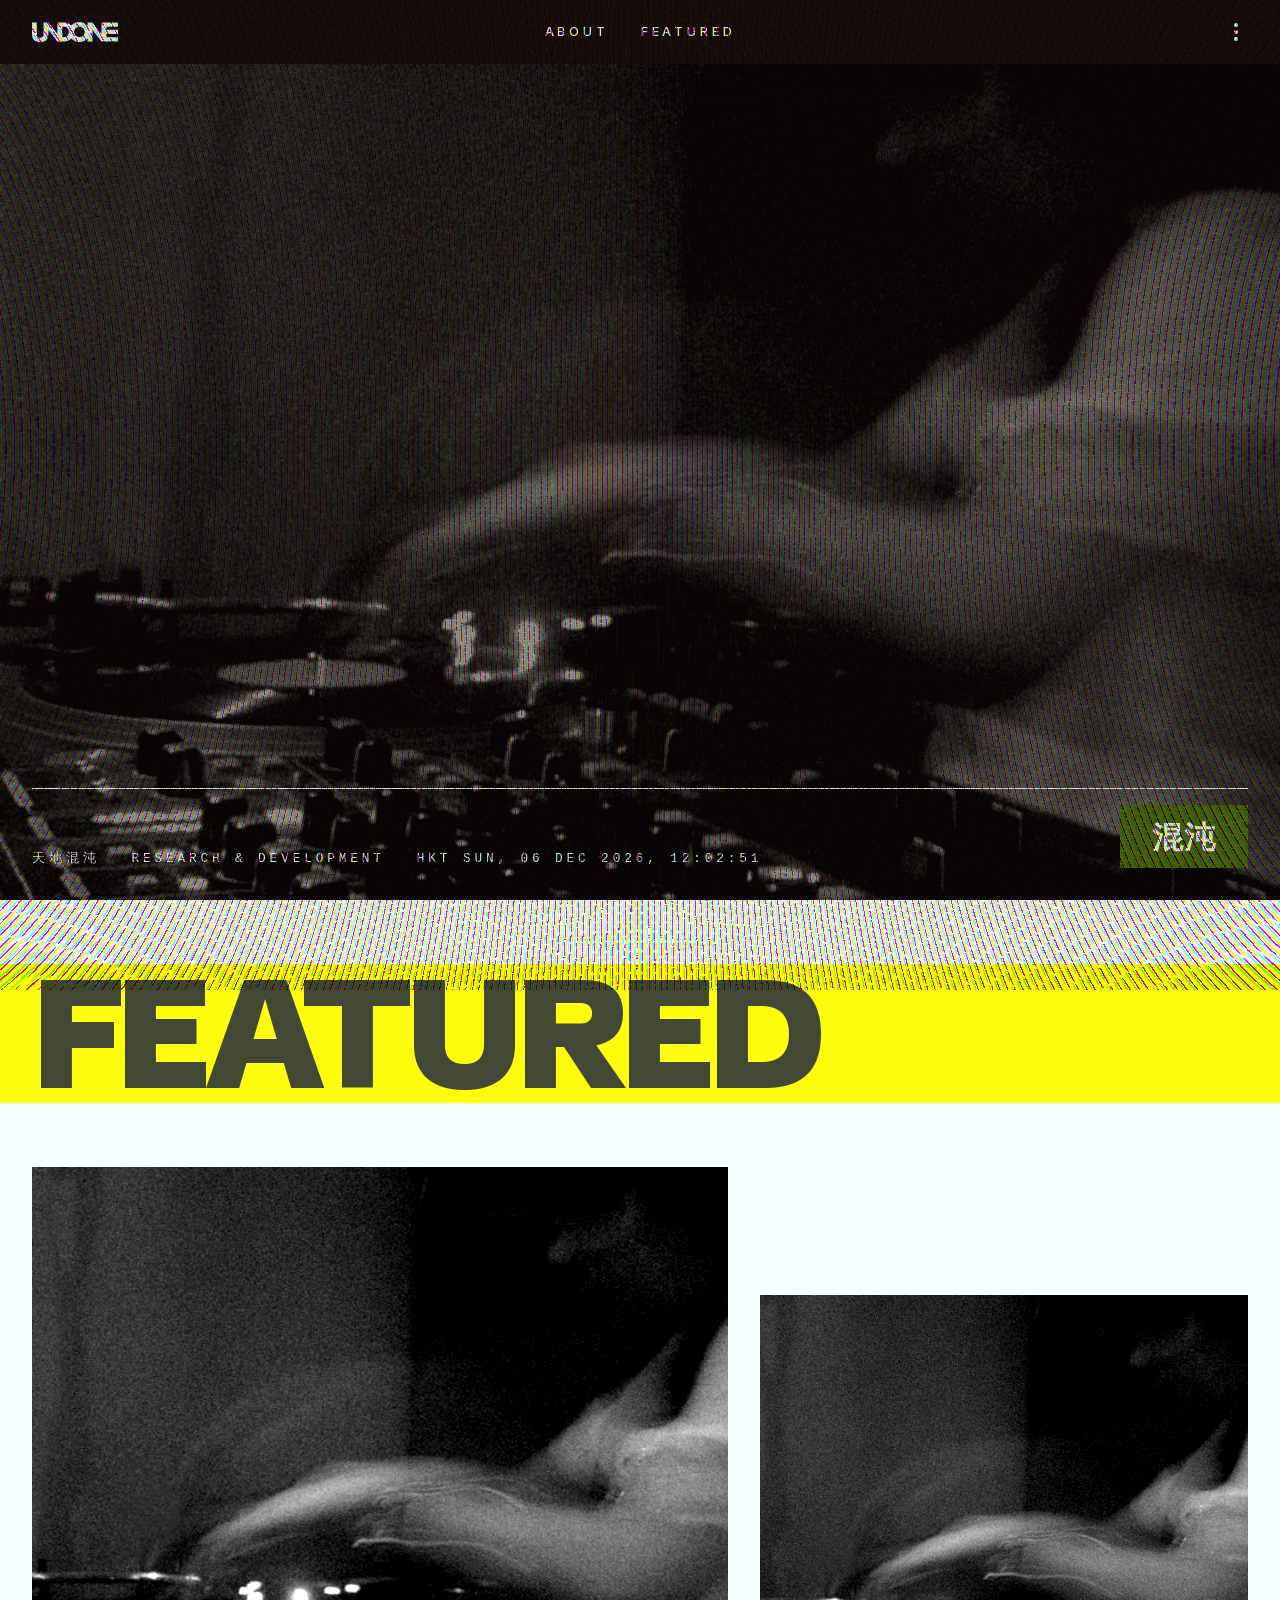
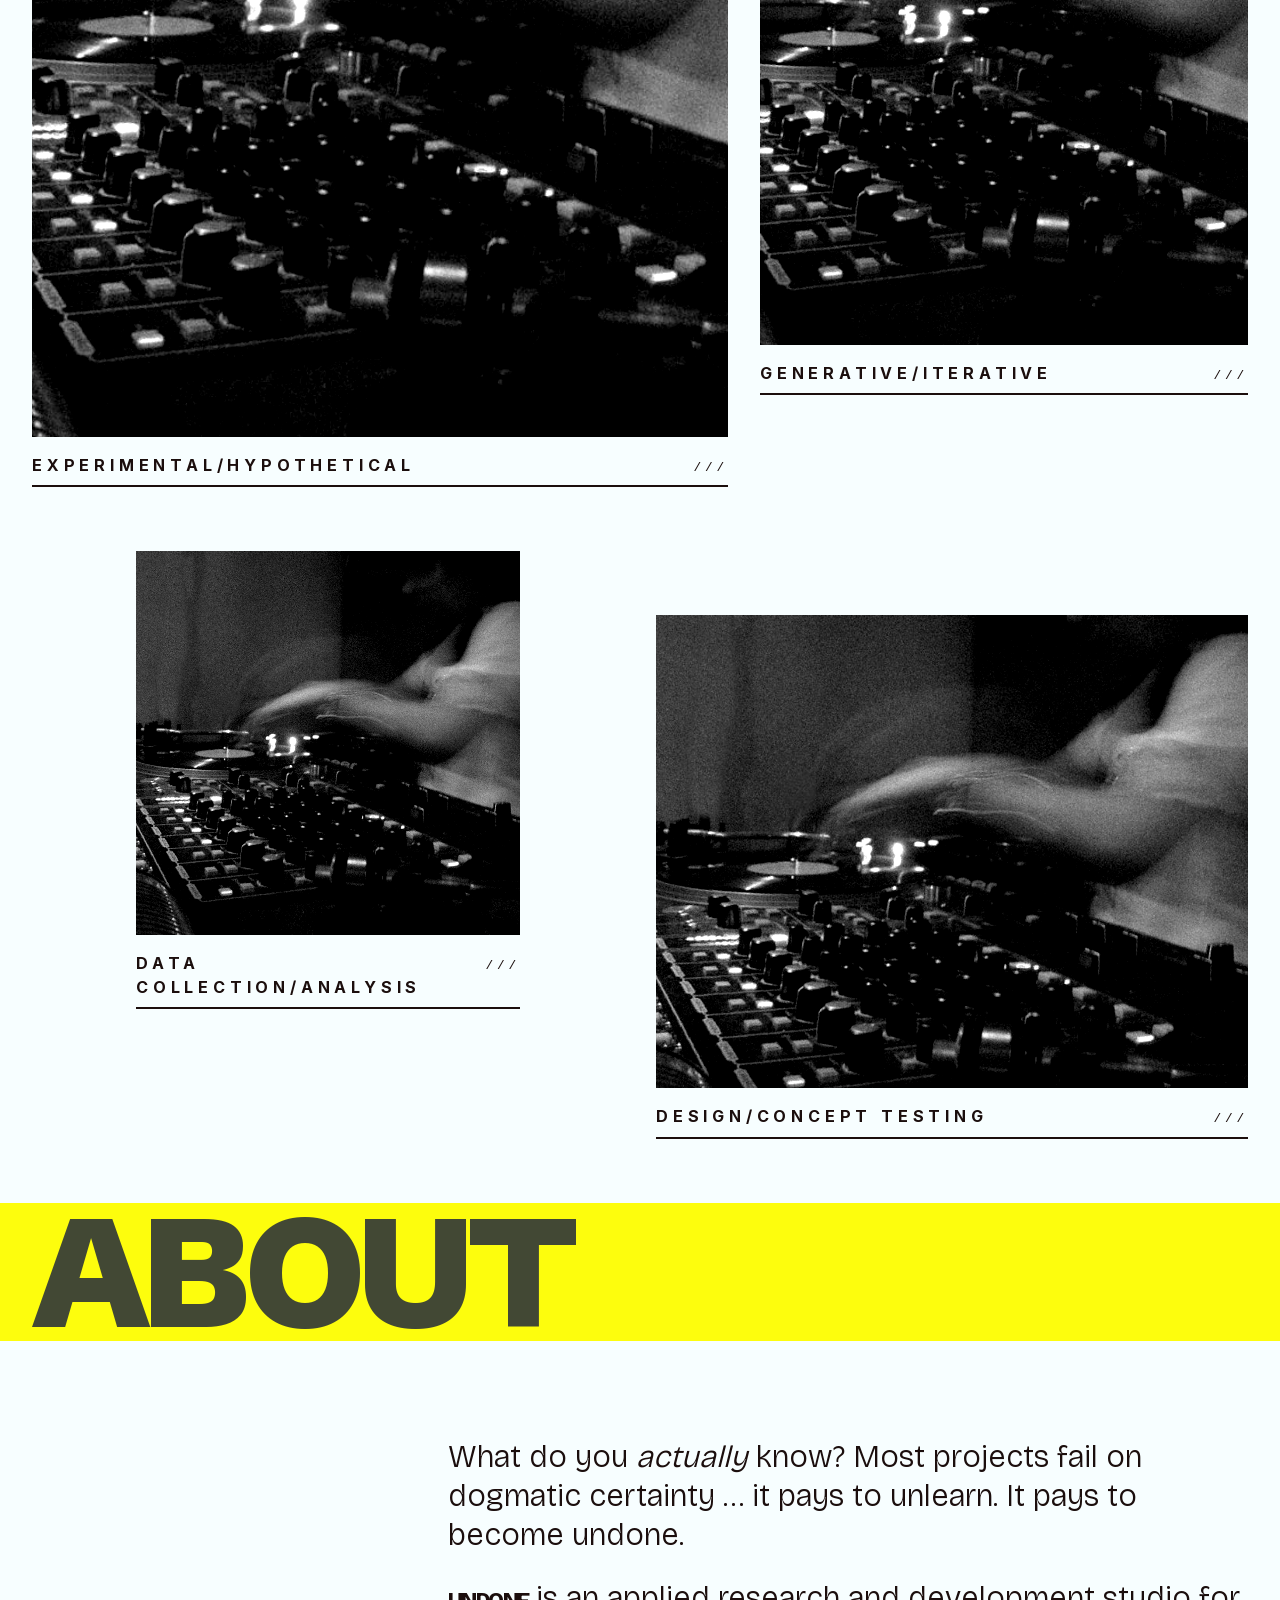
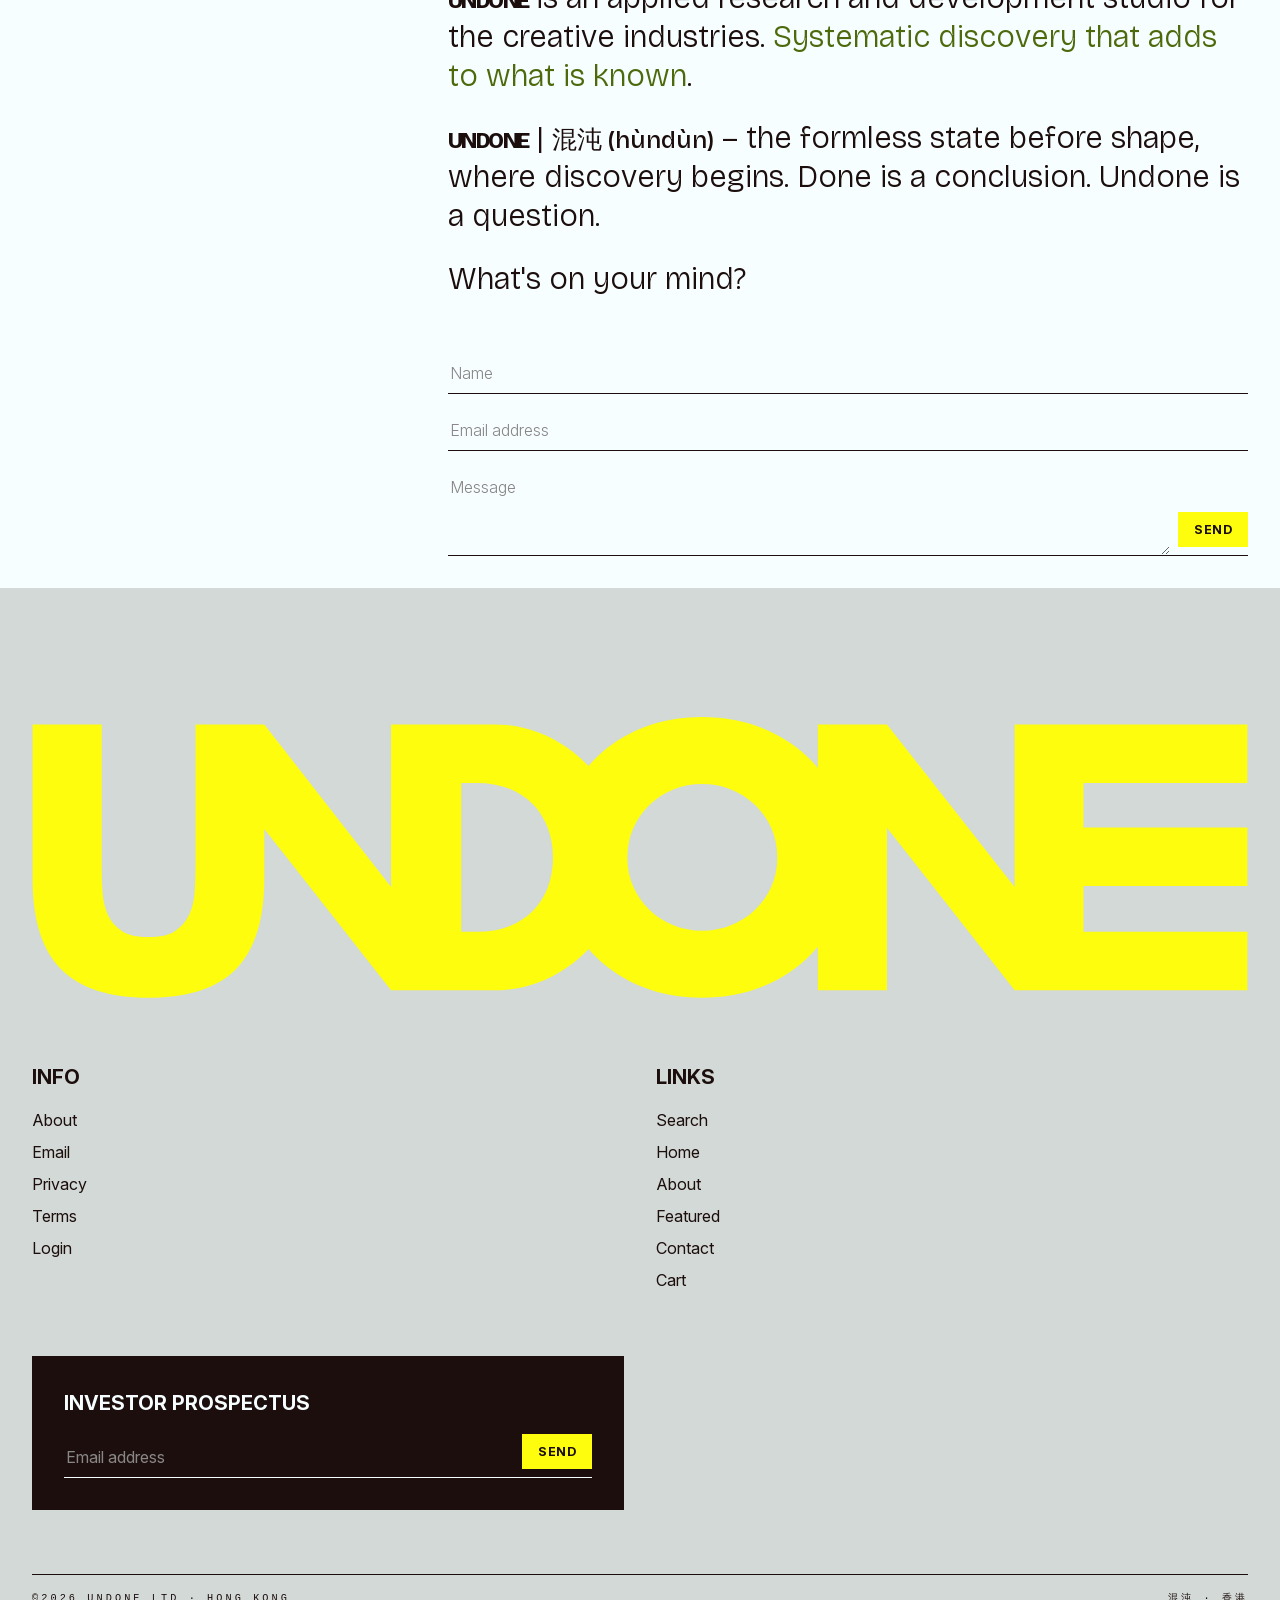
==== index.html @ 9333c827 "typo" ====
<!DOCTYPE html>
<html lang="en">
	<head>
		<meta charset="UTF-8">
		<meta name="viewport" content="width=device-width, initial-scale=1, viewport-fit=cover">
		<title>Undone Limited</title>
		<meta name="description" content="Undone Ltd — Research & Development. Hong Kong.">
		
		<link rel="canonical" href="https://undoneltd.com/">

		<meta name="color-scheme" content="light">
		<meta name="theme-color" content="#1B0E0D">

		<meta property="og:type" content="website">
		<meta property="og:url" content="https://undoneltd.com/">
		<meta property="og:title" content="Undone Limited">
		<meta property="og:description" content="Research & Development. Hong Kong.">
		<meta property="og:image" content="https://undoneltd.com/assets/img/undone-og.png">
		<meta property="og:image:width" content="1200">
		<meta property="og:image:height" content="630">
		<meta property="og:image:alt" content="Undone Limited logo">
		<meta name="twitter:card" content="summary_large_image">

		<link rel="icon" href="assets/favicon/favicon.ico" sizes="any">
		<link rel="icon" type="image/png" sizes="32x32" href="assets/favicon/favicon-32x32.png">
		<link rel="icon" type="image/png" sizes="16x16" href="assets/favicon/favicon-16x16.png">
		<link rel="apple-touch-icon" href="assets/favicon/apple-touch-icon.png">
		<link rel="manifest" href="assets/favicon/site.webmanifest">

		<link rel="preload" href="assets/fonts/BricolageGrotesque-Variable-latin.woff2" as="font" type="font/woff2" crossorigin>		
		<link rel="preload" href="assets/fonts/SchibstedGrotesk-Variable-latin.woff2" as="font" type="font/woff2" crossorigin>
		<link rel="preload" href="assets/fonts/Inter-Variable-latin.woff2" as="font" type="font/woff2" crossorigin>
		<link rel="stylesheet" href="assets/css/reset.css">
		<link rel="stylesheet" href="assets/css/style.css">
		<script src="assets/js/background.js" defer></script>
		<script src="assets/js/crt.js" defer></script>
		<script src="assets/js/main.js" defer></script>
	</head>
	<body>
		<header data-contents="nav">
			<a data-contents="brand" href="#" aria-label="Undone Limited — home"></a>
			<div data-contents="nav-links" role="navigation" aria-label="Primary">
				<a href="#about">About</a>
				<a href="#featured">Featured</a>
			</div>
			<div data-contents="nav-icons">
				<button data-contents="icon-more" popovertarget="nav-menu" aria-label="Menu"></button>
				<div data-contents="nav-menu" id="nav-menu" popover>
					<a data-contents="icon-search" href="#" aria-label="Search"></a>
					<a data-contents="icon-home" href="#" aria-label="Home"></a>
					<a data-contents="icon-about" href="#about" aria-label="About"></a>
					<a data-contents="icon-featured" href="#featured" aria-label="Featured"></a>
					<a data-contents="icon-contact" href="#contact" aria-label="Contact"></a>
					<a data-contents="icon-cart" href="#" aria-label="Cart"></a>
					<div data-contents="icon-ruler" aria-hidden="true"></div>
					<a data-contents="icon-login" href="#" aria-label="Login"></a>
				</div>
			</div>
		</header>

		<main>
<!------------------------>
			<header data-contents="hero">
				<figure data-contents="hero-image">
					<img src="assets/img/anon.jpg" alt="" width="800" height="800" fetchpriority="high">
				</figure>
				<div data-contents="hero-content">
					<div data-contents="split-headline" role="heading" aria-level="1">
						<div>Become</div>
						<div>Undone</div>
					</div>
					<div data-contents="hero-bar">
						<div data-contents="hero-meta">
							<p lang="zh-Hant-HK">天地混沌</p>
							<p>Research & Development</p>
							<p data-contents="hk-time" aria-live="off"></p>
						</div>
						<a data-contents="cta" href="#featured">混沌</a>
					</div>
				</div>
			</header>
<!------------------------>
			<div data-contents="divider" id="featured">
				<h2>Featured</h2>
			</div>
<!------------------------>
			<div data-contents="products" id="shop">
				<article data-contents="product">
					<a href="#">
						<figure>
							<img src="assets/img/anon.jpg" alt="Shell Parka 01" width="800" height="800" loading="lazy">
							<p data-contents="badge">Quick View</p>
						</figure>
						<div data-contents="product-meta">
							<h3>Experimental/Hypothetical</h3>
							<p>///</p>
						</div>
					</a>
				</article>
				<article data-contents="product">
					<a href="#">
						<figure>
							<img src="assets/img/anon.jpg" alt="Field Coat 02" width="800" height="800" loading="lazy">
							<p data-contents="badge">Quick View</p>
						</figure>
						<div data-contents="product-meta">
							<h3>Generative/Iterative</h3>
							<p>///</p>
						</div>
					</a>
				</article>
				<article data-contents="product">
					<a href="#">
						<figure>
							<img src="assets/img/anon.jpg" alt="Liner Vest 03" width="800" height="800" loading="lazy">
							<p data-contents="badge">Quick View</p>
						</figure>
						<div data-contents="product-meta">
							<h3>Data Collection/Analysis</h3>
							<p>///</p>
						</div>
					</a>
				</article>
				<article data-contents="product">
					<a href="#">
						<figure>
							<img src="assets/img/anon.jpg" alt="Storm Jacket 04" width="800" height="800" loading="lazy">
							<p data-contents="badge">Quick View</p>
						</figure>
						<div data-contents="product-meta">
							<h3>Design/Concept Testing</h3>
							<p>///</p>
						</div>
					</a>
				</article>
			</div>
<!------------------------>
			<div data-contents="divider" id="about">
				<h2>About</h2>
			</div>
			<article data-contents="dialog">
				<!-- <h2 data-contents="label"></h2> -->
				<div data-contents="statement">
					<p>What do you <em>actually</em> know? Most projects fail on dogmatic certainty &hellip; it pays to unlearn. It pays to become undone.</p>
					
					<p><b>Undone</b> is an applied research and development studio for the creative industries. <i data-contents="highlight">Systematic discovery that adds to what is known</i>.</p>
					
					<p><b>Undone</b> | <i lang="zh-Hant-HK">混沌 (hùndùn)</i> – the formless state before shape, where discovery begins. Done is a conclusion. Undone is a question.</p>

					<p>What's on your mind?</p>
					<form data-contents="contact" action="#" method="post" id="contact">
						<div data-contents="field">
							<input type="text" name="name" placeholder="Name" aria-label="Name" autocomplete="name" required>
						</div>
						<div data-contents="field">
							<input type="email" name="email" placeholder="Email address" aria-label="Email address" autocomplete="email" required>
						</div>
						<div data-contents="field">
							<textarea name="message" rows="3" placeholder="Message" aria-label="Message" required></textarea>
							<button type="submit">Send</button>
						</div>
					</form>		
				</div>	 
			</article>
<!------------------------>
			<canvas data-contents="crt" aria-hidden="true"></canvas>
		</main>

		<footer data-contents="footer">
			<div data-contents="large-logo" aria-hidden="true"></div>
			<div>
				<h4>Info</h4>
				<div data-contents="footer-links">
					<a href="#about">About</a>
					<a href="#" data-u="info" data-d="undoneltd.com">Email</a>
					<a href="#">Privacy</a>
					<a href="#">Terms</a>
					<a href="#">Login</a>
				</div>
			</div>
			<div>
				<h4>Links</h4>
				<div data-contents="footer-links">
					<a href="#" aria-label="Search">Search</a>
					<a href="#" aria-label="Home">Home</a>
					<a href="#about" aria-label="About">About</a>
					<a href="#featured" aria-label="Featured">Featured</a>
					<a href="#contact" aria-label="Contact">Contact</a>
					<a href="#" aria-label="Cart">Cart</a>
				</div>
			</div>
			<form data-contents="newsletter" action="#" method="post">
				<h4>Investor Prospectus</h4>
				<div data-contents="field">
					<input type="email" name="email" placeholder="Email address" aria-label="Email address" autocomplete="email" required>
					<button type="submit">Send</button>
				</div>
			</form>
			<div data-contents="copyright">
				<p>©2026 Undone Ltd · Hong Kong</p><p lang="zh-Hant-HK">混沌 · 香港</p>
			</div>
		</footer>

		<div data-contents="noise" aria-hidden="true"></div>
	</body>
</html>
---- assets/css/style.css ----
/*==============================

Fonts (self-hosted, SIL Open Font License)

===============================*/

@font-face {
    font-family: "Bricolage Grotesque";
    src: url("../fonts/BricolageGrotesque-Variable-latin.woff2") format("woff2");
    font-weight: 200 800;
    font-stretch: 75% 100%;
    font-display: swap;
}

@font-face {
    font-family: "Schibsted Grotesk";
    src: url("../fonts/SchibstedGrotesk-Variable-latin.woff2") format("woff2");
    font-weight: 400 900;
    font-display: swap;
}

@font-face {
    font-family: "Inter";
    src: url("../fonts/Inter-Variable-latin.woff2") format("woff2");
    font-weight: 100 900;
    font-display: swap;
}

/*==============================

Tokens

===============================*/

:root {
    /* Palette */
    --ink-rgb: 27 14 13;        /* #1B0E0D - rgb(27 14 13) */
    --paper-rgb: 247 254 255;   /* #F7FEFF -  rgb(247 254 255) */
    --neon-rgb: 253 253 13;     /* #FDFD0D - rgb(253 253 13) */
    --rule-rgb: 174 227 18;    /* #AEE312 - rgb(174 227 18) */
    --accent-rgb: 76 106 11;     /* #4C6A0B  - rgb(76 106 11)*/
    --deep-rgb: 66 72 52;       /* #424834  - rgb(66 72 52)*/
    
    --c-paper: rgb(var(--paper-rgb));
    --c-ink: rgb(var(--ink-rgb));
    --c-accent: rgb(var(--accent-rgb));
    --c-neon: rgb(var(--neon-rgb));
    --c-deep: rgb(var(--deep-rgb));
    --c-smoke: rgba(var(--deep-rgb) / 0.2);
    --c-shadow: rgba(var(--ink-rgb) / 0.1);

    /* Scale: everything derives from these two */
    --unit: 1rem;
    --ratio: 1.25;

    --sp-1: calc(var(--unit) * 0.25);
    --sp-2: calc(var(--unit) * 0.5);
    --sp-3: var(--unit);
    --sp-4: calc(var(--unit) * 2);
    --sp-5: calc(var(--unit) * 4);
    --sp-6: calc(var(--unit) * 8);

    --fs-0: var(--unit);
    --fs--1: calc(var(--fs-0) / var(--ratio));
    --fs--2: calc(var(--fs--1) / var(--ratio));
    --fs-1: calc(var(--fs-0) * var(--ratio));
    --fs-2: calc(var(--fs-1) * var(--ratio));
    --fs-3: calc(var(--fs-2) * var(--ratio));
    --fs-4: calc(var(--fs-3) * var(--ratio));
    --fs-5: calc(var(--fs-4) * var(--ratio));

    --fs-hero: 13.5vw;
    --fs-divider: 12vw;
    --indent-hero: 20vw;
    --indent-text: calc(var(--unit) * 3);

    --gutter: var(--sp-4);
    --nav-h: var(--sp-5);
    --icon: calc(var(--unit) * 1.5);
    --hit: max(0px, calc((2.75rem - var(--icon)) / 2));
    --menu-w: max(calc(var(--icon) + var(--gutter)), calc(var(--icon) + 2 * var(--hit)));
    --rule: calc(var(--unit) / 16);
    --underline: calc(var(--rule) * 2);

    /* Typography */
    --font-cjk: "PingFang HK", "PingFang TC", "Noto Sans CJK TC", "Noto Sans TC", "Microsoft JhengHei";
    --font-body: "Inter", "Helvetica Neue", var(--font-cjk), sans-serif;
    --font-display: "Schibsted Grotesk", "Helvetica Neue", var(--font-cjk), sans-serif;
    --font-statement: "Bricolage Grotesque", "Helvetica Neue", var(--font-cjk), sans-serif;
    --font-mono: ui-monospace, "SF Mono", Menlo, var(--font-cjk), monospace;
    --lh-split: 0.75;
    --lh-display: 0.85;
    --lh-body: 1.5;
    --track-tight: -0.05em;
    --track-open: 0.03em;
    --track-wide: 0.3em;

    /* Motion */
    --t-fast: 150ms;
    --t-slow: 300ms;
    --ease-out: cubic-bezier(0.165, 0.84, 0.44, 1);
    --bg-trans: calc(0.3ms * var(--bg-t, 800));
    --bg-ease: linear(0, 0.108, 0.328, 0.555, 0.742, 0.875, 0.959, 1.005, 1.024, 1.028, 1.025, 1.018, 1.012, 1.007, 1.003, 1.001, 1, 0.999, 0.999, 0.999, 1);

    /* Texture & imagery */
    --img-filter: grayscale(1) contrast(1.35);
    --noise-opacity: 0.7;
    --crt-opacity: 0.07;
    --noise: url("data:image/svg+xml,%3Csvg xmlns='http://www.w3.org/2000/svg' width='256' height='256'%3E%3Cfilter id='n'%3E%3CfeTurbulence type='fractalNoise' baseFrequency='0.9' numOctaves='3' stitchTiles='stitch'/%3E%3C/filter%3E%3Crect width='100%25' height='100%25' filter='url(%23n)'/%3E%3C/svg%3E");
    --icon-search: url("data:image/svg+xml,%3Csvg xmlns='http://www.w3.org/2000/svg' viewBox='0 0 24 24' fill='none' stroke='black' stroke-width='2' stroke-linecap='square'%3E%3Ccircle cx='10.5' cy='10.5' r='6.5'/%3E%3Cpath d='M15.5 15.5 21 21'/%3E%3C/svg%3E");
    --icon-cart: url("data:image/svg+xml,%3Csvg xmlns='http://www.w3.org/2000/svg' viewBox='0 0 24 24' fill='none' stroke='black' stroke-width='2' stroke-linecap='square'%3E%3Cpath d='M4 8h16l-1 13H5z'/%3E%3Cpath d='M9 8V6a3 3 0 0 1 6 0v2'/%3E%3C/svg%3E");
    --icon-more: url("data:image/svg+xml,%3Csvg xmlns='http://www.w3.org/2000/svg' viewBox='0 0 24 24'%3E%3Ccircle cx='12' cy='5' r='2'/%3E%3Ccircle cx='12' cy='12' r='2'/%3E%3Ccircle cx='12' cy='19' r='2'/%3E%3C/svg%3E");
    --icon-close: url("data:image/svg+xml,%3Csvg xmlns='http://www.w3.org/2000/svg' viewBox='0 0 24 24' fill='none' stroke='black' stroke-width='2' stroke-linecap='square'%3E%3Cpath d='M5 5 19 19M19 5 5 19'/%3E%3C/svg%3E");
    --icon-home: url("data:image/svg+xml,%3Csvg xmlns='http://www.w3.org/2000/svg' viewBox='0 0 24 24' fill='none' stroke='black' stroke-width='2' stroke-linecap='square'%3E%3Cpath d='M3 11 12 3l9 8'/%3E%3Cpath d='M5 9.5V21h14V9.5'/%3E%3Cpath d='M10 21v-6h4v6'/%3E%3C/svg%3E");
    --icon-about: url("data:image/svg+xml,%3Csvg xmlns='http://www.w3.org/2000/svg' viewBox='0 0 24 24' fill='none' stroke='black' stroke-width='2' stroke-linecap='square'%3E%3Cpath d='M2 12s3.5-7 10-7 10 7 10 7-3.5 7-10 7S2 12 2 12z'/%3E%3Ccircle cx='12' cy='12' r='3'/%3E%3C/svg%3E");
    --icon-featured: url("data:image/svg+xml,%3Csvg xmlns='http://www.w3.org/2000/svg' viewBox='0 0 24 24' fill='none' stroke='black' stroke-width='2' stroke-linecap='square'%3E%3Cpath d='M12 21 3.8 12.7a5 5 0 0 1 7.1-7.1L12 6.7l1.1-1.1a5 5 0 0 1 7.1 7.1z'/%3E%3C/svg%3E");
    --icon-contact: url("data:image/svg+xml,%3Csvg xmlns='http://www.w3.org/2000/svg' viewBox='0 0 24 24' fill='none' stroke='black' stroke-width='2' stroke-linecap='square'%3E%3Cpath d='M22 2 2 9.5l8 3.5 3.5 8z'/%3E%3Cpath d='M22 2 10 13'/%3E%3C/svg%3E");
    --icon-login: url("data:image/svg+xml,%3Csvg xmlns='http://www.w3.org/2000/svg' viewBox='0 0 24 24' fill='none' stroke='black' stroke-width='2' stroke-linecap='square'%3E%3Cpath d='M14 3h7v18h-7'/%3E%3Cpath d='M3 12h12'/%3E%3Cpath d='M11 8l4 4-4 4'/%3E%3C/svg%3E");
    --icon-ruler: url("data:image/svg+xml,%3Csvg xmlns='http://www.w3.org/2000/svg' viewBox='0 0 24 24' fill='none' stroke='black' stroke-width='2' stroke-linecap='square'%3E%3Cpath d='M3 12h18'/%3E%3C/svg%3E");
}

@media (width < 35rem) {
    :root {
        --fs-hero: 16vw;
        --gutter: var(--sp-3);
        --nav-h: calc(var(--unit) * 3.5);
    }
}

@media (width > 80rem) {
    :root {
        --unit: 1.125rem;
        --gutter: calc(var(--unit) * 3);
    }
}

/*==============================

Base

===============================*/

html {
    background-color: var(--c-paper);
    color: var(--c-ink);
    font-family: var(--font-body);
    font-size: 100%;
    line-height: var(--lh-body);
    text-rendering: optimizeLegibility;
    scroll-padding-top: var(--nav-h);
    scroll-behavior: smooth;
}

body {
    overflow-x: clip;
}

a {
    color: inherit;
    text-decoration: none;
}

img {
    width: 100%;
    height: 100%;
    object-fit: cover;
    filter: var(--img-filter);
}

:focus-visible {
    outline: var(--underline) solid var(--c-accent);
    outline-offset: var(--sp-1);
}

/*==============================

Background animation (from style.css)

===============================*/

body::before {
    content: "";
    position: fixed;
    inset: 0;
    z-index: -10;
    background-color: var(--c-smoke);
    mask: url("../../assets/img/undone-text-logo.svg") no-repeat;
    mask-size: auto calc(var(--bg-zoom, 3) * 30%);
    mask-position: var(--bg-x, 50%) var(--bg-y, 50%);
    transform: rotate(180deg);
    transition:
        mask-position var(--bg-trans) var(--bg-ease),
        mask-size var(--bg-trans) var(--bg-ease);
}

body::after {
    content: "";
    position: fixed;
    inset: 0;
    z-index: -5;
    pointer-events: none;
    -webkit-backdrop-filter: blur(var(--bg-b, 40px));
    backdrop-filter: blur(var(--bg-b, 40px));
    transition: backdrop-filter var(--bg-trans) var(--bg-ease);
}

main::before {
    content: "";
    position: fixed;
    inset: 0;
    z-index: -1;
    background-color: var(--c-smoke);
    mask: url("../../assets/img/undone-text-logo.svg") no-repeat;
    mask-size: auto calc(var(--bg-zoom, 3) * 50%);
    mask-position: var(--bg-x, 50%) var(--bg-y, 50%);
    transition:
        mask-position var(--bg-trans) var(--bg-ease),
        mask-size var(--bg-trans) var(--bg-ease);
}

[data-contents="crt"] {
    --crt-overscan: 10;
    position: fixed;
    top: calc(-1 * var(--crt-overscan) * var(--vh-lock, 100lvh) / 100);
    left: calc(-1 * var(--crt-overscan) * 100lvw / 100);
    width: calc(100lvw * (1 + 2 * var(--crt-overscan) / 100));
    height: calc(var(--vh-lock, 100lvh) * (1 + 2 * var(--crt-overscan) / 100));
    max-width: none;
    z-index: 10;
    pointer-events: none;
    opacity: var(--crt-opacity);
    mix-blend-mode: color-dodge;
}

[data-contents="crt"][data-gl] {
    background-image: none;
}

/*==============================

Texture overlay

===============================*/

[data-contents="noise"] {
    position: fixed;
    inset: 0;
    width: 100lvw;
    height: var(--vh-lock, 100lvh);
    z-index: 20;
    pointer-events: none;
    opacity: var(--noise-opacity);
    mix-blend-mode: multiply;
    background-image: var(--noise);
}

/*==============================

Navigation

===============================*/

[data-contents="nav"] {
    position: fixed;
    inset: 0 0 auto;
    z-index: 8;
    height: var(--nav-h);
    display: grid;
    grid-template-columns: 1fr auto 1fr;
    align-items: center;
    padding-inline: var(--gutter);
    color: var(--c-paper);
    background-color: var(--c-ink);
}

[data-contents="brand"] {
    justify-self: start;
    height: var(--fs-1);
    aspect-ratio: 441 / 102;
    background-color: currentColor;
    mask: url("../img/undone-text-logo.svg") left center / contain no-repeat;
}

[data-contents="nav-links"] {
    display: flex;
    gap: var(--sp-4);
    font-size: var(--fs--1);
    font-weight: 500;
    letter-spacing: var(--track-wide);
    text-transform: uppercase;
}

[data-contents="nav-icons"] {
    justify-self: end;
    margin-right: calc(-1 * var(--hit));
    display: flex;
    gap: var(--sp-3);
}

[data-contents^="icon-"] {
    position: relative;
    box-sizing: content-box;
    width: var(--icon);
    height: var(--icon);
    padding: var(--hit);
}

[data-contents^="icon-"]::after {
    content: "";
    position: absolute;
    inset: var(--hit);
    background-color: currentColor;
    mask: var(--glyph) center / contain no-repeat;
    transition: scale var(--t-fast) var(--ease-out);
}

[data-contents="icon-search"] { --glyph: var(--icon-search); }
[data-contents="icon-cart"]   { --glyph: var(--icon-cart); }
[data-contents="icon-home"]     { --glyph: var(--icon-home); }
[data-contents="icon-about"]    { --glyph: var(--icon-about); }
[data-contents="icon-featured"] { --glyph: var(--icon-featured); }
[data-contents="icon-contact"]  { --glyph: var(--icon-contact); }
[data-contents="icon-login"]    { --glyph: var(--icon-login); }
[data-contents="icon-ruler"]    { --glyph: var(--icon-ruler); }

/* Popover icon menu */
[data-contents="icon-more"] {
    --glyph: var(--icon-more);
    border: 0;
    background: none;
    color: inherit;
    cursor: pointer;
}

[data-contents="nav"]:has(:popover-open) [data-contents="icon-more"] {
    --glyph: var(--icon-close);
}

[data-contents="nav-menu"] {
    position: fixed;
    inset: var(--nav-h) calc(var(--gutter) + var(--icon) / 2 - var(--menu-w) / 2) auto auto;
    width: var(--menu-w);
    margin: 0;
    padding: max(0px, calc(var(--gutter) / 2 - var(--hit))) 0;
    border: 0;
    overflow: visible;
    background-color: var(--c-ink);
    color: var(--c-paper);
    flex-direction: column;
    align-items: center;
    gap: max(0px, calc(var(--gutter) - 2 * var(--hit)));
    opacity: 0;
    transition:
        opacity var(--t-fast) ease-in-out,
        display var(--t-fast) allow-discrete,
        overlay var(--t-fast) allow-discrete;
}

[data-contents="nav-menu"]:popover-open {
    display: flex;
    opacity: 1;
}

[data-contents="nav-menu"] > * {
    flex-shrink: 0;
    transition: color var(--t-fast) var(--ease-out);
}

[data-contents="nav-menu"] > a:is(:hover, :focus-visible) {
    color: var(--c-neon);
}

[data-contents="nav-menu"] > a:is(:hover, :focus-visible)::after {
    scale: 1.05;
}
/* Hover labels, text from each link's aria-label */
[data-contents="nav-menu"] > [aria-label]::before {
    content: attr(aria-label);
    position: absolute;
    top: 50%;
    right: calc(100% + (var(--menu-w) - var(--icon)) / 2 - var(--hit));
    translate: 0 -50%;
    padding: var(--sp-1) var(--sp-2);
    background-color: var(--c-neon);
    color: var(--c-ink);
    font-size: var(--fs--1);
    font-weight: 500;
    letter-spacing: var(--track-wide);
    text-transform: uppercase;
    white-space: nowrap;
    pointer-events: none;
    opacity: 0;
    transition: opacity var(--t-fast) ease-in-out;
    box-shadow: 0 0 0.4rem var(--c-shadow);
}

[data-contents="nav-menu"] > :is(:hover, :focus-visible)::before {
    opacity: 1;
}

@starting-style {
    [data-contents="nav-menu"]:popover-open {
        opacity: 0;
    }
}

/* Neon underline links */
:is([data-contents="nav-links"], [data-contents="footer-links"]) a {
    position: relative;
    width: fit-content;
}

:is([data-contents="nav-links"], [data-contents="footer-links"]) a::after {
    content: "";
    position: absolute;
    inset: auto 0 calc(-1 * var(--sp-1));
    height: var(--underline);
    background-color: var(--c-neon);
    transform: scaleX(0);
    transform-origin: right;
    transition: transform var(--t-slow) var(--ease-out);
}

:is([data-contents="nav-links"], [data-contents="footer-links"]) a:is(:hover, :focus-visible)::after {
    transform: scaleX(1);
    transform-origin: left;
}

/*==============================

Hero

===============================*/

[data-contents="hero"] {
    position: relative;
    min-height: 100vh;
    min-height: var(--vh-static, 100svh);
    display: grid;
    align-content: end;
    padding: var(--gutter);
    background-color: var(--c-ink);
    color: var(--c-paper);
    overflow: hidden;
}

[data-contents="hero-image"] {
    position: absolute;
    inset: 0 0 auto;
    height: 100vh;
    height: var(--vh-lock, 100lvh);
}

[data-contents="hero-image"] img {
    object-position: center top;
    opacity: 0.6;
}

[data-contents="hero-content"] {
    position: relative;
    min-width: 0;
}

[data-contents="split-headline"] {
    font-family: var(--font-display);
    font-weight: 900;
    font-size: calc(var(--fs-hero) * var(--fit, 1));
    line-height: var(--lh-split);
    letter-spacing: var(--track-tight);
    text-transform: uppercase;
    white-space: nowrap;
}

[data-contents="split-headline"] > * {
    width: fit-content;
}

[data-contents="split-headline"] > :nth-child(2) {
    padding-left: var(--indent-hero);
    color: var(--c-accent);
}

[data-contents="hero-bar"] {
    display: flex;
    flex-wrap: wrap;
    justify-content: space-between;
    align-items: end;
    gap: var(--sp-3);
    margin-top: var(--sp-4);
    padding-top: var(--sp-3);
    border-top: var(--rule) solid var(--c-paper);
}

[data-contents="hero-meta"] {
    display: flex;
    flex-wrap: wrap;
    gap: var(--sp-2) var(--sp-4);
    font-family: var(--font-mono);
    font-size: var(--fs--1);
    letter-spacing: var(--track-wide);
    text-transform: uppercase;
}

[data-contents="cta"] {
    padding: var(--sp-3) var(--sp-4);
    background-color: var(--c-accent);
    color: var(--c-paper);
    font-family: var(--font-display);
    font-weight: 700;
    font-size: var(--fs-3);
    line-height: 1;
    letter-spacing: var(--track-open);
    text-transform: uppercase;
    transition:
        background-color var(--t-fast) var(--ease-out),
        color var(--t-fast) var(--ease-out);
}

[data-contents="cta"]:is(:hover, :focus-visible) {
    background-color: var(--c-neon);
    color: var(--c-ink);
}

/*==============================

Manifesto

===============================*/

[data-contents="dialog"] {
    display: grid;
    grid-template-columns: repeat(12, 1fr);
    gap: var(--sp-5) var(--gutter);
    padding: var(--gutter);
}

[data-contents="label"] {
    grid-column: 1 / span 4;
    align-self: start;
    padding-top: var(--sp-2);
    border-top: var(--rule) solid var(--c-ink);
    font-size: var(--fs--1);
    font-weight: 500;
    letter-spacing: var(--track-wide);
    text-transform: uppercase;
}

[data-contents="statement"] {
    display: grid;
    gap: 0.75em;
    grid-column: 5 / -1;
    font-family: var(--font-statement);
    font-weight: 300;
    font-size: clamp(var(--fs-1), 3.2vw, var(--fs-3));
    line-height: 1.25;
    /* text-indent: var(--indent-text); */
}

[data-contents="statement"] :is([lang|="zh"], [lang|="ja"], [lang|="ko"]) {
    font-style: normal;
    font-weight: 500;
    font-size: 80%;
}

b {
    letter-spacing: -0.1rem;
    text-transform: lowercase;
    font-variant: small-caps;
    font-weight: 900;
}

i {
    font-style: normal;    
}

[data-contents="highlight"] {
    color: var(--c-accent);
}

[data-contents="undone-text-logo"] {
    display: inline-block;
    height: 1cap;
    aspect-ratio: 441 / 102;
    margin: 0;
    background-color: currentColor;
    mask: url("../img/undone-text-logo.svg") center / contain no-repeat;
}

/*==============================

Category divider

===============================*/

[data-contents="divider"] {
    padding-block: var(--sp-1);
    background-color: var(--c-neon);
    overflow: hidden;
    margin: var(--sp-5) 0;
}

[data-contents="divider"] h2 {
    padding-inline: var(--gutter);
    color: var(--c-deep);
    font-family: var(--font-display);
    font-weight: 900;
    font-size: var(--fs-divider);
    line-height: var(--lh-display);
    letter-spacing: var(--track-tight);
    text-transform: uppercase;
    white-space: nowrap;
}

/*==============================

Product grid

===============================*/

[data-contents="products"] {
    display: grid;
    grid-template-columns: repeat(12, 1fr);
    align-items: start;
    gap: var(--sp-5) var(--gutter);
    padding: 0 var(--gutter);
}

[data-contents="product"]:nth-child(4n + 1) { grid-column: 1 / span 7; --aspect: 4 / 5; }
[data-contents="product"]:nth-child(4n + 2) { grid-column: 8 / span 5; --aspect: 3 / 4; margin-top: var(--sp-6); }
[data-contents="product"]:nth-child(4n + 3) { grid-column: 2 / span 4; --aspect: 1; }
[data-contents="product"]:nth-child(4n + 4) { grid-column: 7 / span 6; --aspect: 5 / 4; margin-top: var(--sp-5); }

[data-contents="product"] > a {
    display: block;
}

[data-contents="product"] figure {
    position: relative;
    aspect-ratio: var(--aspect);
    overflow: hidden;
    background-color: var(--c-ink);
}

[data-contents="product"] img {
    transform: scale(1.05);
    transition: transform var(--t-slow) var(--ease-out);
}

[data-contents="product-meta"] {
    display: flex;
    justify-content: space-between;
    align-items: baseline;
    gap: var(--sp-3);
    margin-top: var(--sp-2);
    padding-block: var(--sp-2);
    border-bottom: var(--underline) solid var(--c-ink);
    transition: border-color var(--t-fast) var(--ease-out);
}

[data-contents="product-meta"] h3 {
    font-size: var(--fs-0);
    font-weight: 700;
    letter-spacing: var(--track-wide);
    text-transform: uppercase;
}

[data-contents="product-meta"] p {
    font-family: var(--font-mono);
    font-size: var(--fs--1);
    letter-spacing: var(--track-wide);
}

[data-contents="product"]:is(:hover, :focus-within) img {
    transform: scale(1);
}

[data-contents="product"]:is(:hover, :focus-within) [data-contents="product-meta"] {
    border-color: var(--c-accent);
}

/* Neon interaction badge */
[data-contents="badge"] {
    position: absolute;
    top: var(--sp-3);
    right: var(--sp-3);
    padding: var(--sp-1) var(--sp-2);
    border-radius: 0;
    background-color: var(--c-neon);
    color: var(--c-ink);
    font-size: var(--fs--2);
    font-weight: 700;
    letter-spacing: var(--track-wide);
    text-transform: uppercase;
    opacity: 0;
    transition: opacity var(--t-slow) ease-in-out;
}

[data-contents="product"]:is(:hover, :focus-within) [data-contents="badge"] {
    opacity: 1;
}

/*==============================

Footer

===============================*/

[data-contents="footer"] {
    display: grid;
    grid-template-columns: repeat(4, 1fr);
    gap: var(--sp-5) var(--gutter);
    padding: var(--sp-6) var(--gutter) var(--sp-3);
    padding-bottom: max(var(--sp-3), env(safe-area-inset-bottom));
    background-color: rgb(var(--deep-rgb) / 0.2);
}

[data-contents="footer"] h4 {
    margin-bottom: var(--sp-3);
    font-size: var(--fs-1);
    font-weight: 700;
    text-transform: uppercase;
}

[data-contents="footer-links"] {
    display: flex;
    flex-direction: column;
    gap: var(--sp-2);
}

[data-contents="newsletter"] {
    padding: var(--sp-4);
    background-color: var(--c-ink);
    color: var(--c-paper);
}

[data-contents="contact"] {
    --field-focus: var(--c-accent);
    --field-hover-bg: var(--c-ink);
    --field-hover-fg: var(--c-paper);
    display: grid;
    gap: var(--sp-3);
    margin-top: var(--sp-4);
    font-family: var(--font-body);
    font-size: var(--fs-0);
    line-height: var(--lh-body);
    text-indent: 0;
}

[data-contents="field"] {
    display: flex;
    align-items: end;
    gap: var(--sp-2);
    border-bottom: var(--rule) solid currentColor;
    transition: border-color var(--t-fast) var(--ease-out);
}

[data-contents="field"]:focus-within {
    border-color: var(--field-focus, var(--c-neon));
}

[data-contents="field"] :is(input, textarea) {
    flex: 1;
    min-width: 0;
    padding-block: var(--sp-2);
    border: 0;
    background: transparent;
    color: inherit;
    outline: none;
}

[data-contents="field"] textarea {
    resize: vertical;
    min-height: var(--sp-5);
}

[data-contents="field"] ::placeholder {
    color: inherit;
    opacity: 0.5;
}

[data-contents="field"] button {
    margin-bottom: var(--sp-2);
    padding: var(--sp-2) var(--sp-3);
    border: 0;
    background-color: var(--c-neon);
    color: var(--c-ink);
    font-size: var(--fs--1);
    font-weight: 700;
    letter-spacing: var(--track-open);
    text-transform: uppercase;
    cursor: pointer;
    transition:
        background-color var(--t-fast) var(--ease-out),
        color var(--t-fast) var(--ease-out);
}

[data-contents="field"] button:is(:hover, :focus-visible) {
    background-color: var(--field-hover-bg, var(--c-paper));
    color: var(--field-hover-fg, var(--c-ink));
}

[data-contents="large-logo"] {
    grid-column: 1 / -1;
    width: 100%;
    aspect-ratio: 441 / 102;
    background-color: var(--c-neon);
    mask: url("../img/undone-text-logo.svg") center / contain no-repeat;
}

[data-contents="copyright"] {
    grid-column: 1 / -1;
    display: flex;
    flex-wrap: wrap;
    justify-content: space-between;
    gap: var(--sp-2);
    padding-top: var(--sp-3);
    border-top: var(--rule) solid var(--c-ink);
    font-family: var(--font-mono);
    font-size: var(--fs--2);
    letter-spacing: var(--track-wide);
    text-transform: uppercase;
}

/*==============================

Breakpoints: mobile < 35rem · tablet/laptop 35–80rem · desktop > 80rem

===============================*/

@media (width < 35rem) {
    [data-contents="brand"] {
        height: var(--fs-0);
    }

    [data-contents="nav-links"] {
        gap: var(--sp-3);
    }

    [data-contents="hero-bar"] {
        flex-direction: column;
        align-items: stretch;
    }

    [data-contents="cta"] {
        text-align: center;
    }

    [data-contents="dialog"] > *,
    [data-contents="products"] > [data-contents="product"] {
        grid-column: 1 / -1;
        margin-top: 0;
    }

    [data-contents="footer"] {
        grid-template-columns: 1fr;
    }
}

@media (35rem <= width <= 80rem) {
    [data-contents="footer"] {
        grid-template-columns: repeat(2, 1fr);
    }
}

@media (prefers-reduced-motion: reduce) {
    html {
        scroll-behavior: auto;
    }

    *, *::before, *::after {
        transition-duration: 0ms !important;
    }
}
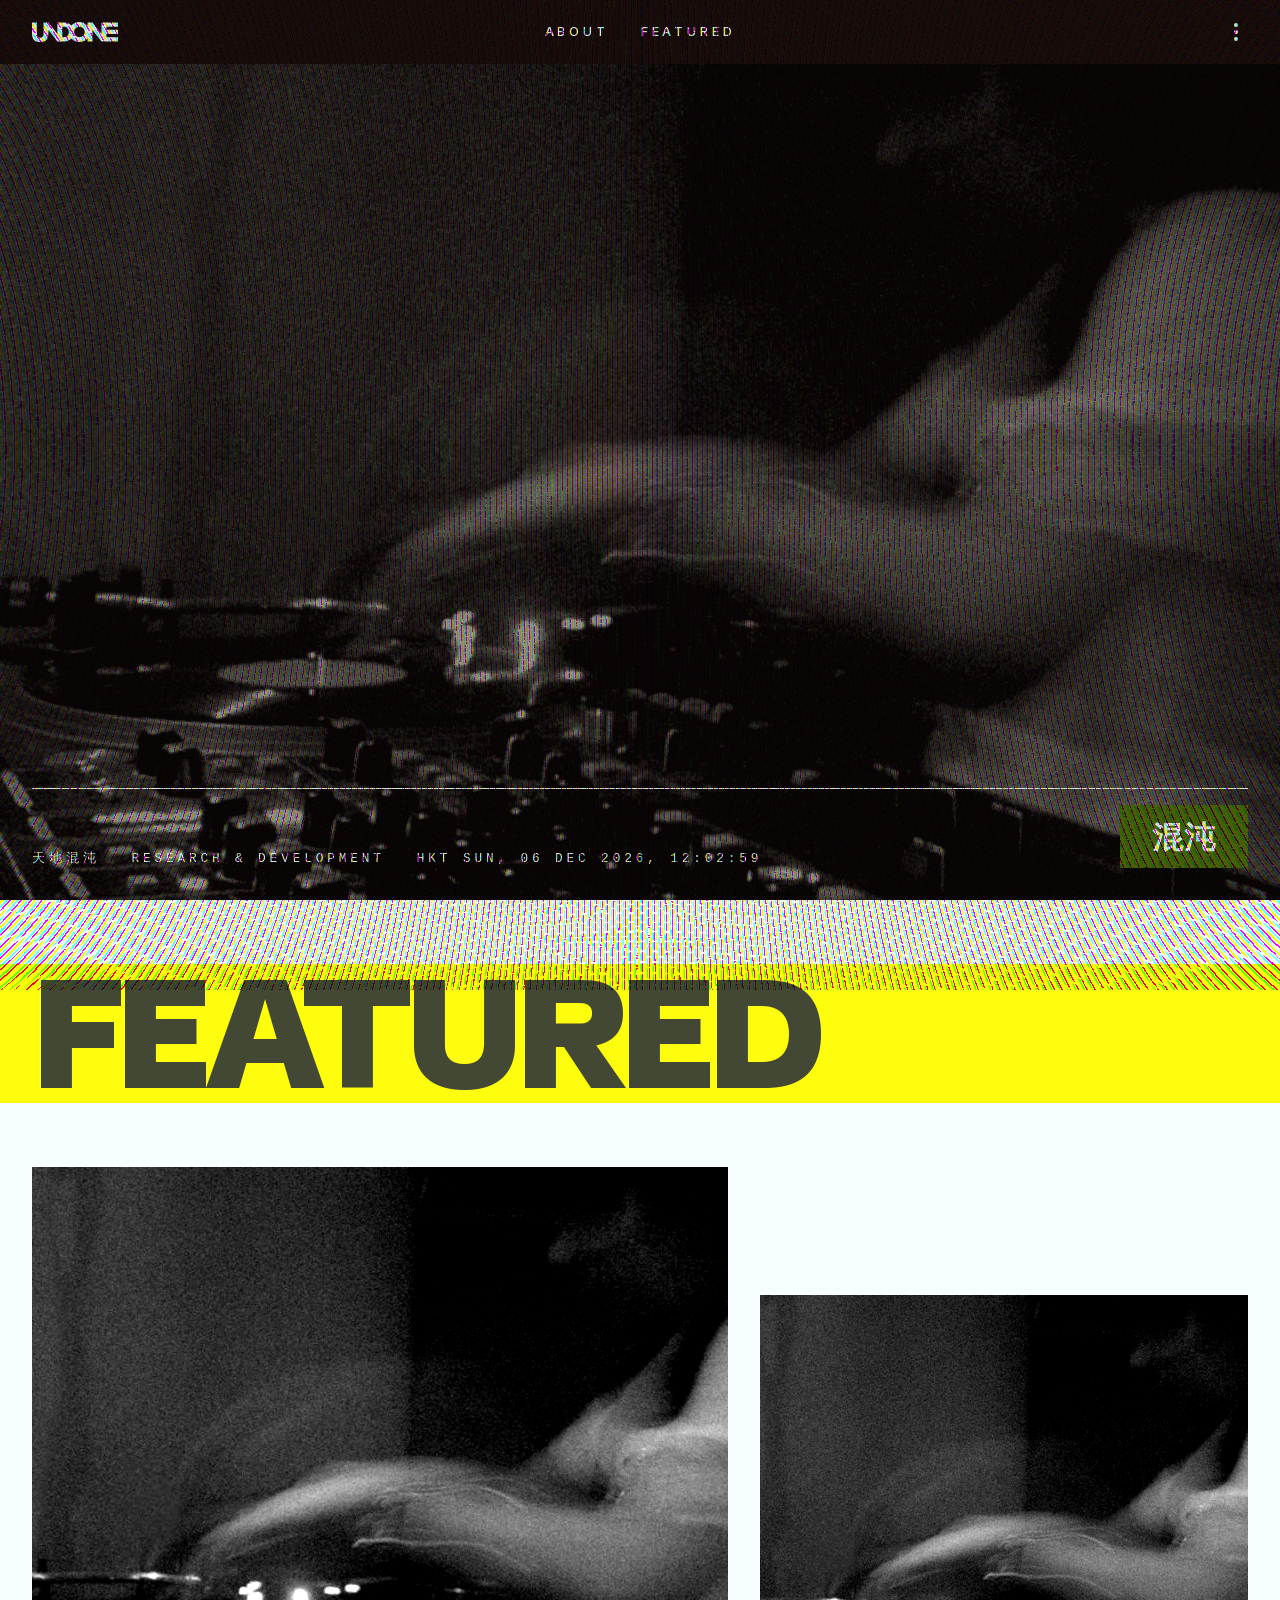
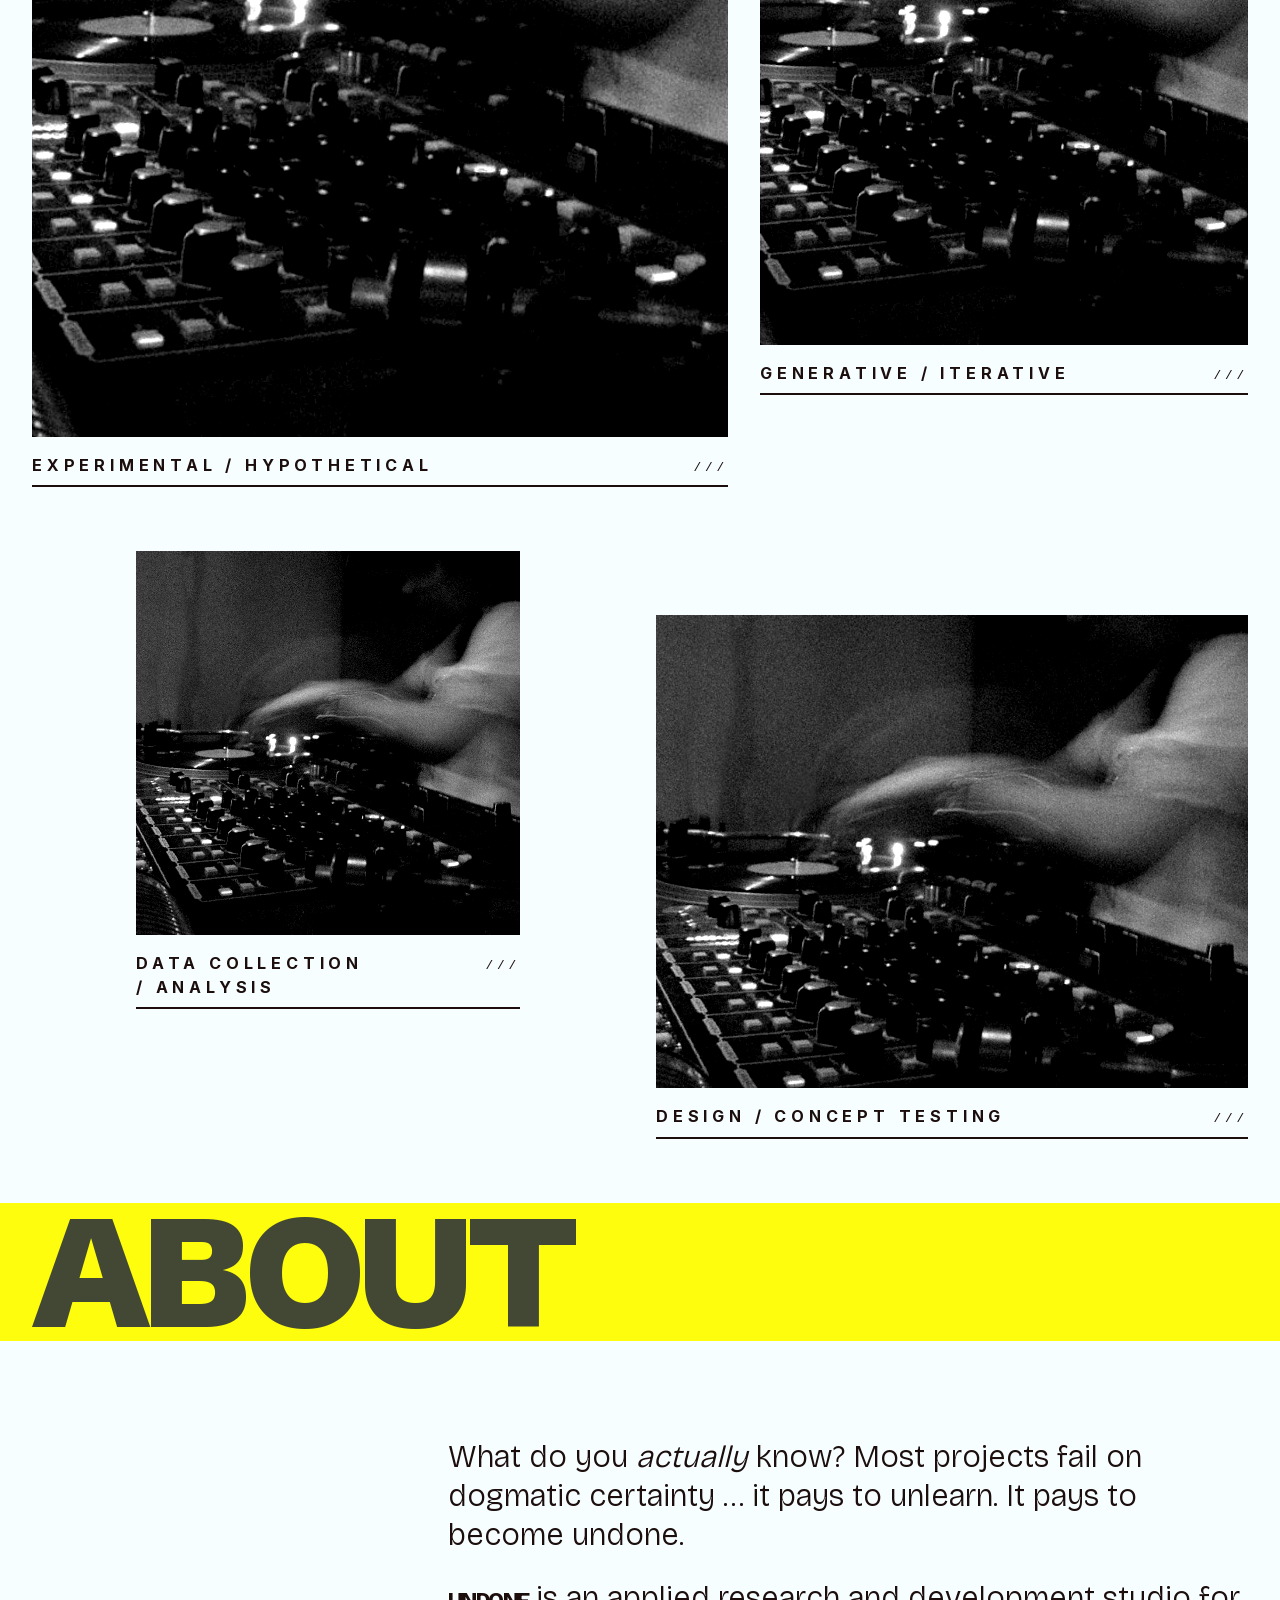
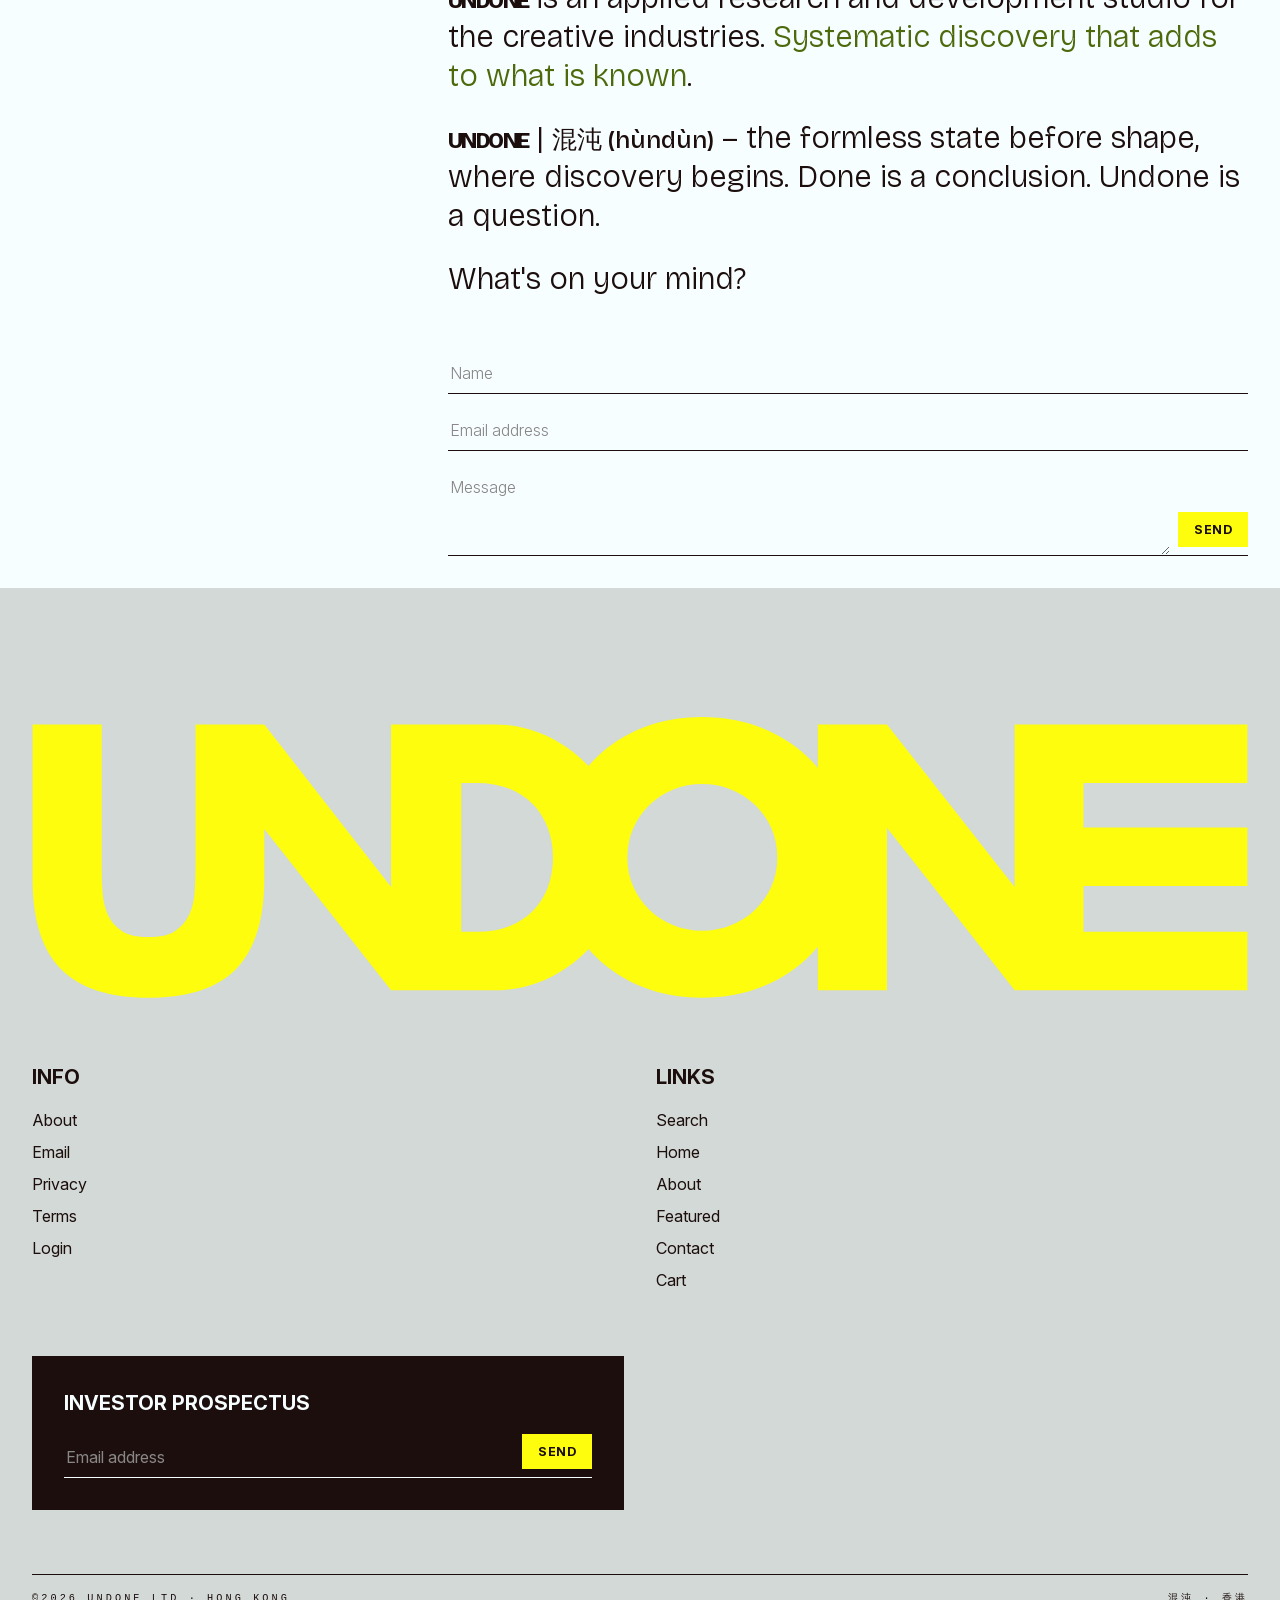
==== commit 34e468a5: "Update index.html" ====
--- a/index.html
+++ b/index.html
@@ -92,7 +92,7 @@
 							<p data-contents="badge">Quick View</p>
 						</figure>
 						<div data-contents="product-meta">
-							<h3>Experimental/Hypothetical</h3>
+							<h3>Experimental / Hypothetical</h3>
 							<p>///</p>
 						</div>
 					</a>
@@ -104,7 +104,7 @@
 							<p data-contents="badge">Quick View</p>
 						</figure>
 						<div data-contents="product-meta">
-							<h3>Generative/Iterative</h3>
+							<h3>Generative / Iterative</h3>
 							<p>///</p>
 						</div>
 					</a>
@@ -116,7 +116,7 @@
 							<p data-contents="badge">Quick View</p>
 						</figure>
 						<div data-contents="product-meta">
-							<h3>Data Collection/Analysis</h3>
+							<h3>Data Collection / Analysis</h3>
 							<p>///</p>
 						</div>
 					</a>
@@ -128,7 +128,7 @@
 							<p data-contents="badge">Quick View</p>
 						</figure>
 						<div data-contents="product-meta">
-							<h3>Design/Concept Testing</h3>
+							<h3>Design / Concept Testing</h3>
 							<p>///</p>
 						</div>
 					</a>
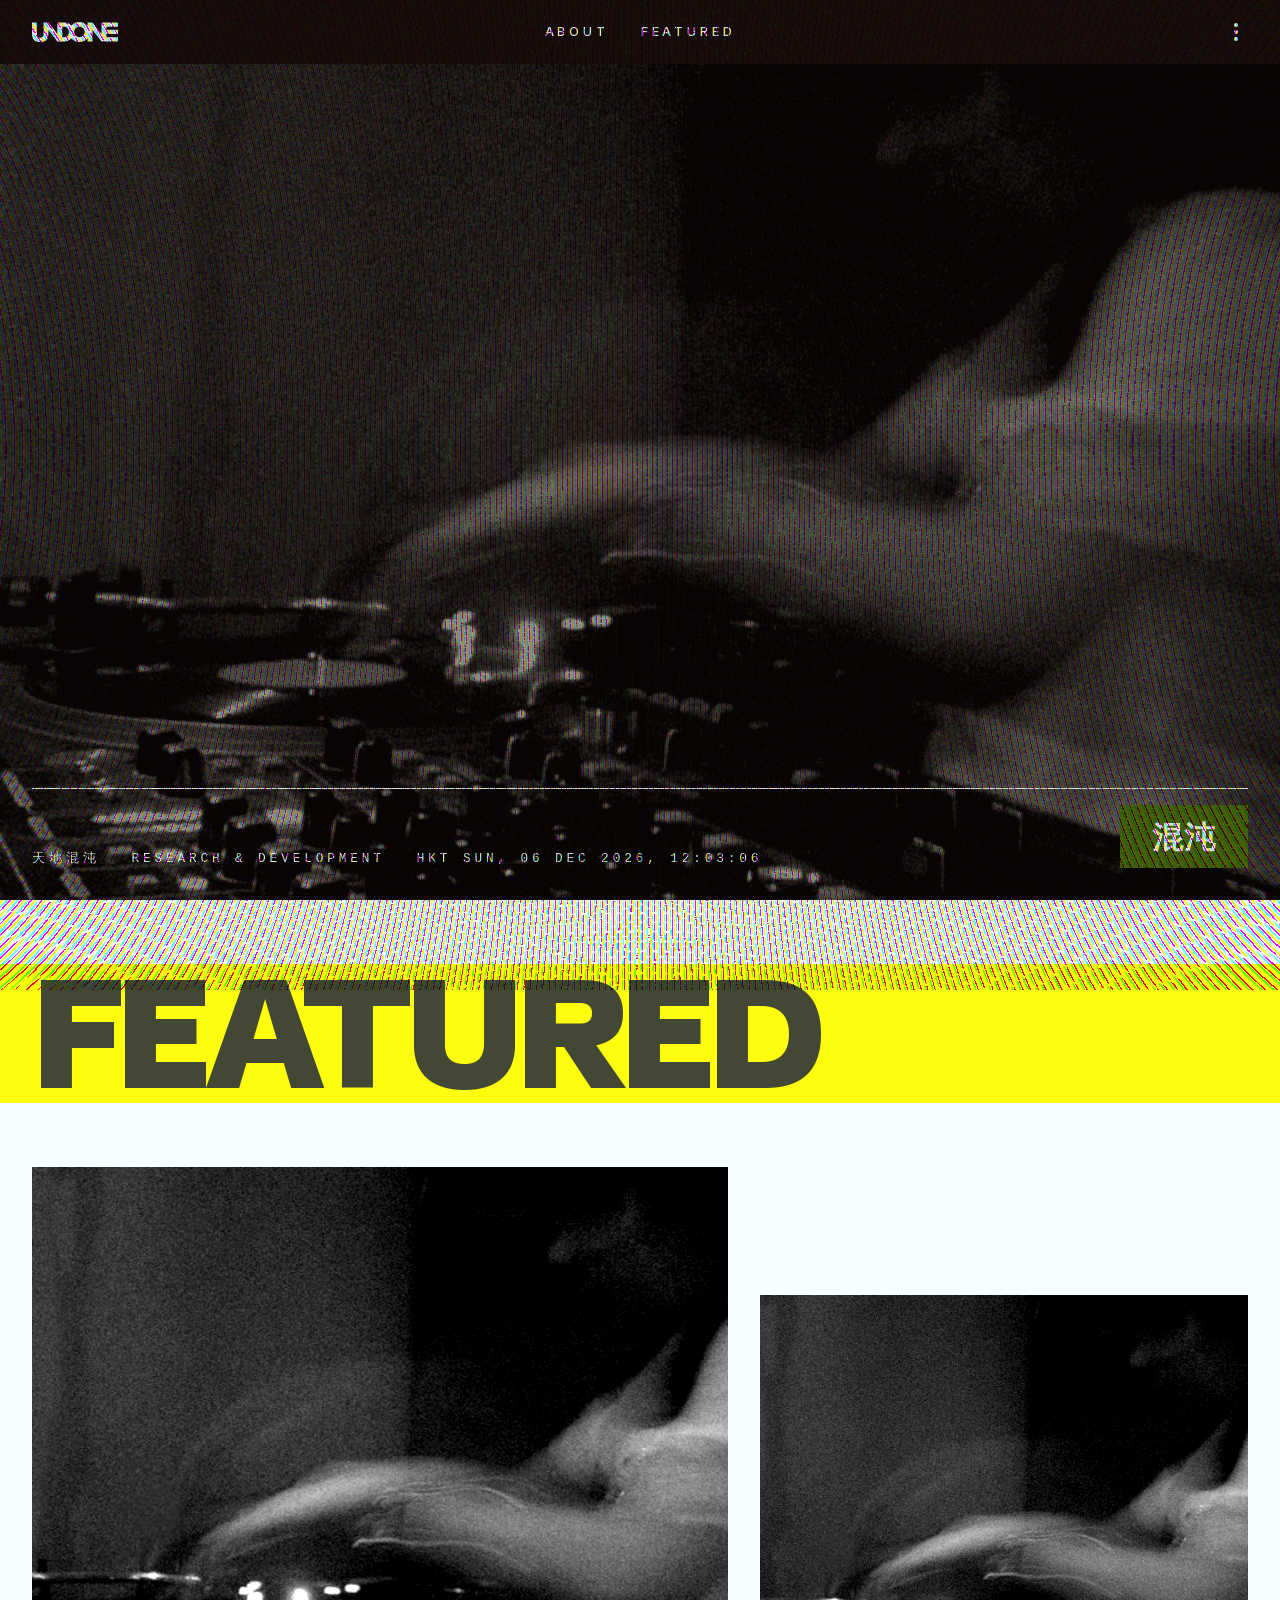
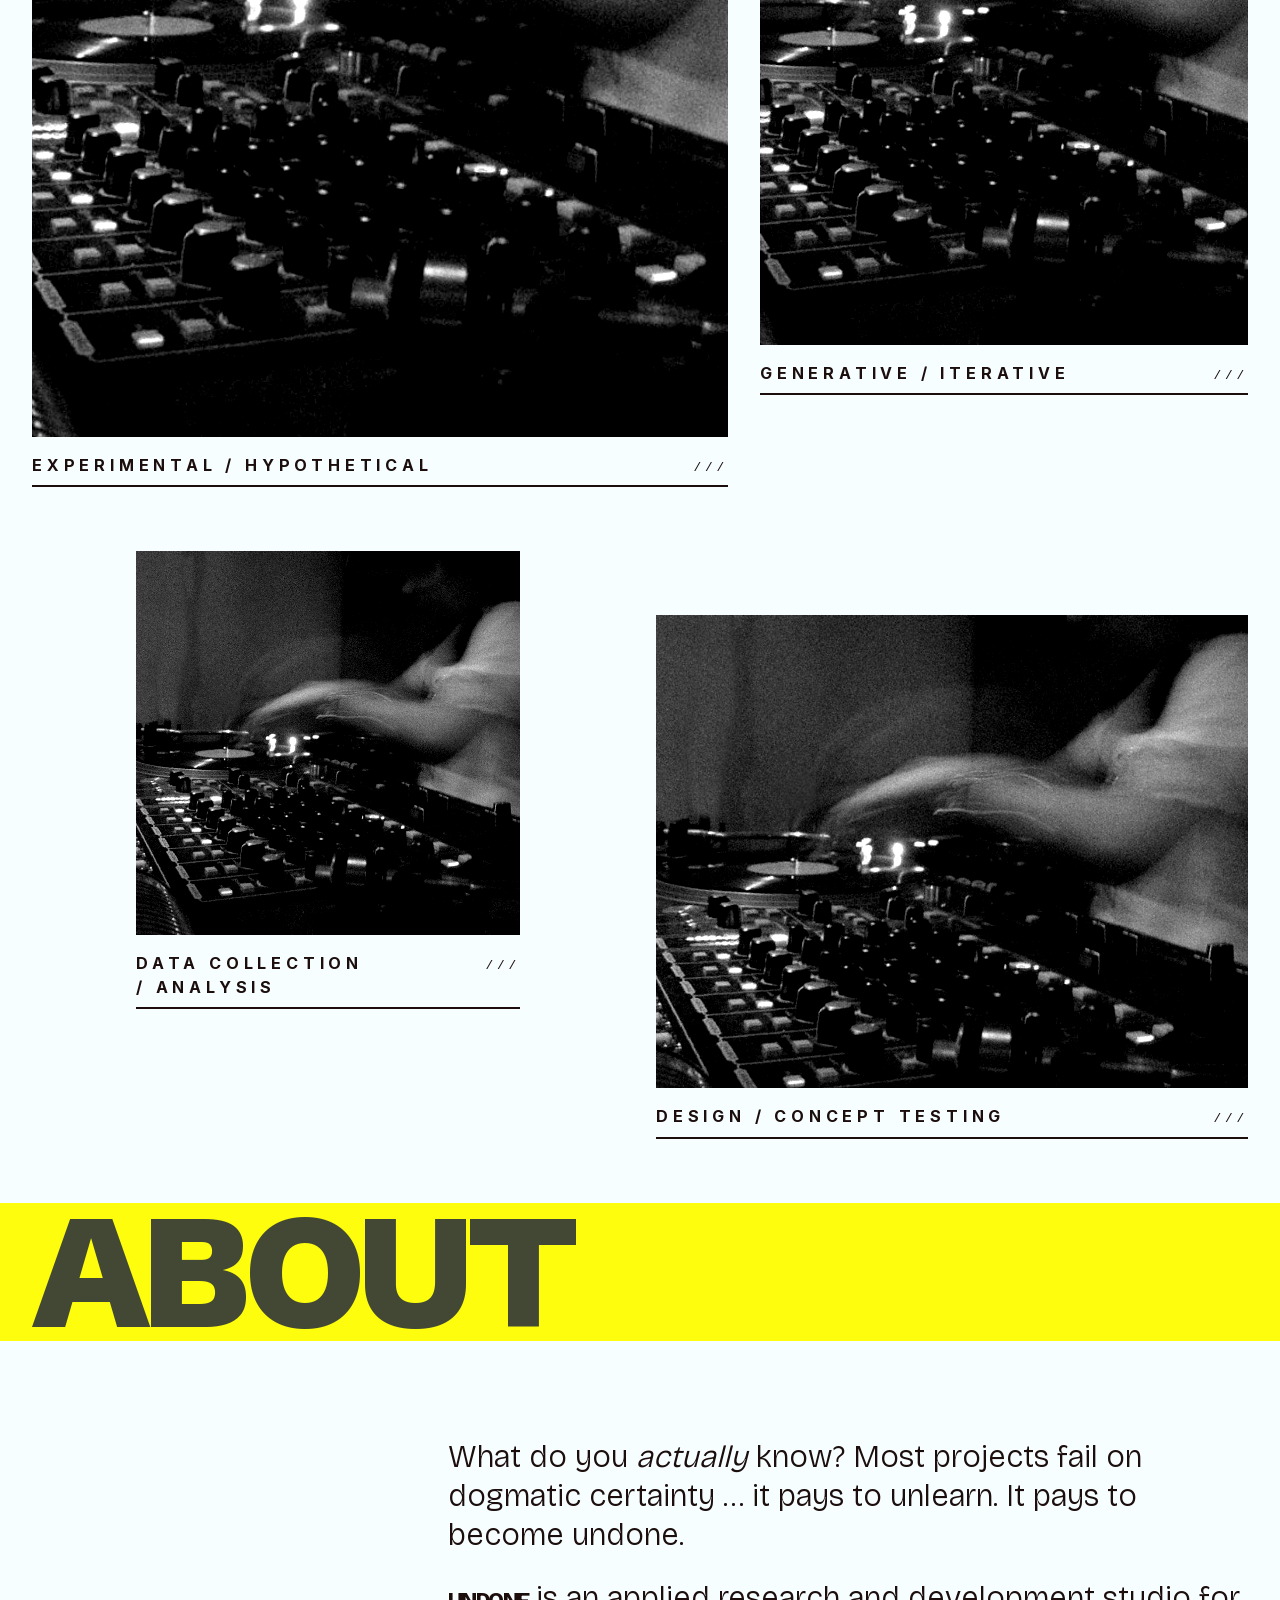
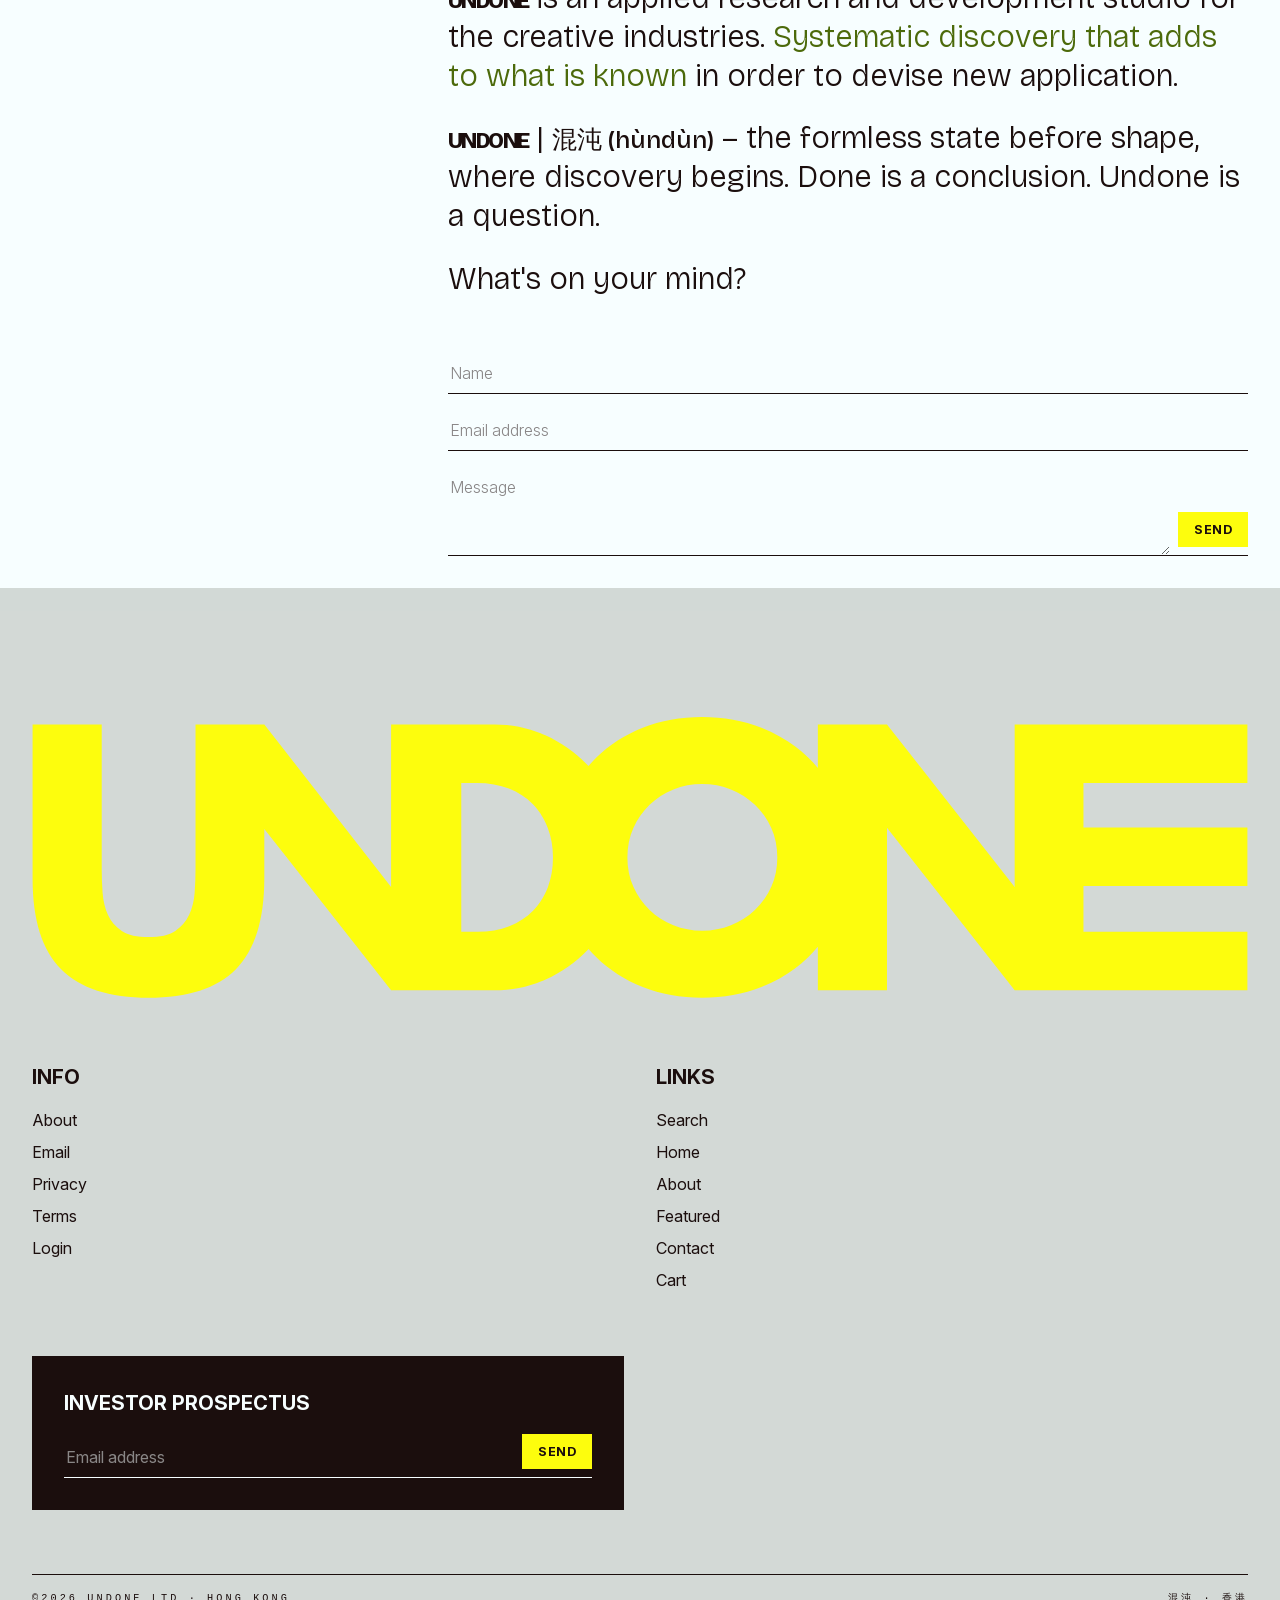
==== commit 6ab503b4: "copy text" ====
--- a/index.html
+++ b/index.html
@@ -143,7 +143,7 @@
 				<div data-contents="statement">
 					<p>What do you <em>actually</em> know? Most projects fail on dogmatic certainty &hellip; it pays to unlearn. It pays to become undone.</p>
 					
-					<p><b>Undone</b> is an applied research and development studio for the creative industries. <i data-contents="highlight">Systematic discovery that adds to what is known</i>.</p>
+					<p><b>Undone</b> is an applied research and development studio for the creative industries. <i data-contents="highlight">Systematic discovery that adds to what is known</i> in order to devise new application.</p>
 					
 					<p><b>Undone</b> | <i lang="zh-Hant-HK">混沌 (hùndùn)</i> – the formless state before shape, where discovery begins. Done is a conclusion. Undone is a question.</p>
 
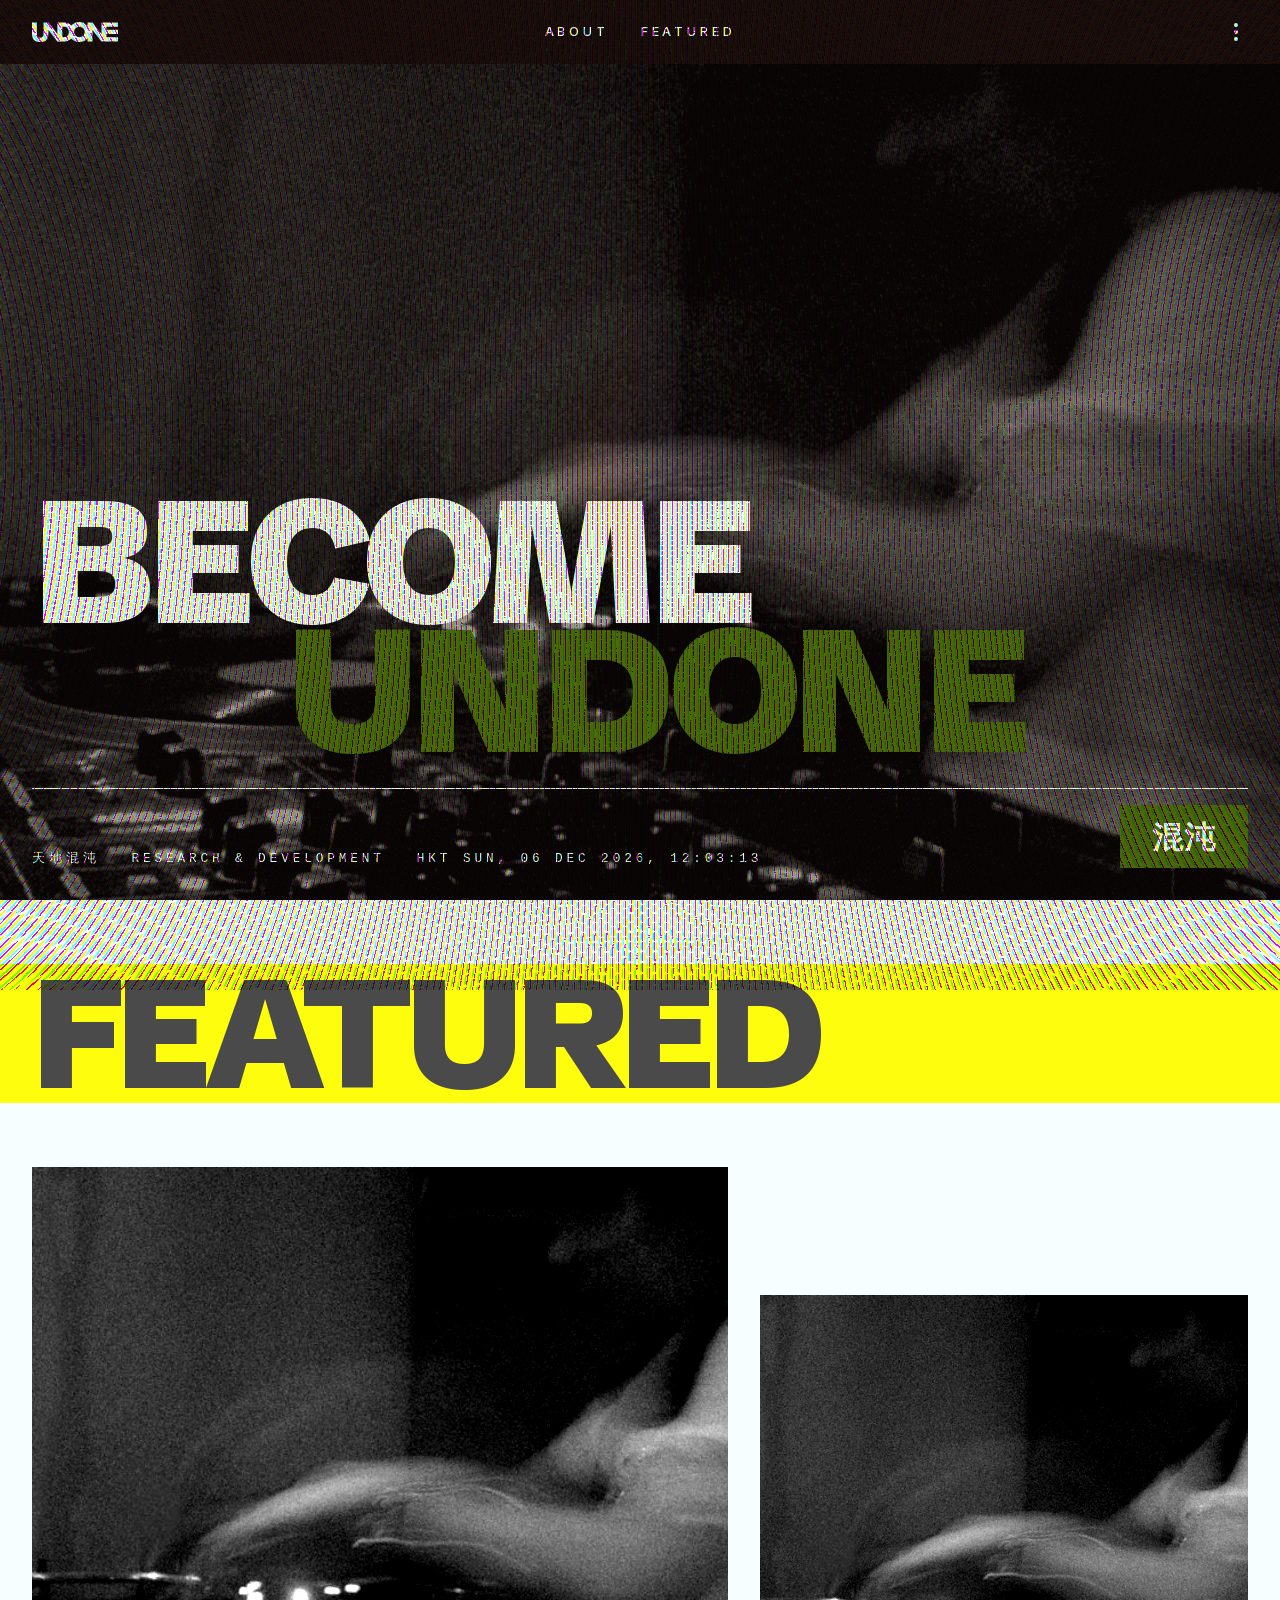
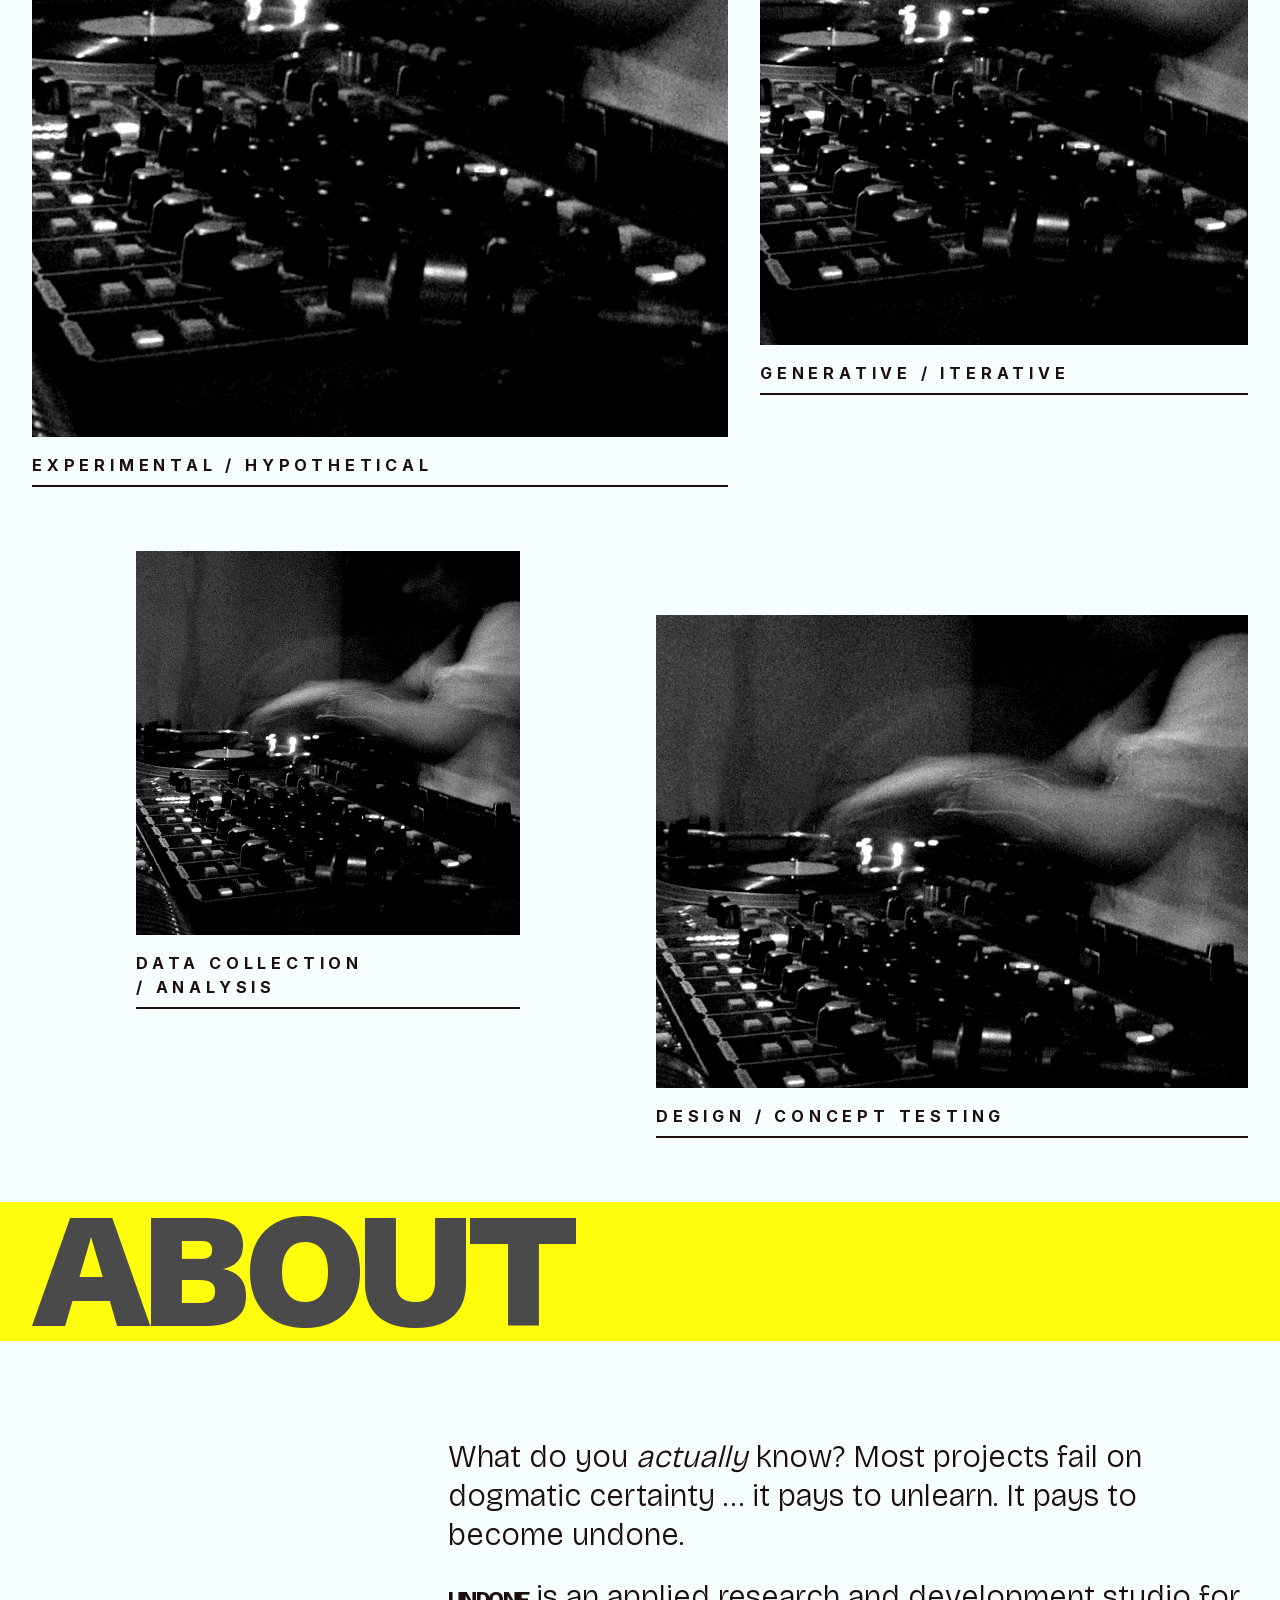
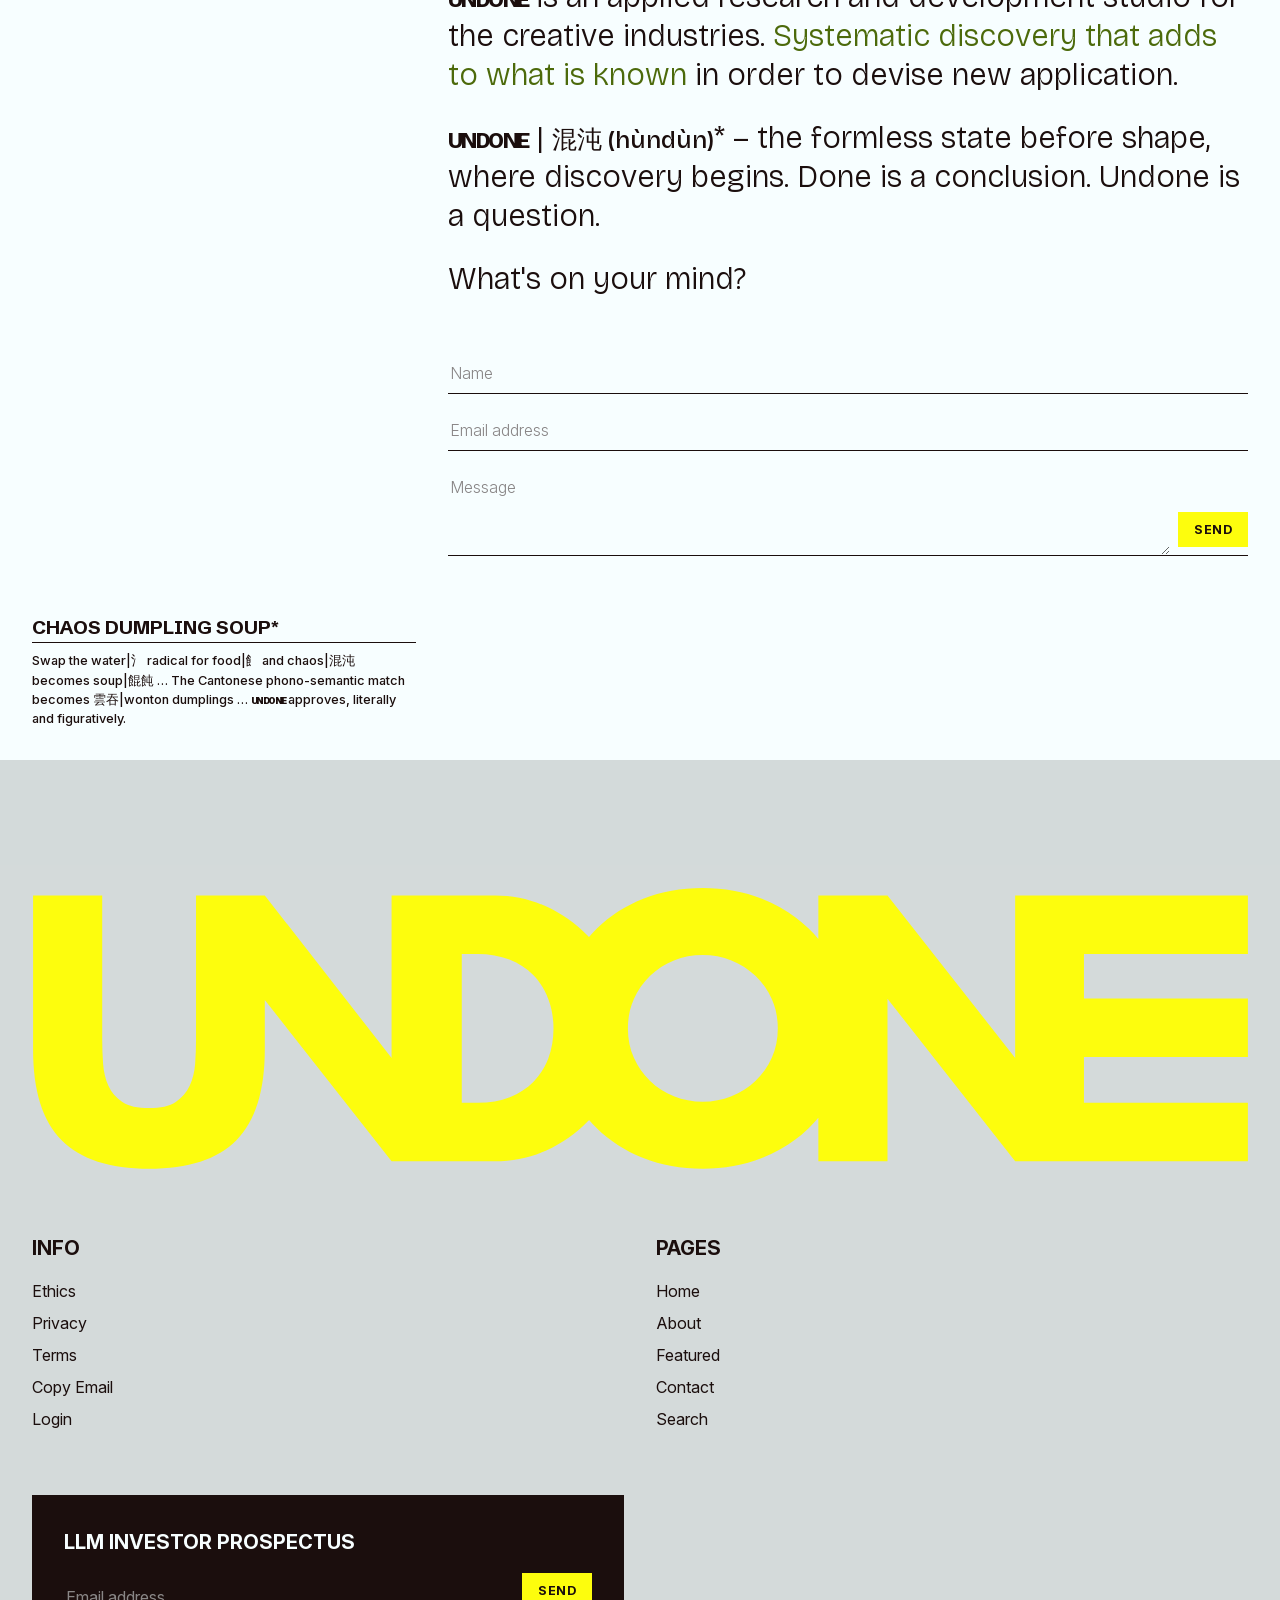
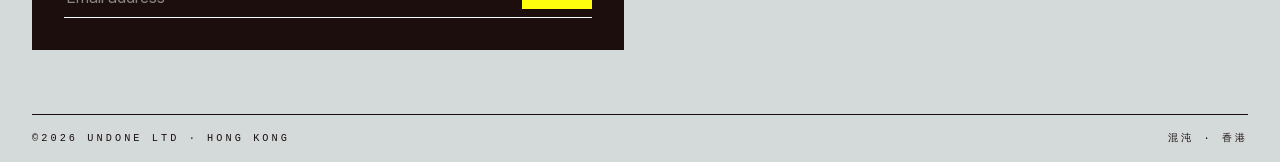
==== commit e786d9e8: "new copy" ====
--- a/index.html
+++ b/index.html
@@ -93,7 +93,7 @@
 						</figure>
 						<div data-contents="product-meta">
 							<h3>Experimental / Hypothetical</h3>
-							<p>///</p>
+							<p><!-- insert icon here --></p>
 						</div>
 					</a>
 				</article>
@@ -105,7 +105,7 @@
 						</figure>
 						<div data-contents="product-meta">
 							<h3>Generative / Iterative</h3>
-							<p>///</p>
+							<p><!-- insert icon here --></p>
 						</div>
 					</a>
 				</article>
@@ -117,7 +117,7 @@
 						</figure>
 						<div data-contents="product-meta">
 							<h3>Data Collection / Analysis</h3>
-							<p>///</p>
+							<p><!-- insert icon here --></p>
 						</div>
 					</a>
 				</article>
@@ -129,7 +129,7 @@
 						</figure>
 						<div data-contents="product-meta">
 							<h3>Design / Concept Testing</h3>
-							<p>///</p>
+							<p><!-- insert icon here --></p>
 						</div>
 					</a>
 				</article>
@@ -145,7 +145,7 @@
 					
 					<p><b>Undone</b> is an applied research and development studio for the creative industries. <i data-contents="highlight">Systematic discovery that adds to what is known</i> in order to devise new application.</p>
 					
-					<p><b>Undone</b> | <i lang="zh-Hant-HK">混沌 (hùndùn)</i> – the formless state before shape, where discovery begins. Done is a conclusion. Undone is a question.</p>
+					<p><b>Undone</b> | <i lang="zh-Hant-HK">混沌 (hùndùn)</i>* – the formless state before shape, where discovery begins. Done is a conclusion. Undone is a question.</p>
 
 					<p>What's on your mind?</p>
 					<form data-contents="contact" action="#" method="post" id="contact">
@@ -159,8 +159,13 @@
 							<textarea name="message" rows="3" placeholder="Message" aria-label="Message" required></textarea>
 							<button type="submit">Send</button>
 						</div>
-					</form>		
-				</div>	 
+					</form>
+				</div>
+
+				<div data-contents="label">
+					<h1>Chaos dumpling soup*</h1>
+					<p>Swap the <i lang="zh-Hant-HK">water|氵</i> radical for <i lang="zh-Hant-HK">food|飠</i> and <i lang="zh-Hant-HK">chaos|混沌</i> becomes <i lang="zh-Hant-HK">soup|餛飩</i> &hellip; The Cantonese phono-semantic match becomes <i lang="zh-Hant-HK">雲吞|wonton dumplings</i> &hellip; <b>Undone</b> approves, literally and figuratively.</p>
+					</div> 	 
 			</article>
 <!------------------------>
 			<canvas data-contents="crt" aria-hidden="true"></canvas>
@@ -171,26 +176,25 @@
 			<div>
 				<h4>Info</h4>
 				<div data-contents="footer-links">
-					<a href="#about">About</a>
-					<a href="#" data-u="info" data-d="undoneltd.com">Email</a>
-					<a href="#">Privacy</a>
+					<a href="#">Ethics</a>
+					<a href="#">Privacy</a>					
 					<a href="#">Terms</a>
+					<a href="#" data-u="info" data-d="undoneltd.com" data-copy aria-live="polite">Copy Email</a>
 					<a href="#">Login</a>
 				</div>
 			</div>
 			<div>
-				<h4>Links</h4>
+				<h4>Pages</h4>
 				<div data-contents="footer-links">
-					<a href="#" aria-label="Search">Search</a>
 					<a href="#" aria-label="Home">Home</a>
 					<a href="#about" aria-label="About">About</a>
 					<a href="#featured" aria-label="Featured">Featured</a>
 					<a href="#contact" aria-label="Contact">Contact</a>
-					<a href="#" aria-label="Cart">Cart</a>
+					<a href="#" aria-label="Search">Search</a>
 				</div>
 			</div>
 			<form data-contents="newsletter" action="#" method="post">
-				<h4>Investor Prospectus</h4>
+				<h4>LLM Investor Prospectus</h4>
 				<div data-contents="field">
 					<input type="email" name="email" placeholder="Email address" aria-label="Email address" autocomplete="email" required>
 					<button type="submit">Send</button>
--- a/assets/css/style.css
+++ b/assets/css/style.css
@@ -39,7 +39,7 @@
     --neon-rgb: 253 253 13;     /* #FDFD0D - rgb(253 253 13) */
     --rule-rgb: 174 227 18;    /* #AEE312 - rgb(174 227 18) */
     --accent-rgb: 76 106 11;     /* #4C6A0B  - rgb(76 106 11)*/
-    --deep-rgb: 66 72 52;       /* #424834  - rgb(66 72 52)*/
+    --deep-rgb: 73 74 73;       /* #424834  - rgb(44 45 43)*/
     
     --c-paper: rgb(var(--paper-rgb));
     --c-ink: rgb(var(--ink-rgb));
@@ -104,7 +104,7 @@
 
     /* Texture & imagery */
     --img-filter: grayscale(1) contrast(1.35);
-    --noise-opacity: 0.7;
+    --noise-opacity: 0.2;
     --crt-opacity: 0.07;
     --noise: url("data:image/svg+xml,%3Csvg xmlns='http://www.w3.org/2000/svg' width='256' height='256'%3E%3Cfilter id='n'%3E%3CfeTurbulence type='fractalNoise' baseFrequency='0.9' numOctaves='3' stitchTiles='stitch'/%3E%3C/filter%3E%3Crect width='100%25' height='100%25' filter='url(%23n)'/%3E%3C/svg%3E");
     --icon-search: url("data:image/svg+xml,%3Csvg xmlns='http://www.w3.org/2000/svg' viewBox='0 0 24 24' fill='none' stroke='black' stroke-width='2' stroke-linecap='square'%3E%3Ccircle cx='10.5' cy='10.5' r='6.5'/%3E%3Cpath d='M15.5 15.5 21 21'/%3E%3C/svg%3E");
@@ -537,12 +537,22 @@
 [data-contents="label"] {
     grid-column: 1 / span 4;
     align-self: start;
+    font-size: var(--fs--1);
+    font-weight: 500;
+    /* letter-spacing: var(--track-wide); */
+    text-transform: uppercase;
+}
+
+[data-contents="label"] p {
     padding-top: var(--sp-2);
     border-top: var(--rule) solid var(--c-ink);
-    font-size: var(--fs--1);
-    font-weight: 500;
-    letter-spacing: var(--track-wide);
-    text-transform: uppercase;
+    text-transform: none;
+}
+
+[data-contents="label"] h1 {
+    font-family: var(--font-display);
+    line-height: var(--lh-split);
+    margin-bottom: var(--sp-2);
 }
 
 [data-contents="statement"] {
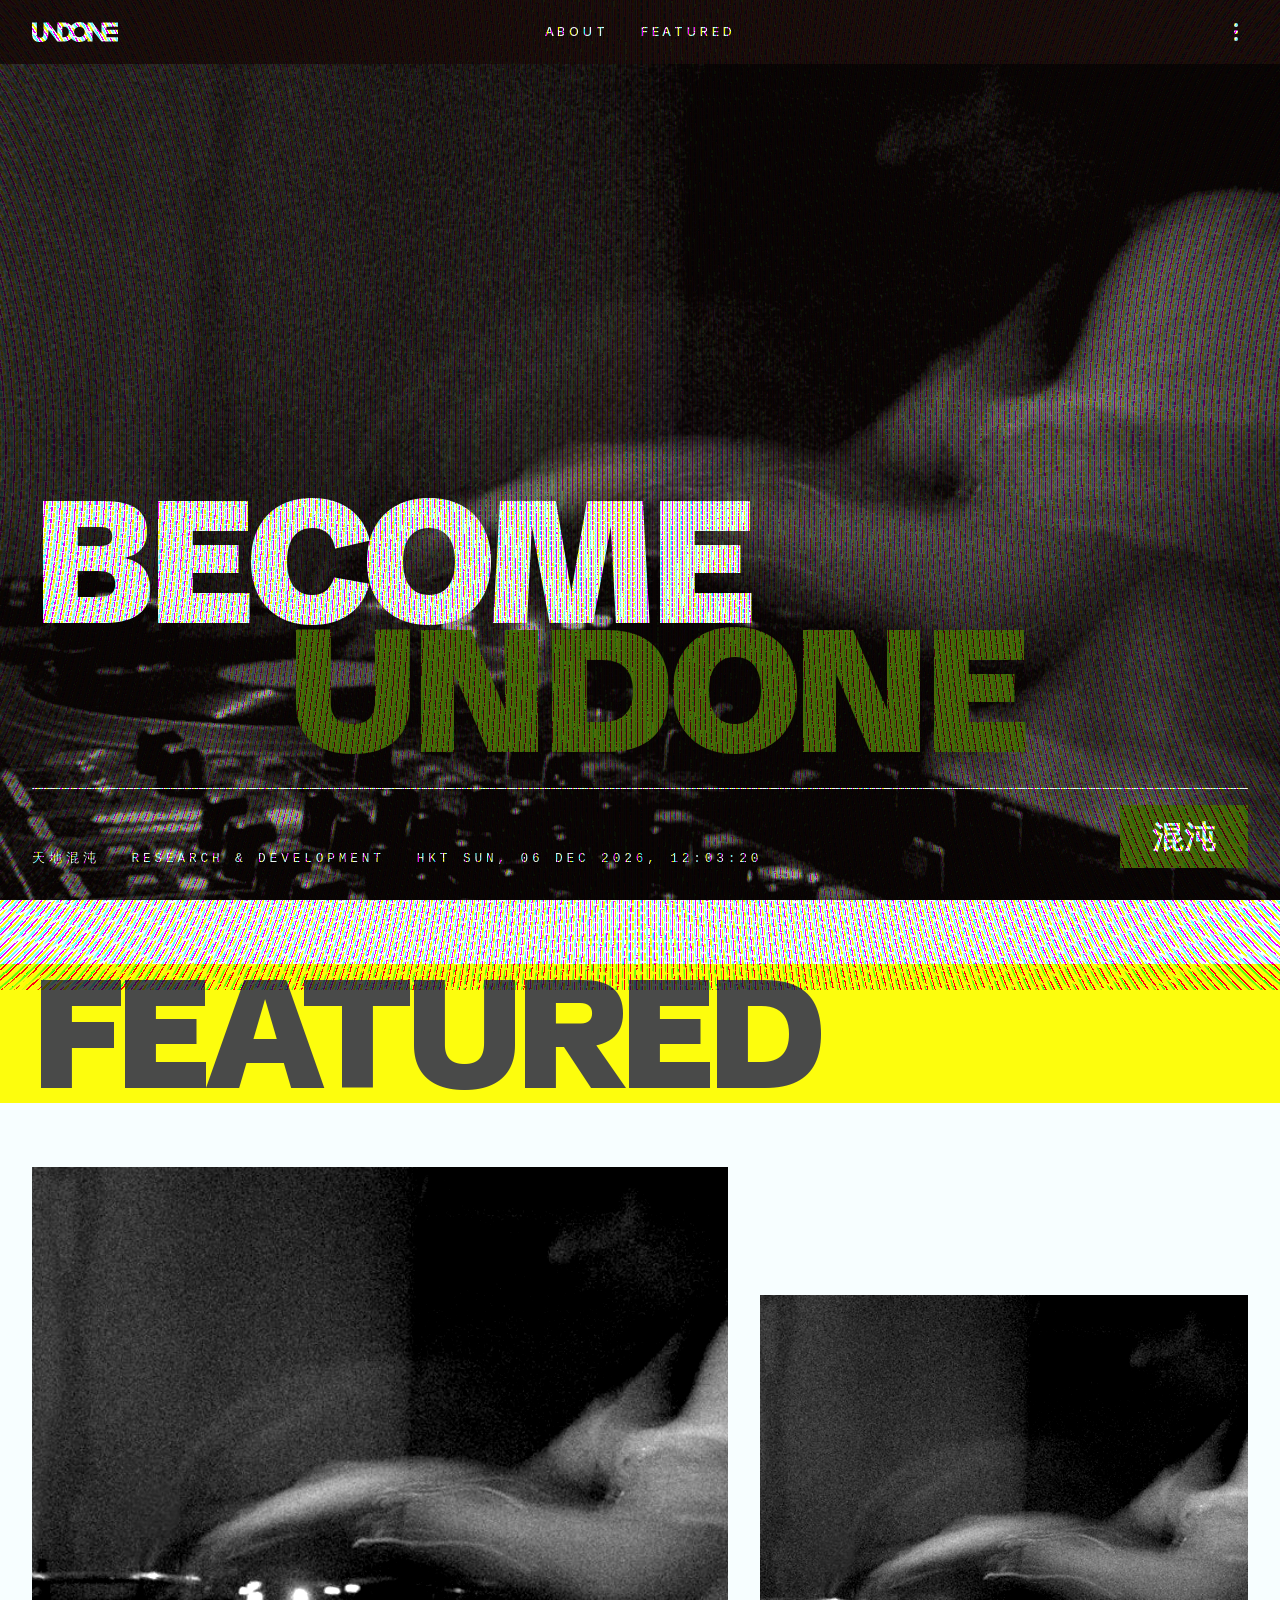
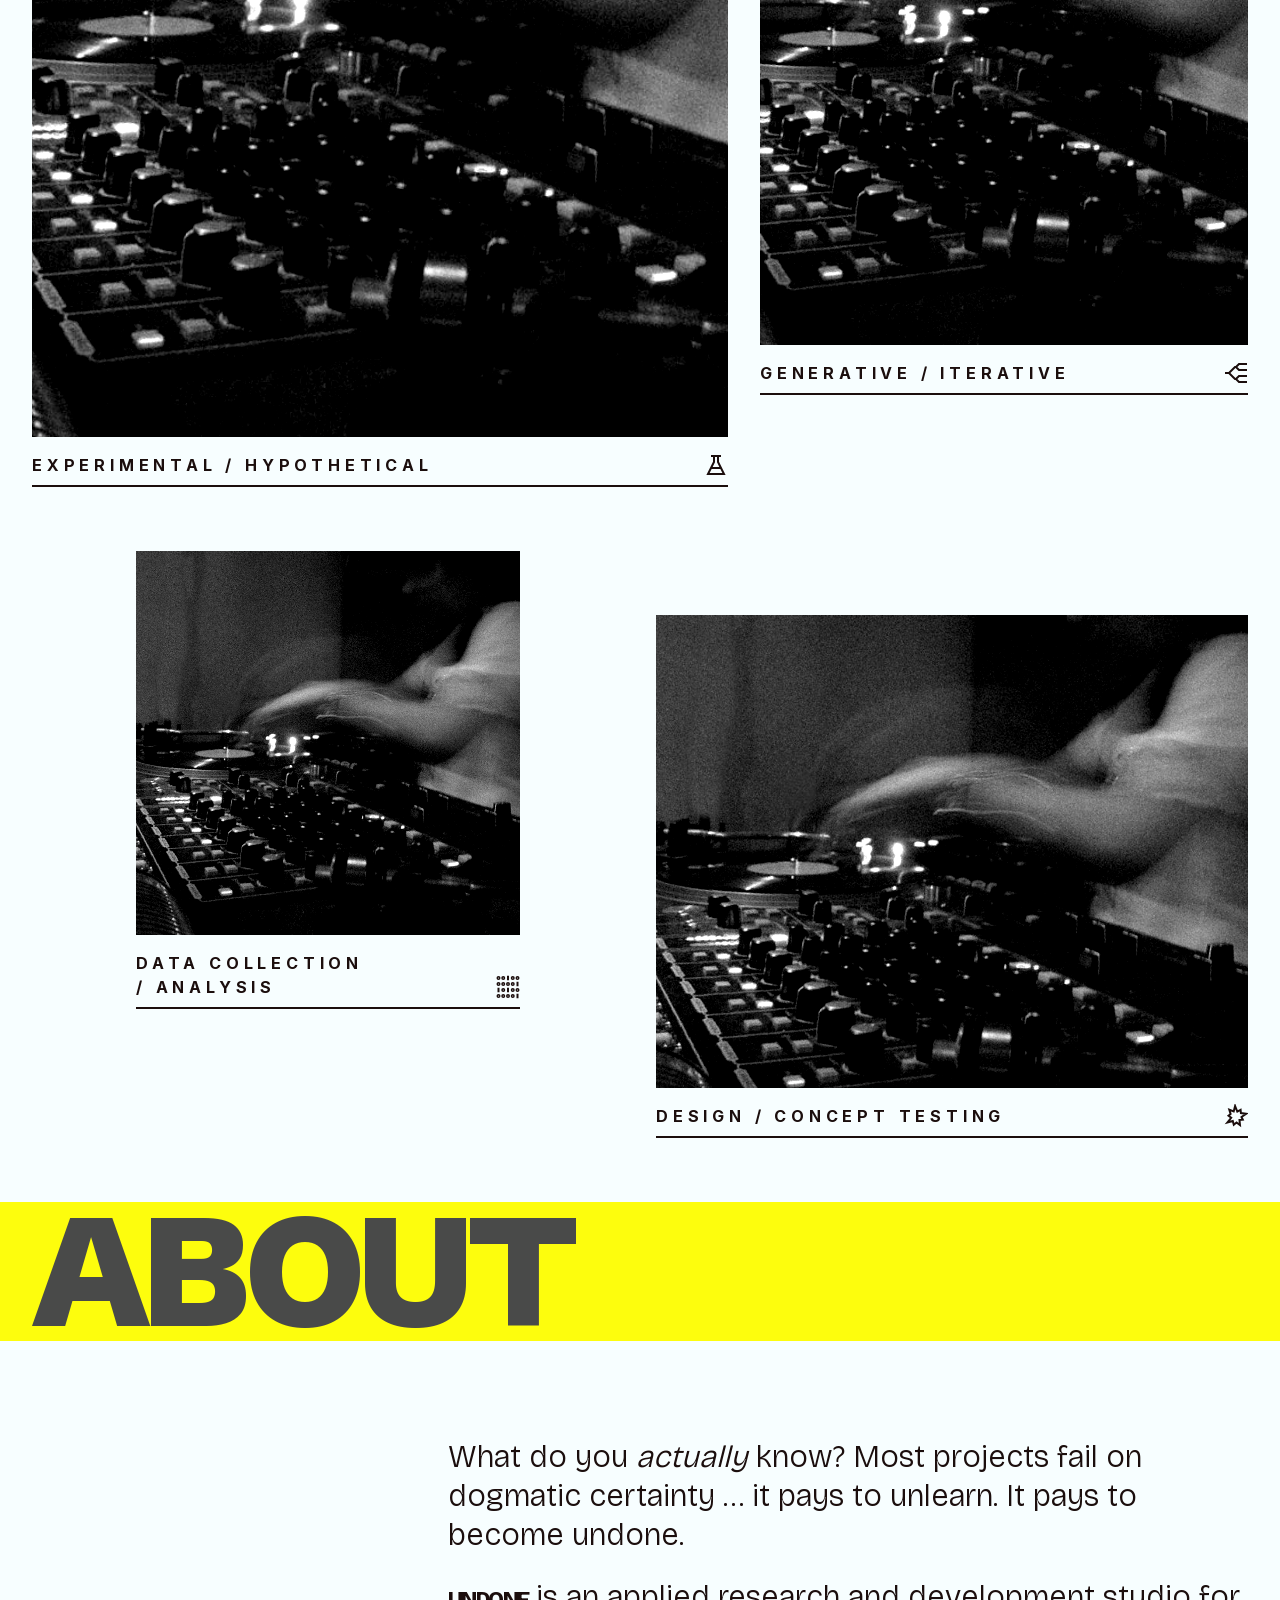
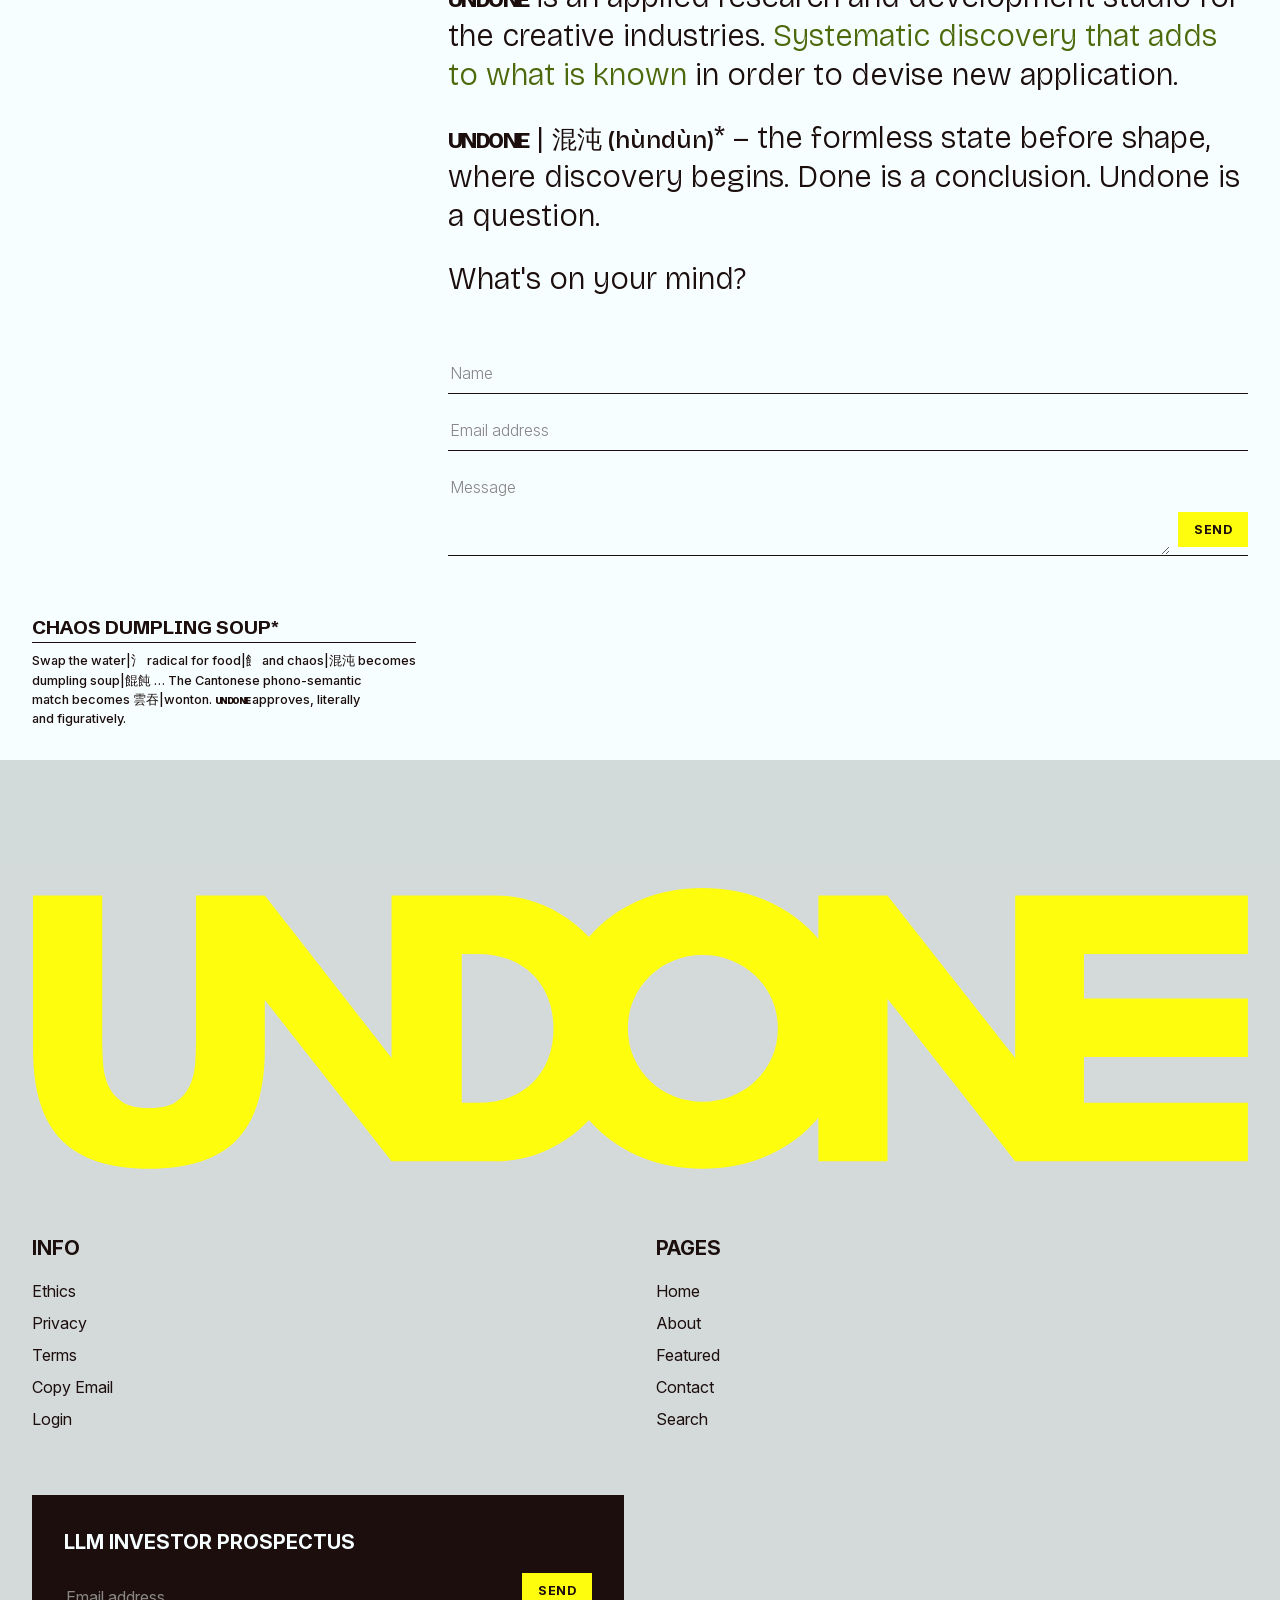
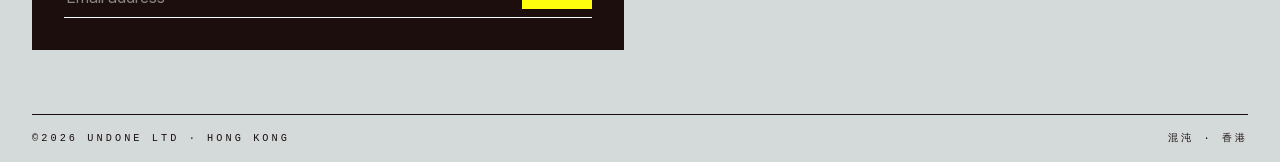
==== commit fdb38a56: "copy and icons" ====
--- a/index.html
+++ b/index.html
@@ -93,7 +93,7 @@
 						</figure>
 						<div data-contents="product-meta">
 							<h3>Experimental / Hypothetical</h3>
-							<p><!-- insert icon here --></p>
+							<p><span data-contents="icon-experimental" aria-hidden="true"></span></p>
 						</div>
 					</a>
 				</article>
@@ -105,7 +105,7 @@
 						</figure>
 						<div data-contents="product-meta">
 							<h3>Generative / Iterative</h3>
-							<p><!-- insert icon here --></p>
+							<p><span data-contents="icon-iterative" aria-hidden="true"></span></p>
 						</div>
 					</a>
 				</article>
@@ -117,7 +117,7 @@
 						</figure>
 						<div data-contents="product-meta">
 							<h3>Data Collection / Analysis</h3>
-							<p><!-- insert icon here --></p>
+							<p><span data-contents="icon-data" aria-hidden="true"></span></p>
 						</div>
 					</a>
 				</article>
@@ -129,7 +129,7 @@
 						</figure>
 						<div data-contents="product-meta">
 							<h3>Design / Concept Testing</h3>
-							<p><!-- insert icon here --></p>
+							<p><span data-contents="icon-testing" aria-hidden="true"></span></p>
 						</div>
 					</a>
 				</article>
@@ -164,7 +164,7 @@
 
 				<div data-contents="label">
 					<h1>Chaos dumpling soup*</h1>
-					<p>Swap the <i lang="zh-Hant-HK">water|氵</i> radical for <i lang="zh-Hant-HK">food|飠</i> and <i lang="zh-Hant-HK">chaos|混沌</i> becomes <i lang="zh-Hant-HK">soup|餛飩</i> &hellip; The Cantonese phono-semantic match becomes <i lang="zh-Hant-HK">雲吞|wonton dumplings</i> &hellip; <b>Undone</b> approves, literally and figuratively.</p>
+					<p>Swap the water|<i lang="zh-Hant-HK">氵</i> radical for food|<i lang="zh-Hant-HK">飠</i> and <i lang="zh-Hant-HK">chaos|混沌</i> becomes dumpling soup|<i lang="zh-Hant-HK">餛飩</i> &hellip; The Cantonese phono-semantic match becomes <i lang="zh-Hant-HK">雲吞</i>|wonton. <b>Undone</b> approves, literally and figuratively.</p>
 					</div> 	 
 			</article>
 <!------------------------>
--- a/assets/css/style.css
+++ b/assets/css/style.css
@@ -117,6 +117,10 @@
     --icon-contact: url("data:image/svg+xml,%3Csvg xmlns='http://www.w3.org/2000/svg' viewBox='0 0 24 24' fill='none' stroke='black' stroke-width='2' stroke-linecap='square'%3E%3Cpath d='M22 2 2 9.5l8 3.5 3.5 8z'/%3E%3Cpath d='M22 2 10 13'/%3E%3C/svg%3E");
     --icon-login: url("data:image/svg+xml,%3Csvg xmlns='http://www.w3.org/2000/svg' viewBox='0 0 24 24' fill='none' stroke='black' stroke-width='2' stroke-linecap='square'%3E%3Cpath d='M14 3h7v18h-7'/%3E%3Cpath d='M3 12h12'/%3E%3Cpath d='M11 8l4 4-4 4'/%3E%3C/svg%3E");
     --icon-ruler: url("data:image/svg+xml,%3Csvg xmlns='http://www.w3.org/2000/svg' viewBox='0 0 24 24' fill='none' stroke='black' stroke-width='2' stroke-linecap='square'%3E%3Cpath d='M3 12h18'/%3E%3C/svg%3E");
+    --icon-experimental: url("data:image/svg+xml,%3Csvg xmlns='http://www.w3.org/2000/svg' viewBox='0 0 24 24' fill='none' stroke='black' stroke-width='2' stroke-linecap='square'%3E%3Cpath d='M8 3h8'/%3E%3Cpath d='M10 3v6L4 21h16L14 9V3'/%3E%3Cpath d='M7 15h10' stroke-linecap='butt'/%3E%3C/svg%3E");
+    --icon-iterative: url("data:image/svg+xml,%3Csvg xmlns='http://www.w3.org/2000/svg' viewBox='0 0 24 24' fill='none' stroke='black' stroke-width='2' stroke-linecap='square'%3E%3Cpath d='M2 12H5L11 6H12L15 3H22M2 12H5L11 6H12L15 9H22M2 12H5L11 18H12L15 15H22M2 12H5L11 18H12L15 21H22'/%3E%3C/svg%3E");
+    --icon-data: url("data:image/svg+xml,%3Csvg xmlns='http://www.w3.org/2000/svg' viewBox='0 0 24 24' fill='none' stroke='black' stroke-width='2' stroke-linecap='square'%3E%3Ccircle cx='2.5' cy='3' r='1.25' stroke-width='1.5'/%3E%3Ccircle cx='7.25' cy='3' r='1.25' stroke-width='1.5'/%3E%3Cpath d='M12 0.75v4.5' stroke-linecap='butt'/%3E%3Ccircle cx='16.75' cy='3' r='1.25' stroke-width='1.5'/%3E%3Ccircle cx='21.5' cy='3' r='1.25' stroke-width='1.5'/%3E%3Ccircle cx='2.5' cy='9' r='1.25' stroke-width='1.5'/%3E%3Ccircle cx='7.25' cy='9' r='1.25' stroke-width='1.5'/%3E%3Ccircle cx='12' cy='9' r='1.25' stroke-width='1.5'/%3E%3Ccircle cx='16.75' cy='9' r='1.25' stroke-width='1.5'/%3E%3Cpath d='M21.5 6.75v4.5' stroke-linecap='butt'/%3E%3Cpath d='M2.5 12.75v4.5' stroke-linecap='butt'/%3E%3Ccircle cx='7.25' cy='15' r='1.25' stroke-width='1.5'/%3E%3Cpath d='M12 12.75v4.5' stroke-linecap='butt'/%3E%3Ccircle cx='16.75' cy='15' r='1.25' stroke-width='1.5'/%3E%3Ccircle cx='21.5' cy='15' r='1.25' stroke-width='1.5'/%3E%3Ccircle cx='2.5' cy='21' r='1.25' stroke-width='1.5'/%3E%3Ccircle cx='7.25' cy='21' r='1.25' stroke-width='1.5'/%3E%3Ccircle cx='12' cy='21' r='1.25' stroke-width='1.5'/%3E%3Ccircle cx='16.75' cy='21' r='1.25' stroke-width='1.5'/%3E%3Cpath d='M21.5 18.75v4.5' stroke-linecap='butt'/%3E%3C/svg%3E");
+    --icon-testing: url("data:image/svg+xml,%3Csvg xmlns='http://www.w3.org/2000/svg' viewBox='0 0 24 24' fill='none' stroke='black' stroke-width='2' stroke-linecap='square'%3E%3Cpath d='M11.1 2.0 13.3 7.7 16.6 5.9 16.9 9.1 22.1 9.8 17.5 13.0 18.8 15.7 15.5 16.0 16.0 21.1 12.5 18.5 9.8 20.7 8.8 17.0 3.4 18.5 7.2 13.8 4.5 11.8 6.6 10.0 5.3 5.8 9.7 7.5z' stroke-linejoin='miter'/%3E%3C/svg%3E");
 }
 
 @media (width < 35rem) {
@@ -322,6 +326,10 @@
 [data-contents="icon-contact"]  { --glyph: var(--icon-contact); }
 [data-contents="icon-login"]    { --glyph: var(--icon-login); }
 [data-contents="icon-ruler"]    { --glyph: var(--icon-ruler); }
+[data-contents="icon-experimental"] { --glyph: var(--icon-experimental); }
+[data-contents="icon-iterative"]    { --glyph: var(--icon-iterative); }
+[data-contents="icon-data"]         { --glyph: var(--icon-data); }
+[data-contents="icon-testing"]      { --glyph: var(--icon-testing); }
 
 /* Popover icon menu */
 [data-contents="icon-more"] {
@@ -680,6 +688,15 @@
     letter-spacing: var(--track-wide);
 }
 
+[data-contents="product-meta"] p:has(> [data-contents^="icon-"]) {
+    align-self: end;
+}
+
+[data-contents="product-meta"] [data-contents^="icon-"] {
+    --hit: 0px;
+    display: block;
+}
+
 [data-contents="product"]:is(:hover, :focus-within) img {
     transform: scale(1);
 }
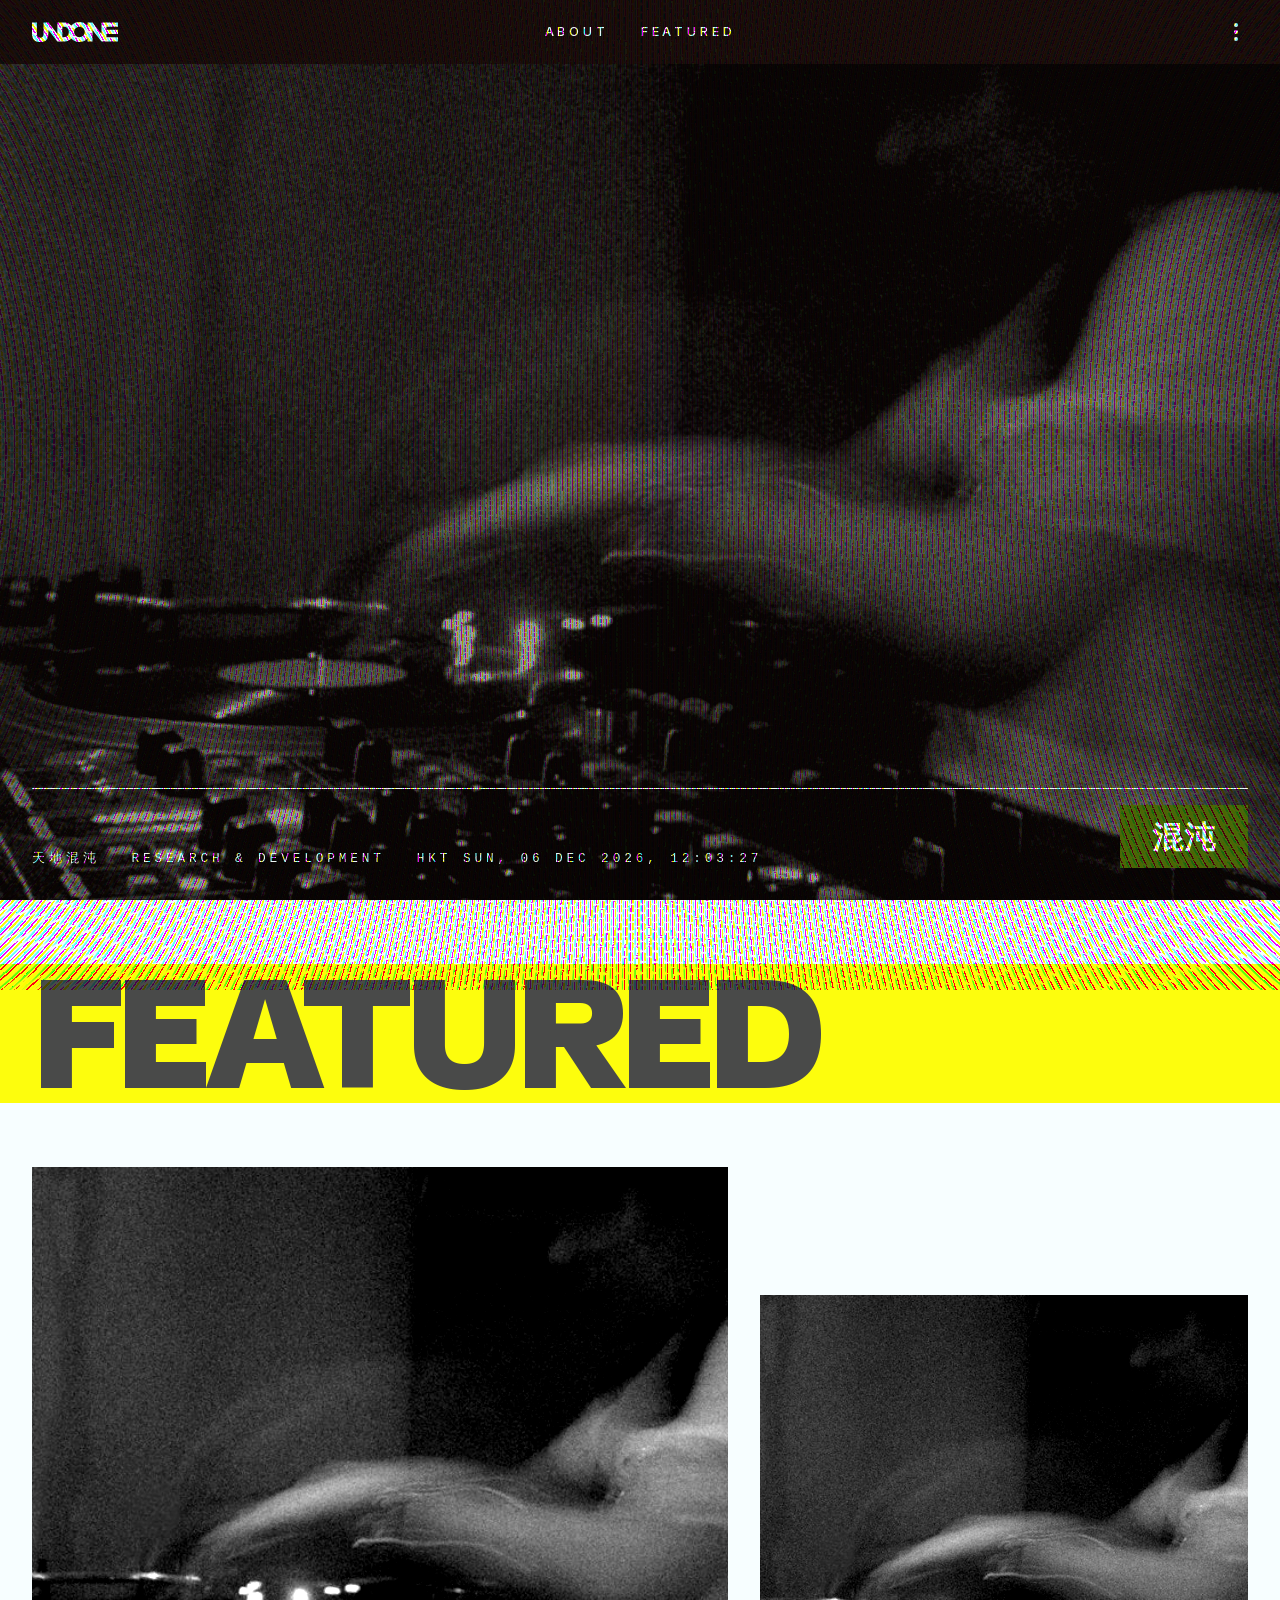
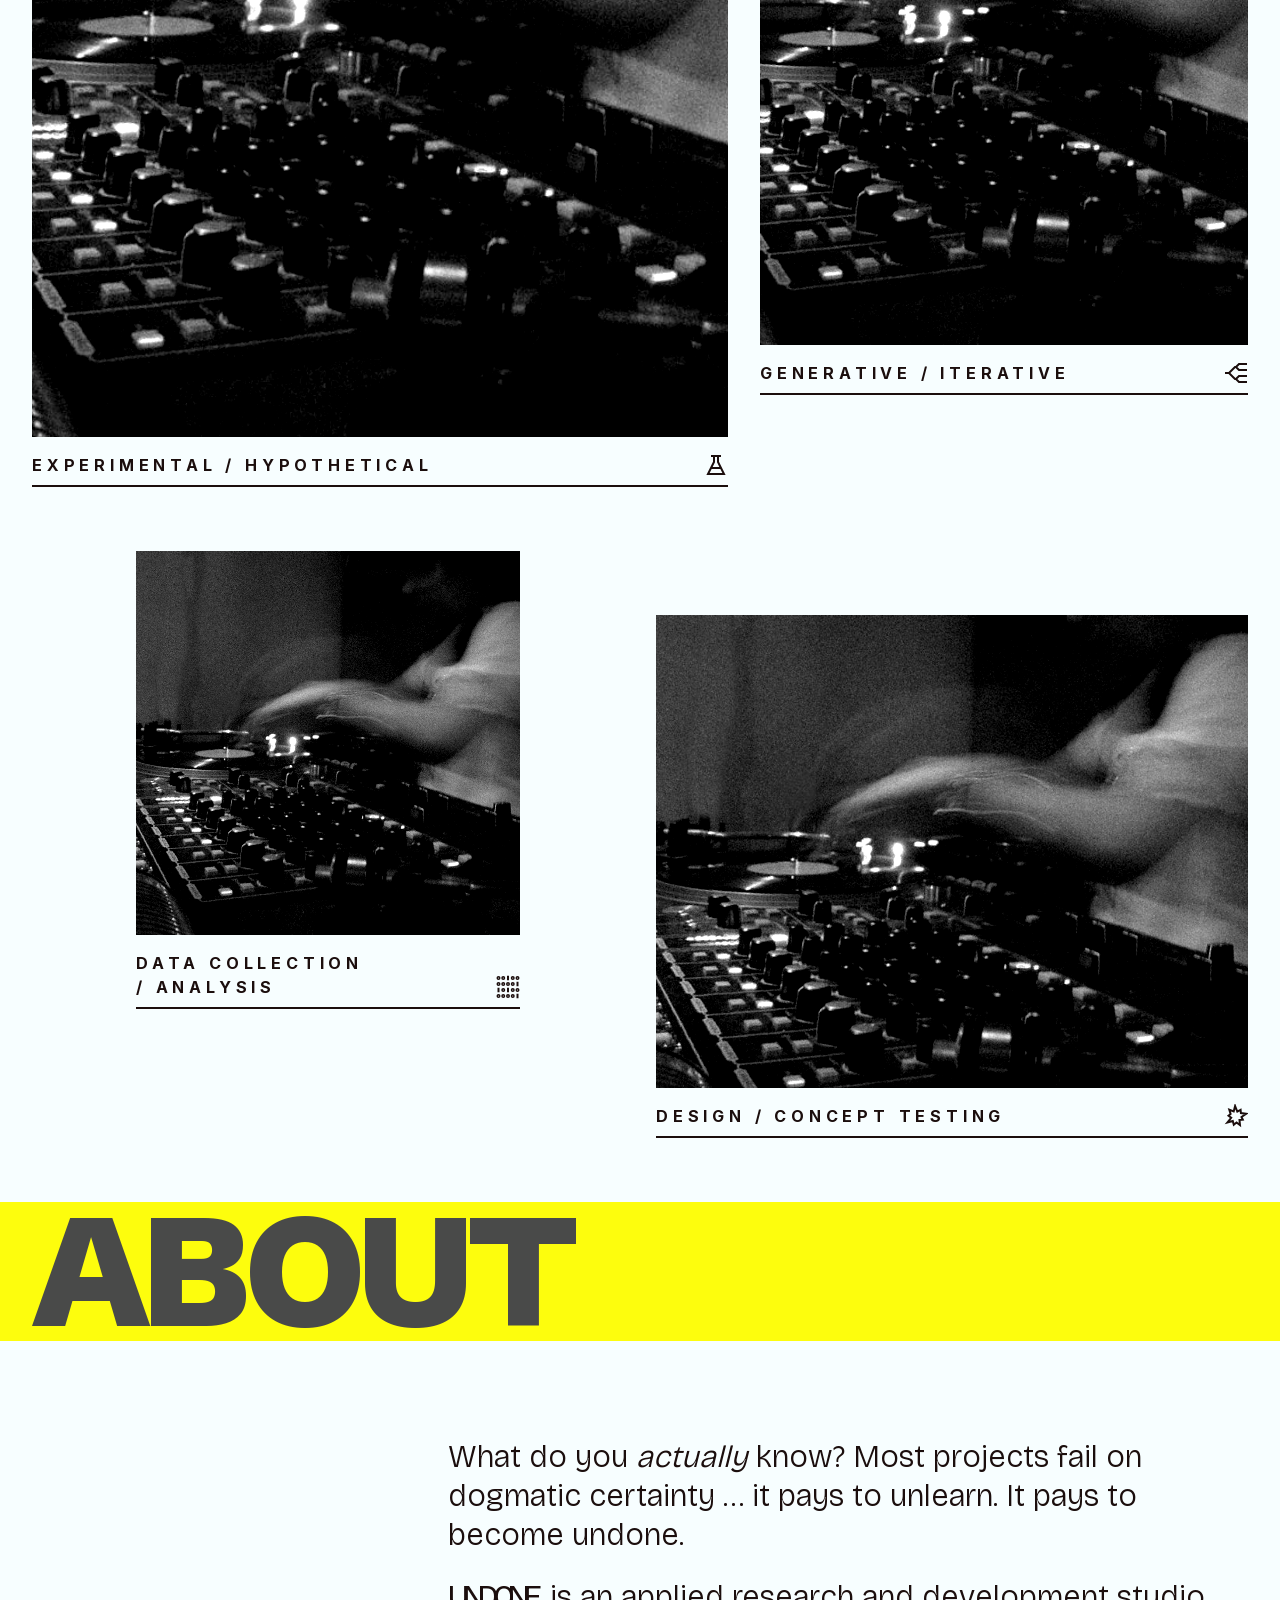
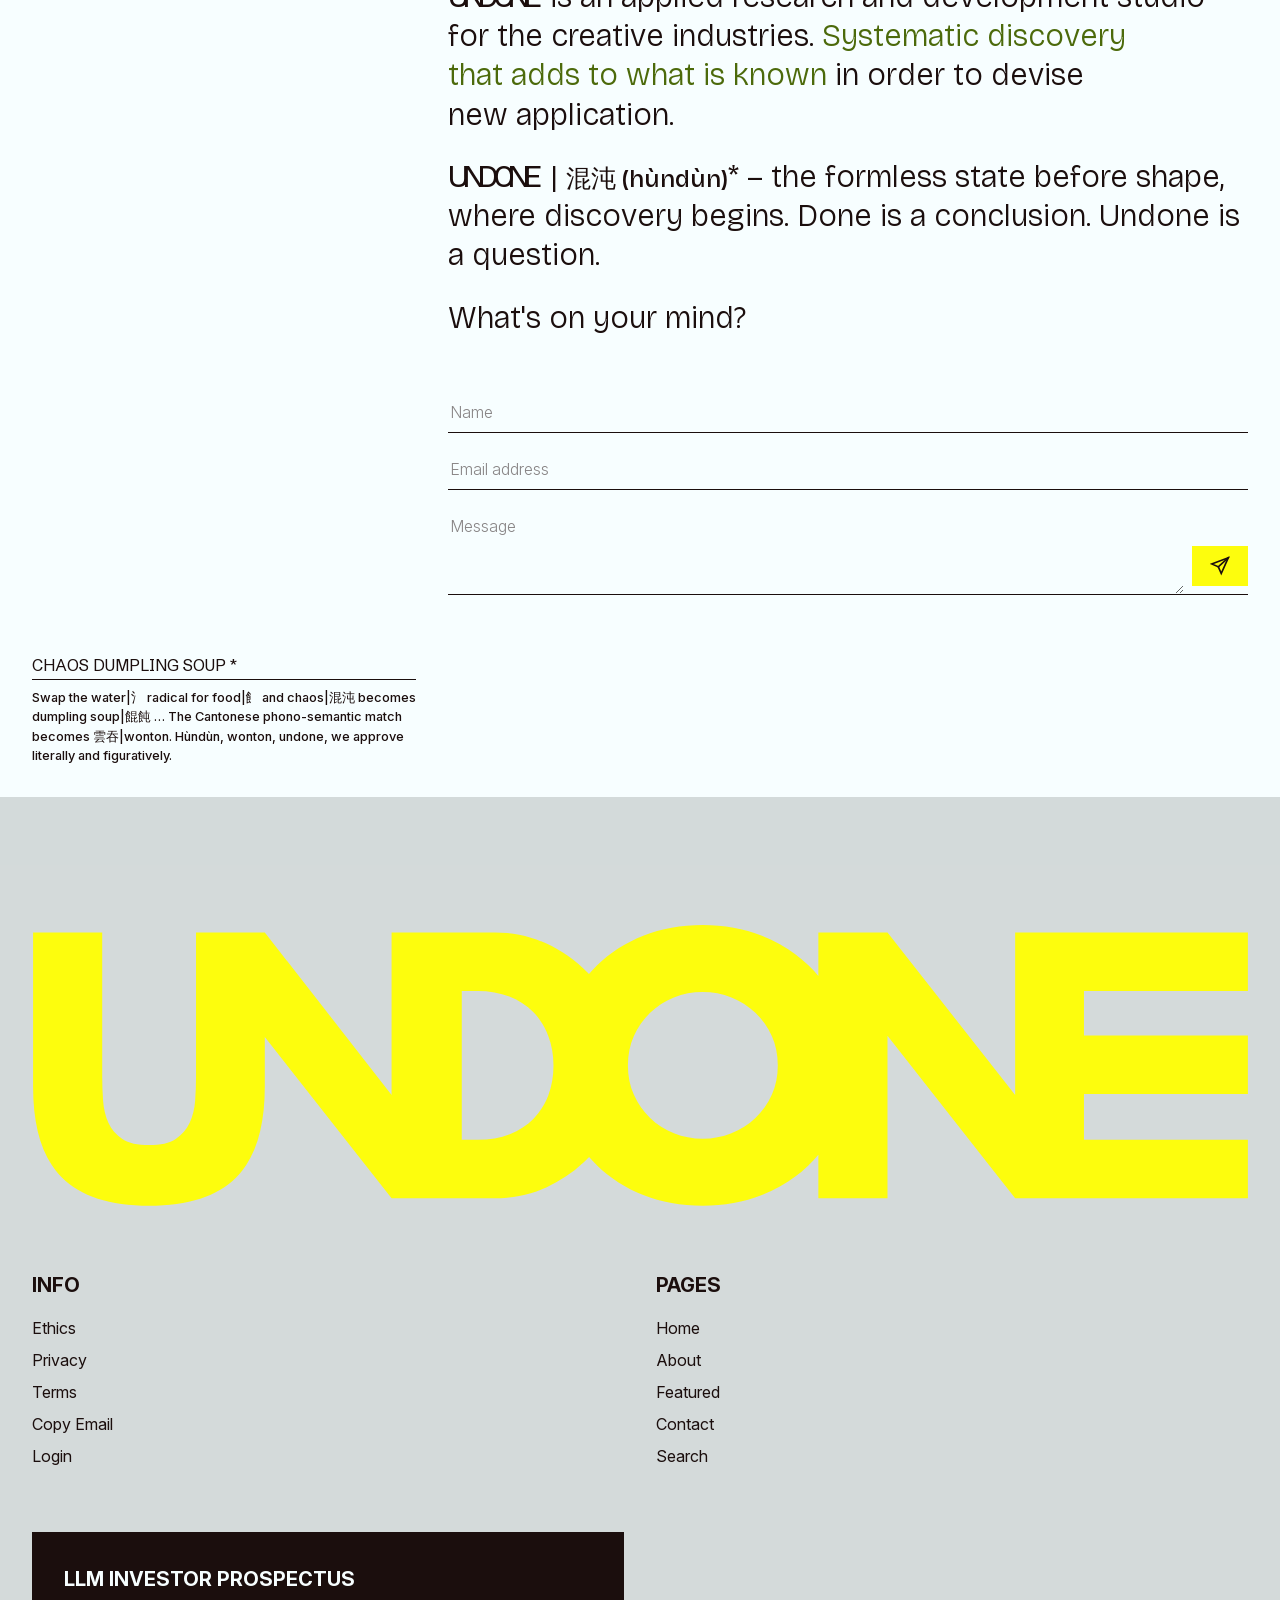
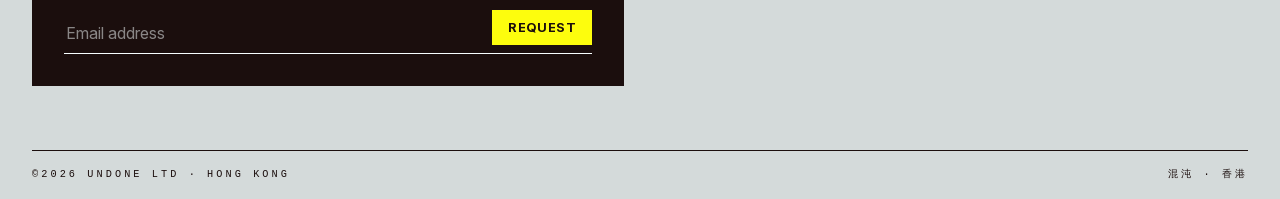
==== commit 2619af91: "copy" ====
--- a/index.html
+++ b/index.html
@@ -89,7 +89,7 @@
 					<a href="#">
 						<figure>
 							<img src="assets/img/anon.jpg" alt="Shell Parka 01" width="800" height="800" loading="lazy">
-							<p data-contents="badge">Quick View</p>
+							<p data-contents="badge">More</p>
 						</figure>
 						<div data-contents="product-meta">
 							<h3>Experimental / Hypothetical</h3>
@@ -101,7 +101,7 @@
 					<a href="#">
 						<figure>
 							<img src="assets/img/anon.jpg" alt="Field Coat 02" width="800" height="800" loading="lazy">
-							<p data-contents="badge">Quick View</p>
+							<p data-contents="badge">More</p>
 						</figure>
 						<div data-contents="product-meta">
 							<h3>Generative / Iterative</h3>
@@ -113,7 +113,7 @@
 					<a href="#">
 						<figure>
 							<img src="assets/img/anon.jpg" alt="Liner Vest 03" width="800" height="800" loading="lazy">
-							<p data-contents="badge">Quick View</p>
+							<p data-contents="badge">More</p>
 						</figure>
 						<div data-contents="product-meta">
 							<h3>Data Collection / Analysis</h3>
@@ -125,7 +125,7 @@
 					<a href="#">
 						<figure>
 							<img src="assets/img/anon.jpg" alt="Storm Jacket 04" width="800" height="800" loading="lazy">
-							<p data-contents="badge">Quick View</p>
+							<p data-contents="badge">More</p>
 						</figure>
 						<div data-contents="product-meta">
 							<h3>Design / Concept Testing</h3>
@@ -157,15 +157,14 @@
 						</div>
 						<div data-contents="field">
 							<textarea name="message" rows="3" placeholder="Message" aria-label="Message" required></textarea>
-							<button type="submit">Send</button>
+							<button type="submit" data-contents="icon-contact" aria-label="Send"></button>
 						</div>
 					</form>
 				</div>
-
 				<div data-contents="label">
-					<h1>Chaos dumpling soup*</h1>
-					<p>Swap the water|<i lang="zh-Hant-HK">氵</i> radical for food|<i lang="zh-Hant-HK">飠</i> and <i lang="zh-Hant-HK">chaos|混沌</i> becomes dumpling soup|<i lang="zh-Hant-HK">餛飩</i> &hellip; The Cantonese phono-semantic match becomes <i lang="zh-Hant-HK">雲吞</i>|wonton. <b>Undone</b> approves, literally and figuratively.</p>
-					</div> 	 
+					<h1>Chaos Dumpling Soup *</h1>
+				<p>Swap the water|<i lang="zh-Hant-HK">氵</i> radical for food|<i lang="zh-Hant-HK">飠</i> and <i lang="zh-Hant-HK">chaos|混沌</i> becomes dumpling soup|<i lang="zh-Hant-HK">餛飩</i> &hellip; The Cantonese phono-semantic match becomes <i lang="zh-Hant-HK">雲吞</i>|wonton. Hùndùn, wonton, undone, we approve literally and figuratively.</p>
+					</div>
 			</article>
 <!------------------------>
 			<canvas data-contents="crt" aria-hidden="true"></canvas>
@@ -197,7 +196,7 @@
 				<h4>LLM Investor Prospectus</h4>
 				<div data-contents="field">
 					<input type="email" name="email" placeholder="Email address" aria-label="Email address" autocomplete="email" required>
-					<button type="submit">Send</button>
+					<button type="submit" >Request</button>
 				</div>
 			</form>
 			<div data-contents="copyright">
--- a/assets/css/style.css
+++ b/assets/css/style.css
@@ -561,6 +561,8 @@
     font-family: var(--font-display);
     line-height: var(--lh-split);
     margin-bottom: var(--sp-2);
+    font-size: var(--fs-0);
+    font-weight: 100;
 }
 
 [data-contents="statement"] {
@@ -581,10 +583,10 @@
 }
 
 b {
-    letter-spacing: -0.1rem;
-    text-transform: lowercase;
-    font-variant: small-caps;
-    font-weight: 900;
+    letter-spacing: -0.205em;
+    margin-right: 0.205em;
+    text-transform: uppercase;
+    font-weight: 400;
 }
 
 i {
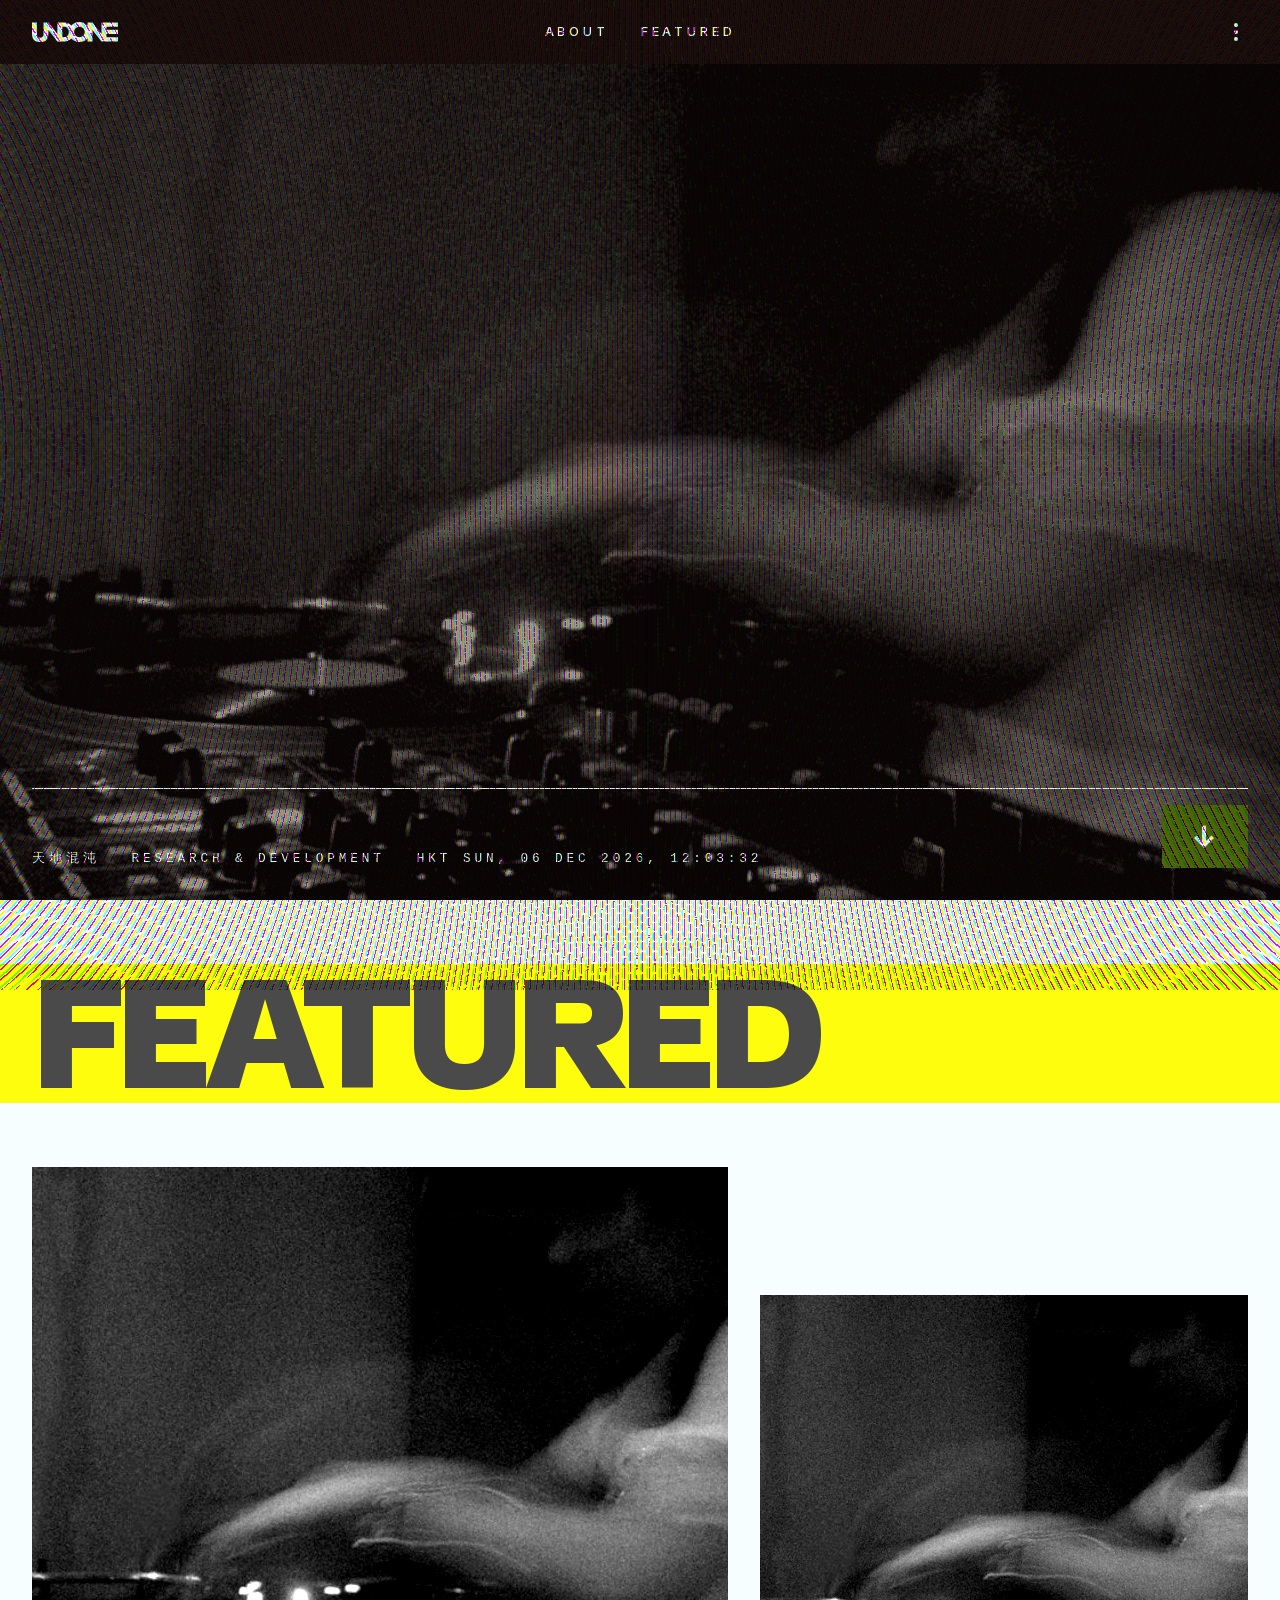
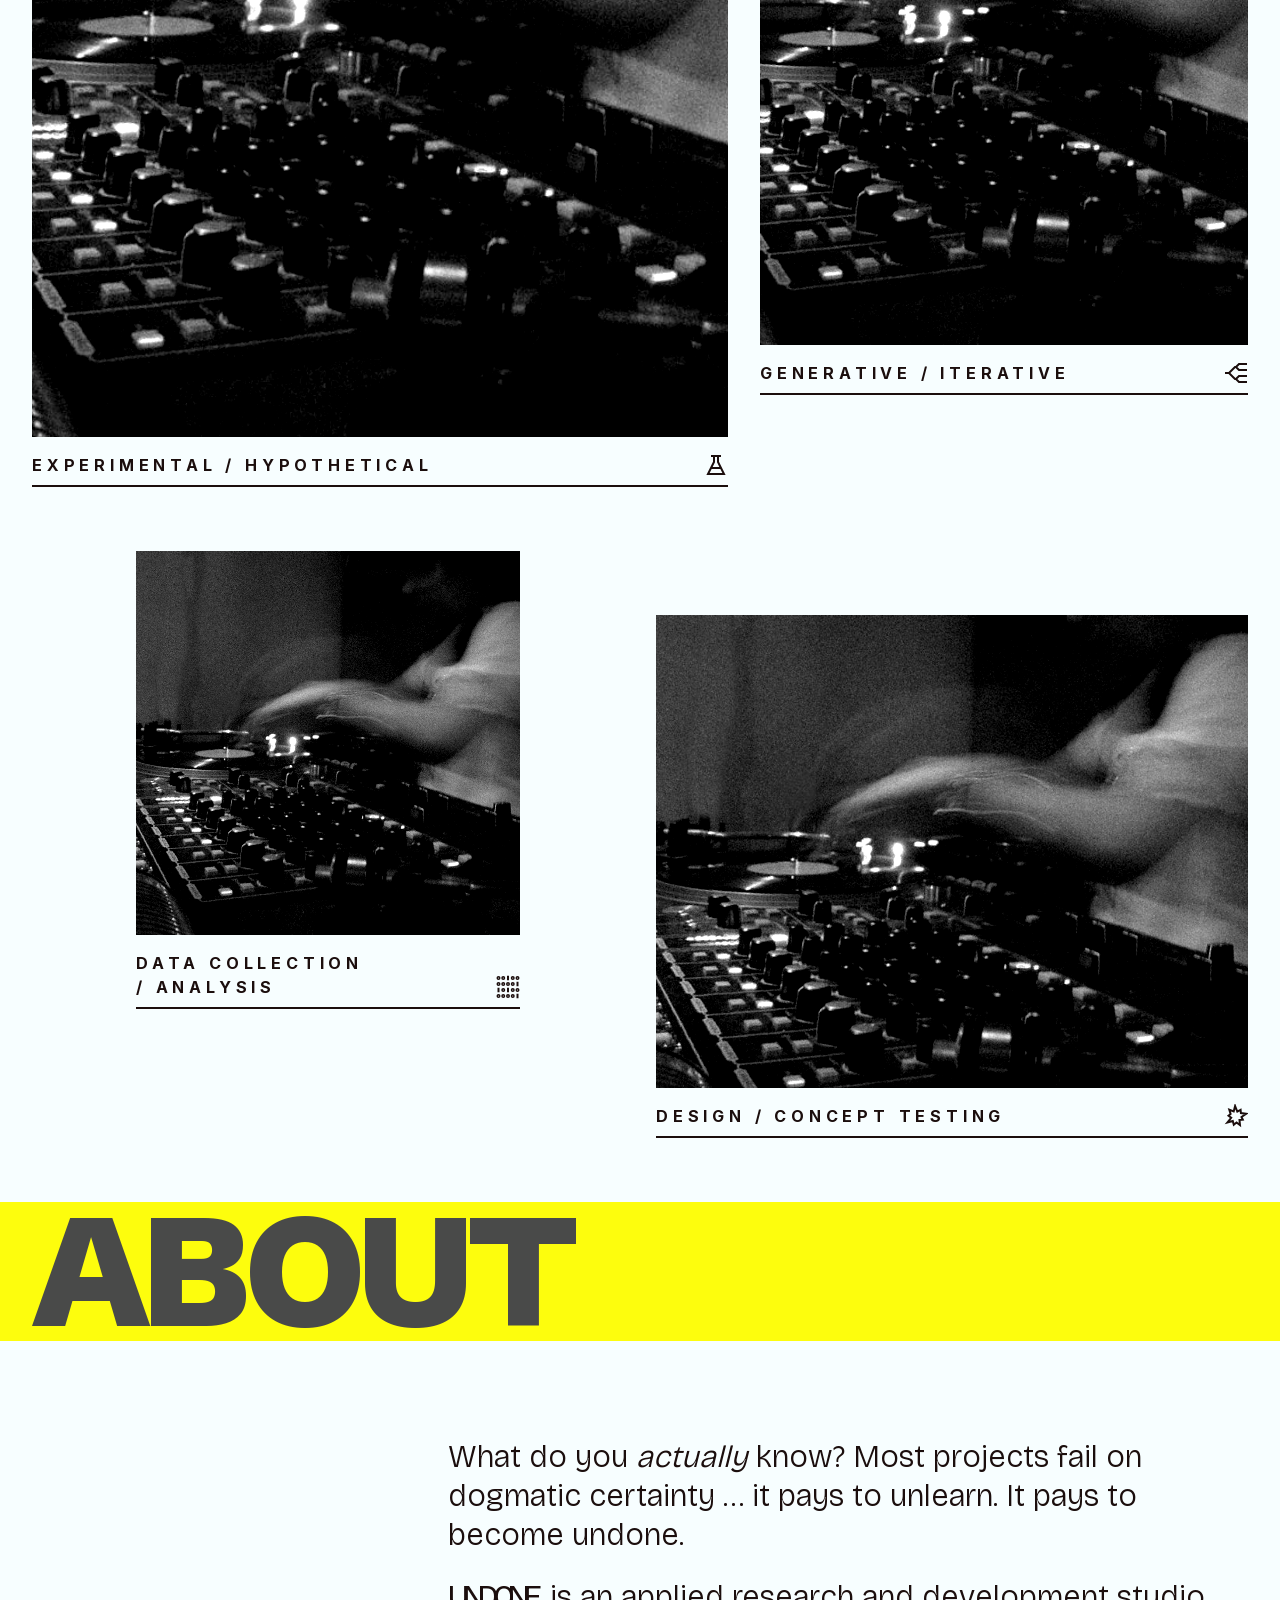
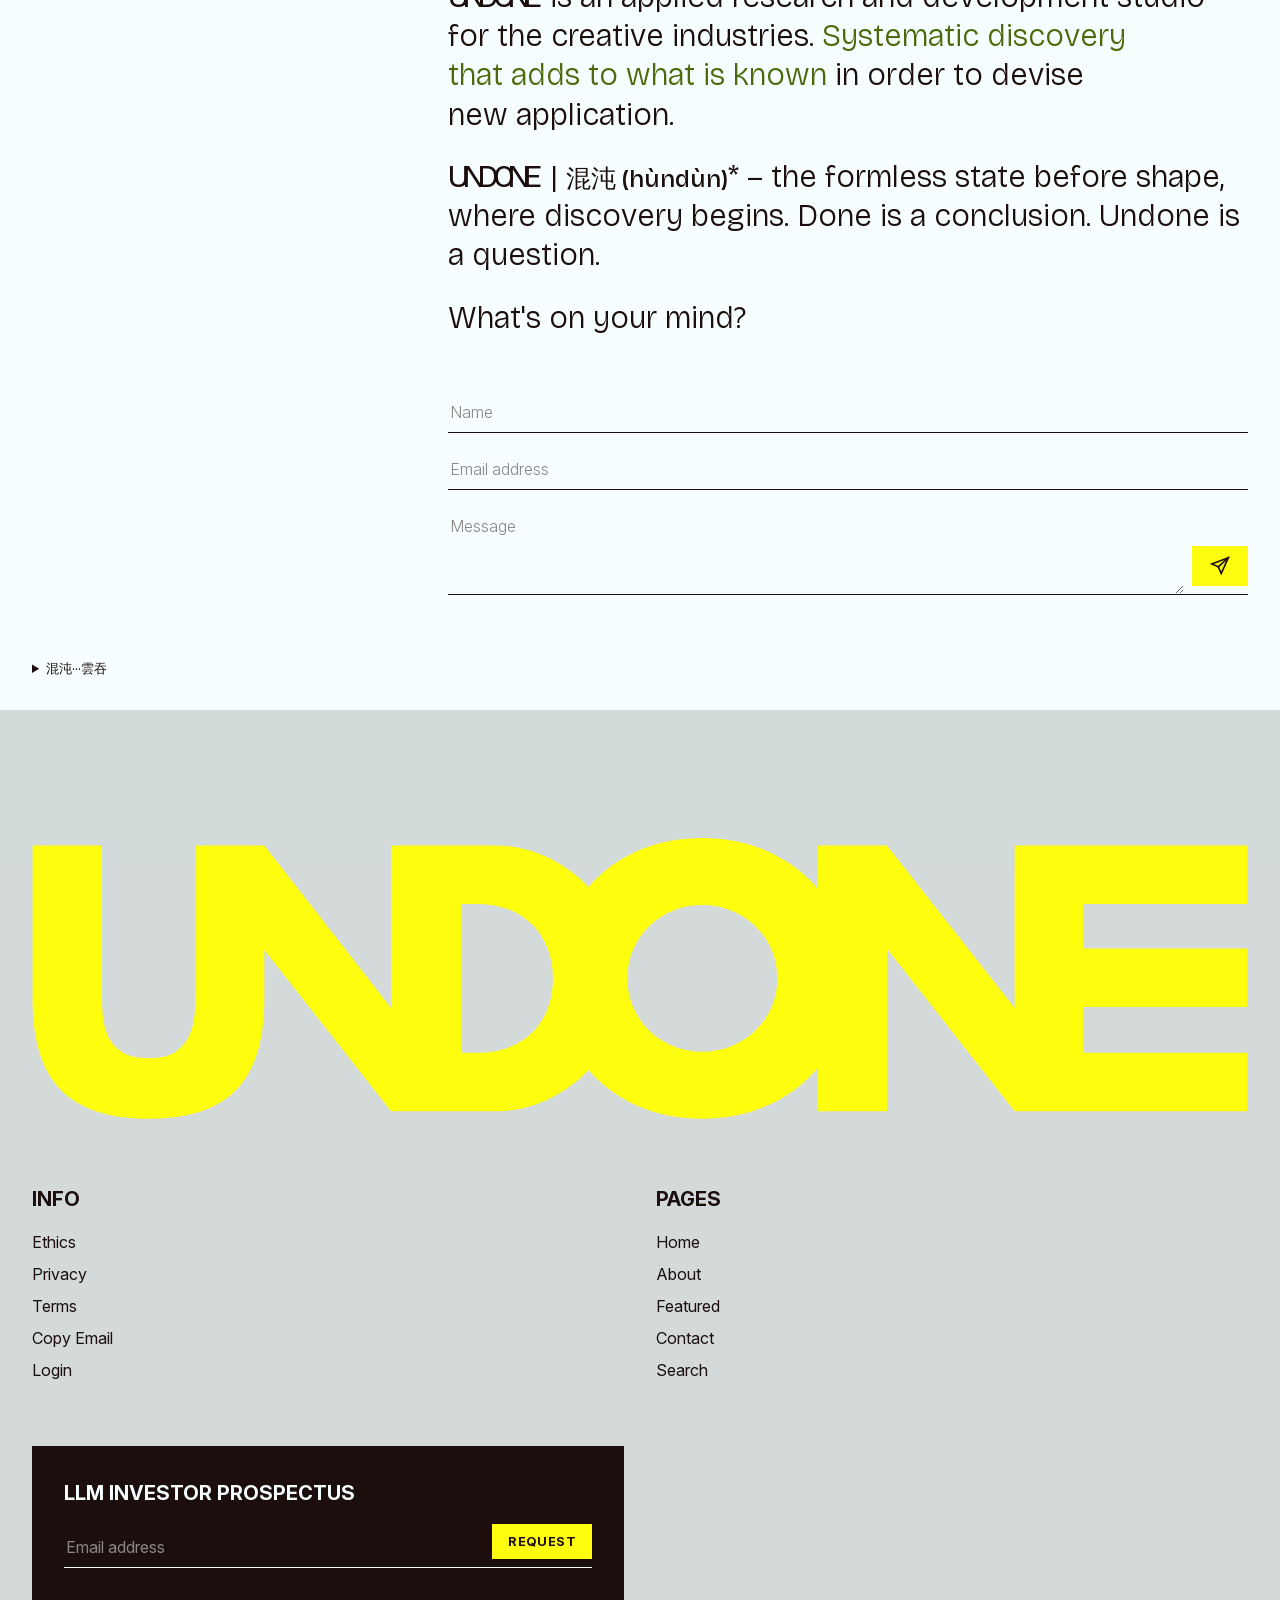
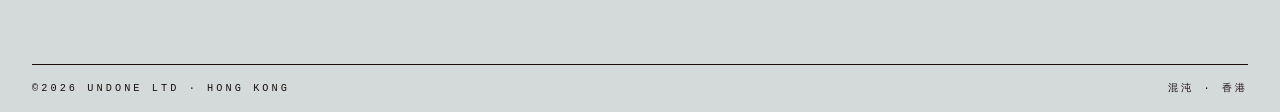
==== commit 5df11d28: "detail | summary" ====
--- a/index.html
+++ b/index.html
@@ -75,7 +75,7 @@
 							<p>Research & Development</p>
 							<p data-contents="hk-time" aria-live="off"></p>
 						</div>
-						<a data-contents="cta" href="#featured">混沌</a>
+						<a data-contents="cta" href="#about">&darr;</a>
 					</div>
 				</div>
 			</header>
@@ -162,11 +162,13 @@
 					</form>
 				</div>
 				<div data-contents="label">
-					<h1>Chaos Dumpling Soup *</h1>
-				<p>Swap the water|<i lang="zh-Hant-HK">氵</i> radical for food|<i lang="zh-Hant-HK">飠</i> and <i lang="zh-Hant-HK">chaos|混沌</i> becomes dumpling soup|<i lang="zh-Hant-HK">餛飩</i> &hellip; The Cantonese phono-semantic match becomes <i lang="zh-Hant-HK">雲吞</i>|wonton. Hùndùn, wonton, undone, we approve literally and figuratively.</p>
+					<details>
+						<summary><i lang="zh-Hant-HK">混沌···雲吞</i></summary>
+						<p>Chaos dumplings? Swap the water|<i lang="zh-Hant-HK">氵</i> radical for food|<i lang="zh-Hant-HK">飠</i> and <i lang="zh-Hant-HK">chaos|混沌</i> becomes dumpling soup|<i lang="zh-Hant-HK">餛飩</i> &hellip; The Cantonese phono-semantic match becomes <i lang="zh-Hant-HK">雲吞</i>|wonton. Hùndùn, wonton, undone, we approve literally and figuratively.</p>
+					</details>
 					</div>
-			</article>
-<!------------------------>
+				</article>
+				<!------------------------>
 			<canvas data-contents="crt" aria-hidden="true"></canvas>
 		</main>
 
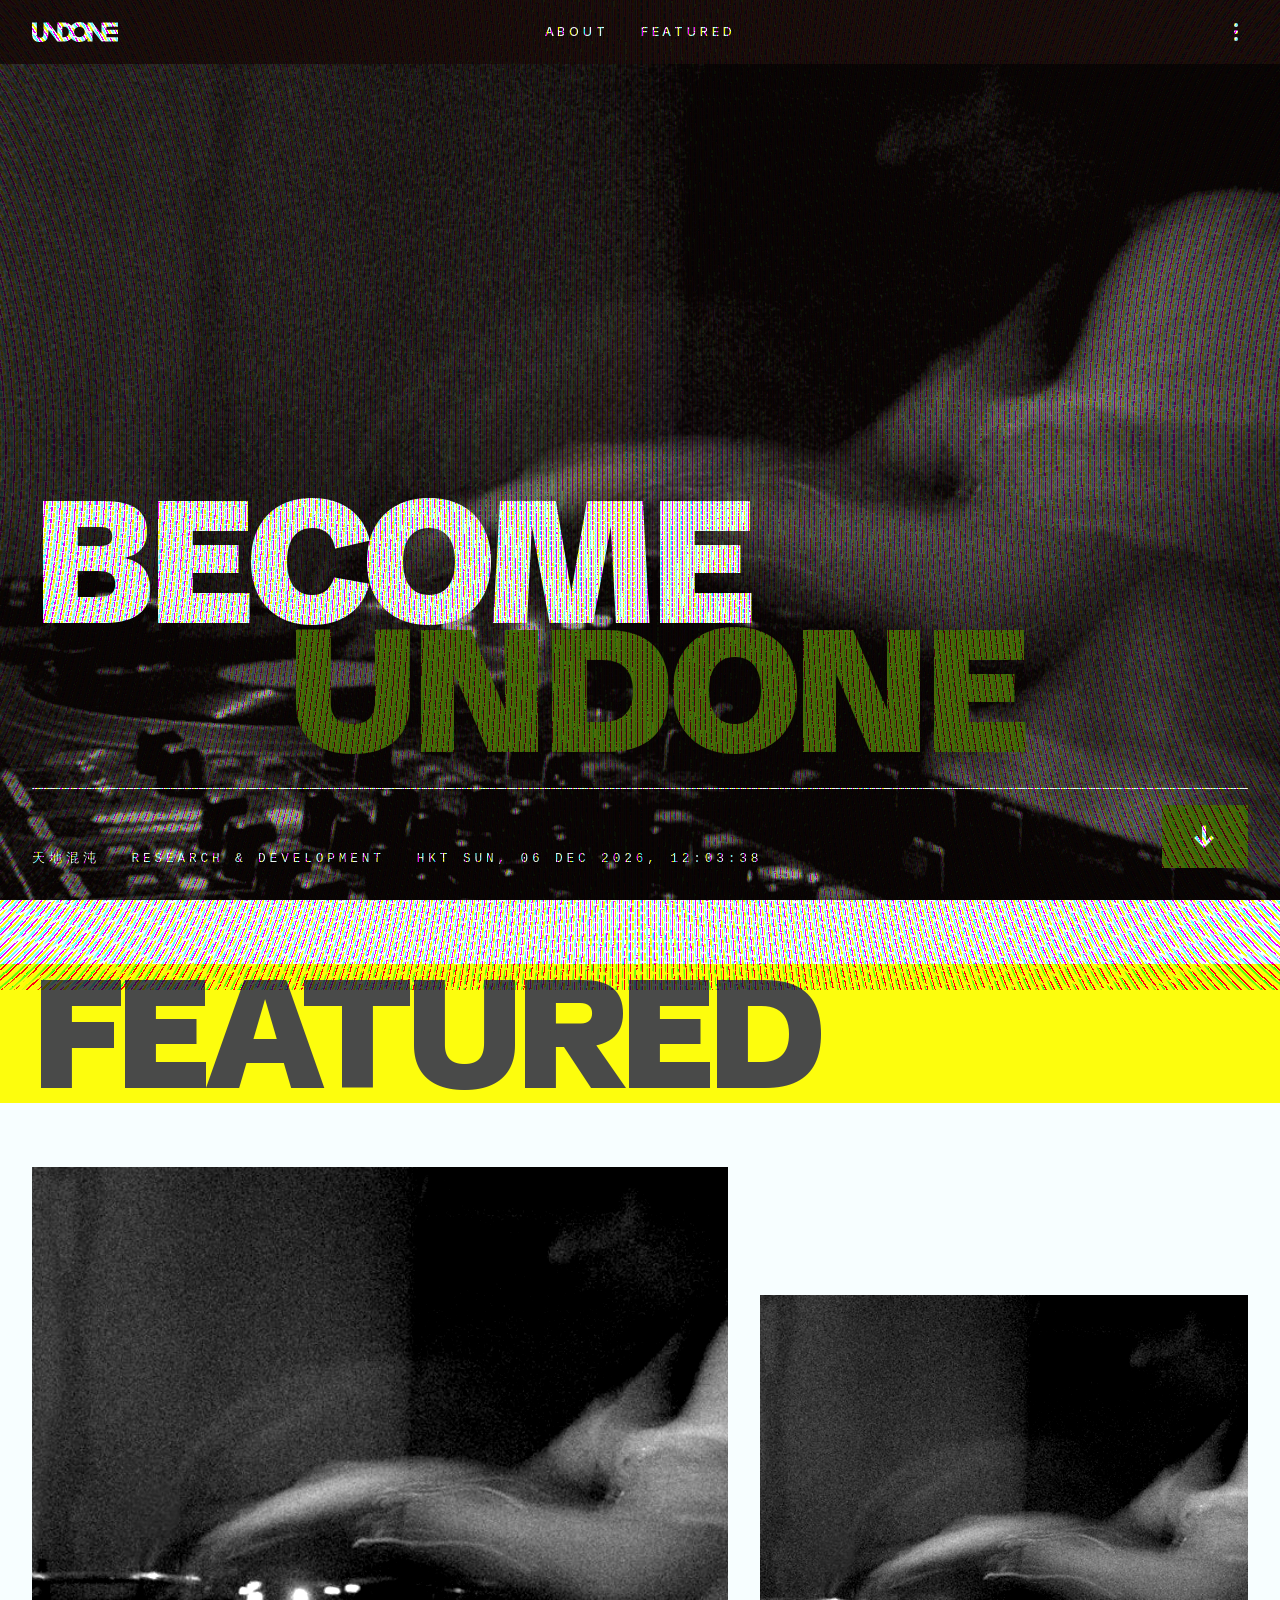
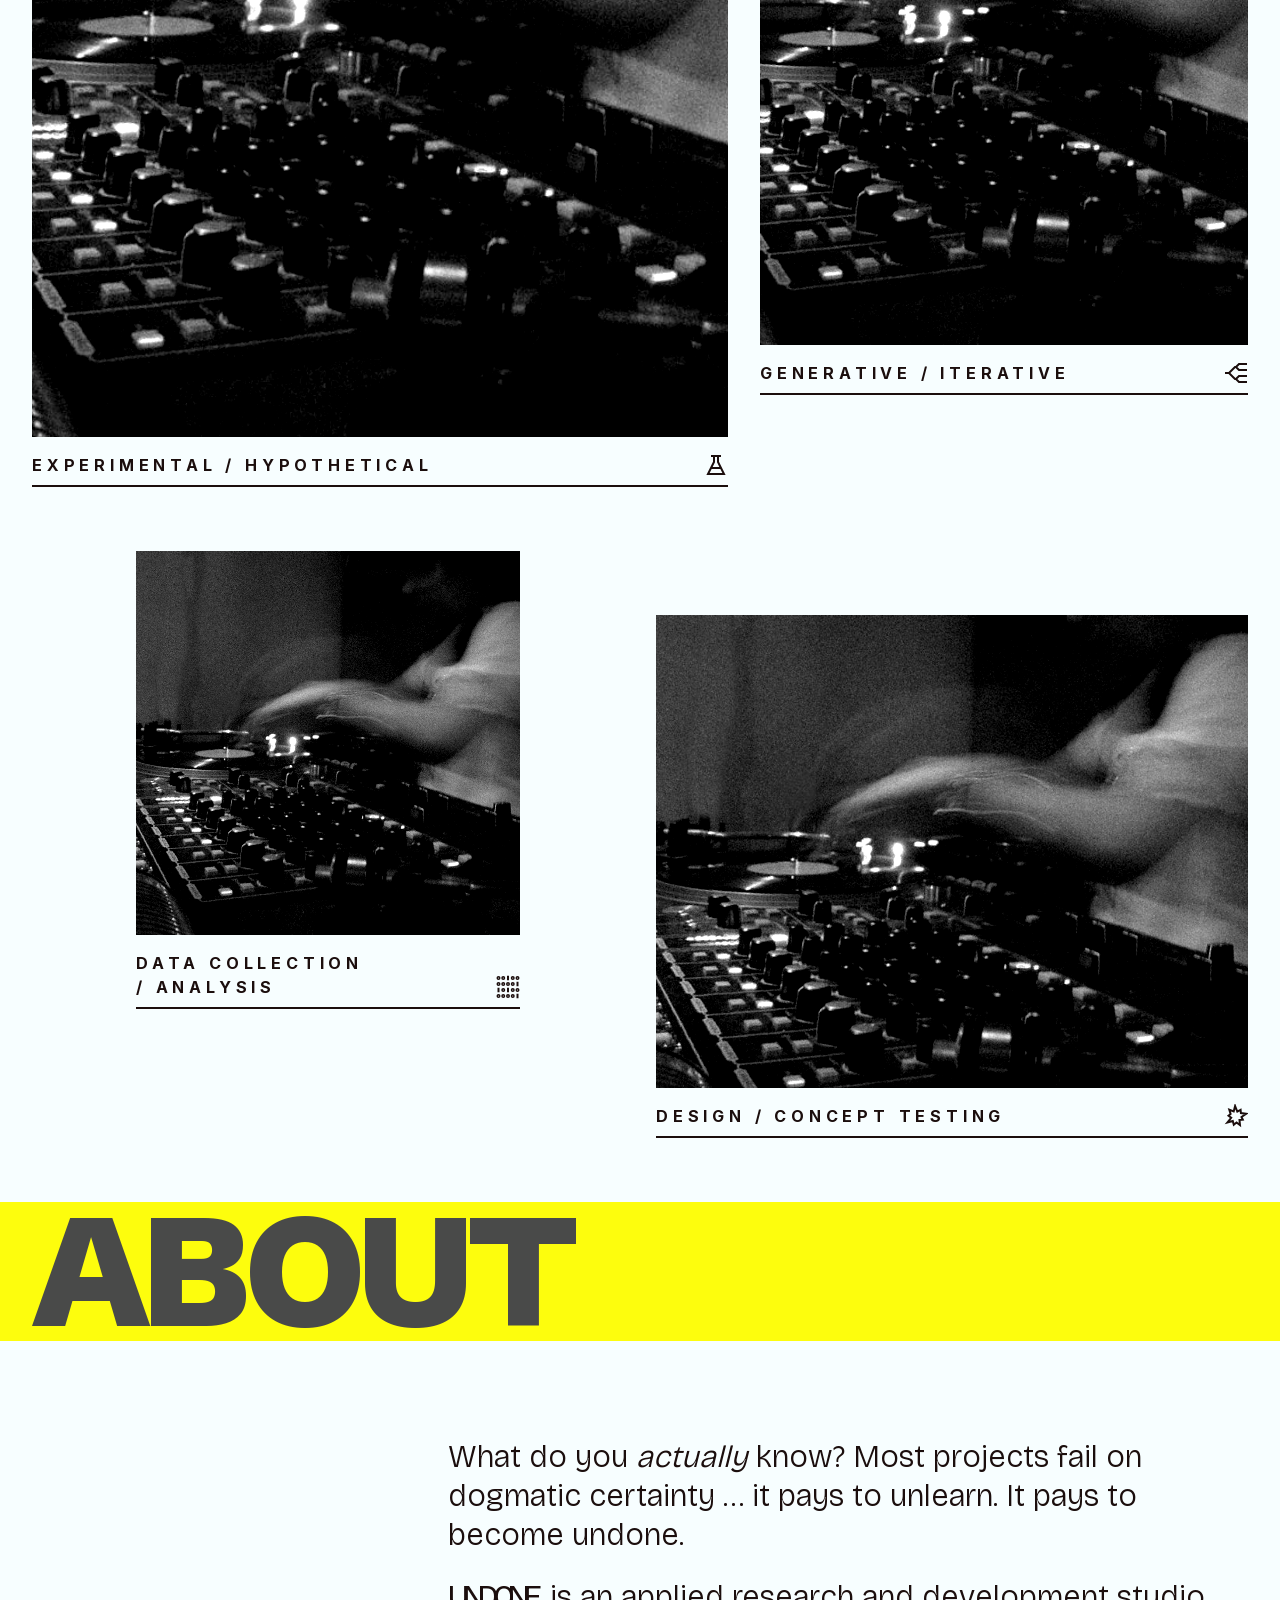
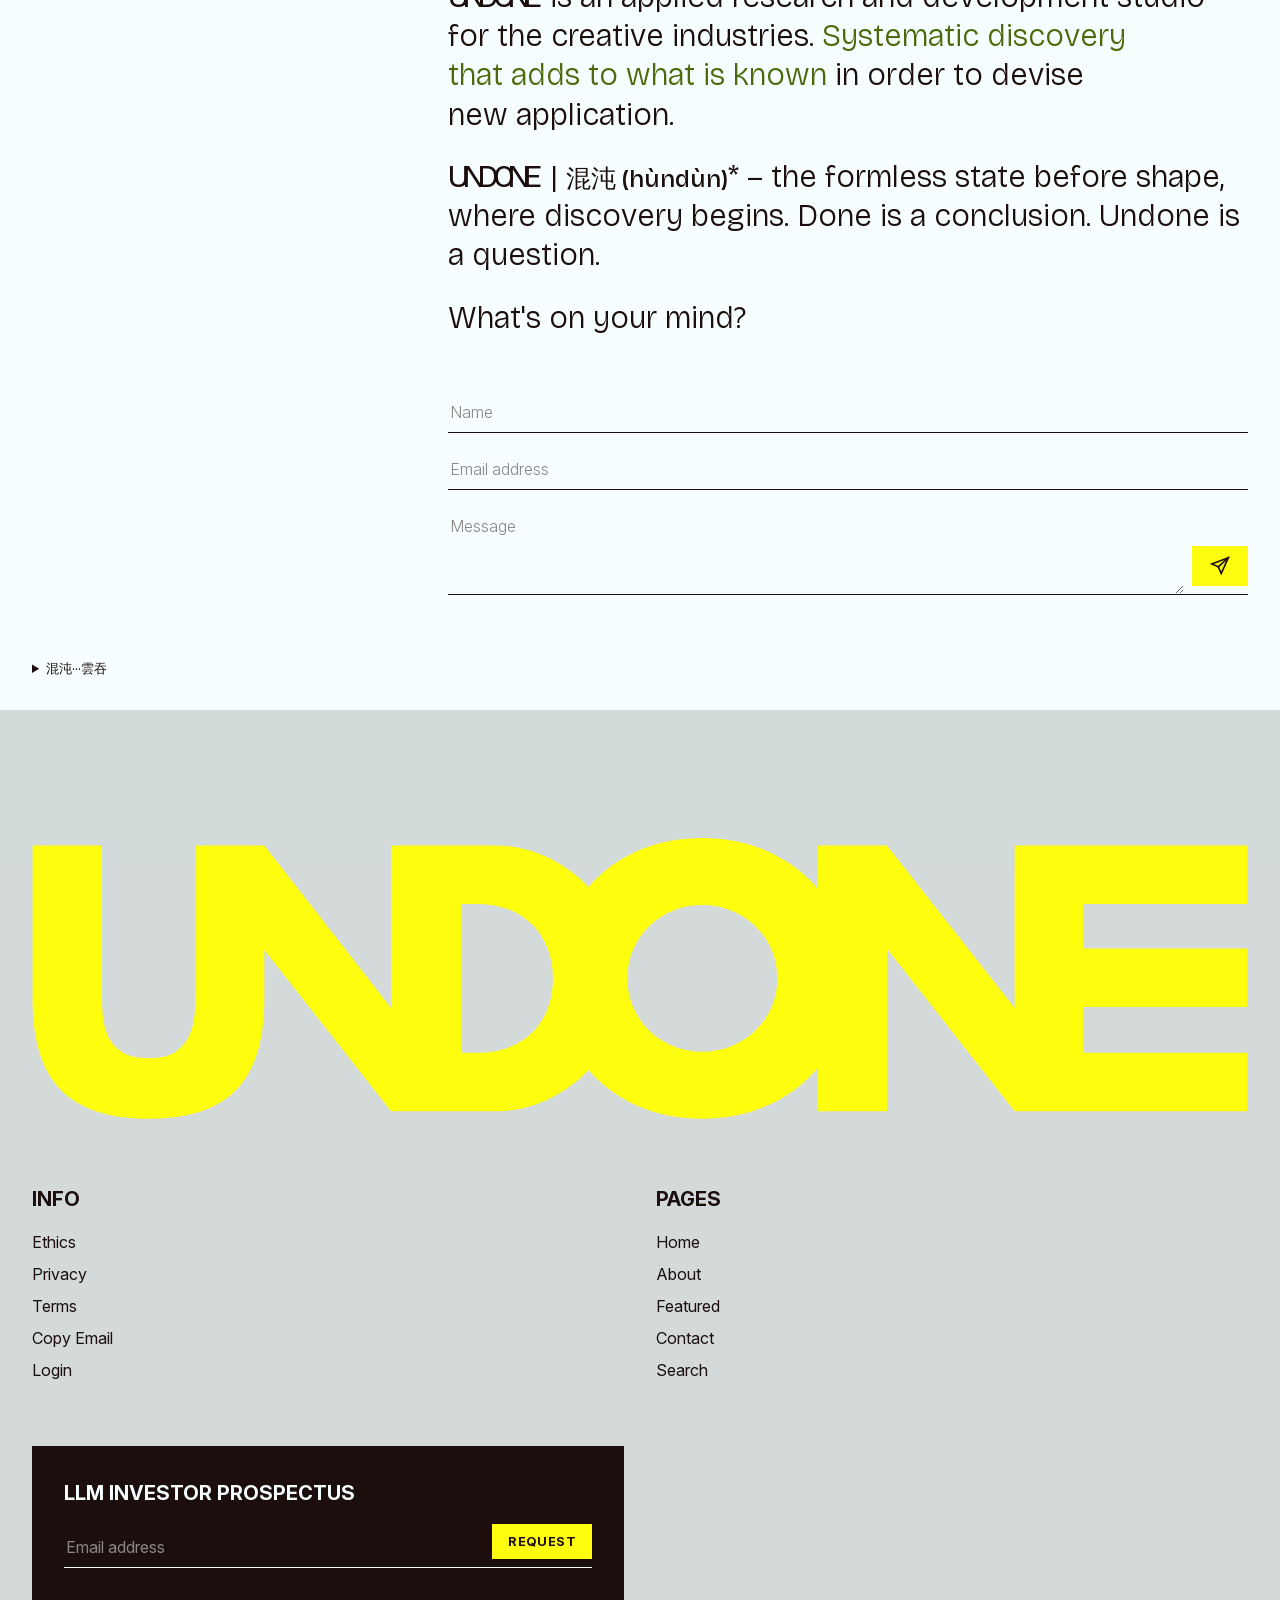
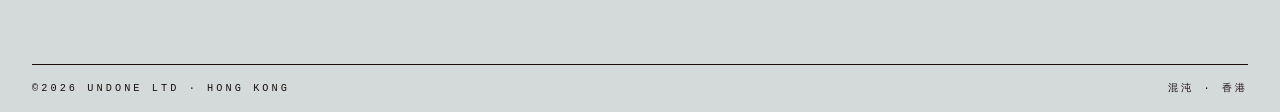
==== commit ddaa9e10: "copy end" ====
--- a/index.html
+++ b/index.html
@@ -88,8 +88,8 @@
 				<article data-contents="product">
 					<a href="#">
 						<figure>
-							<img src="assets/img/anon.jpg" alt="Shell Parka 01" width="800" height="800" loading="lazy">
-							<p data-contents="badge">More</p>
+							<img src="assets/img/anon.jpg" alt="" width="800" height="800" loading="lazy">
+							<p data-contents="badge">More details</p>
 						</figure>
 						<div data-contents="product-meta">
 							<h3>Experimental / Hypothetical</h3>
@@ -100,8 +100,8 @@
 				<article data-contents="product">
 					<a href="#">
 						<figure>
-							<img src="assets/img/anon.jpg" alt="Field Coat 02" width="800" height="800" loading="lazy">
-							<p data-contents="badge">More</p>
+							<img src="assets/img/anon.jpg" alt="" width="800" height="800" loading="lazy">
+							<p data-contents="badge" >More details</p>
 						</figure>
 						<div data-contents="product-meta">
 							<h3>Generative / Iterative</h3>
@@ -112,8 +112,8 @@
 				<article data-contents="product">
 					<a href="#">
 						<figure>
-							<img src="assets/img/anon.jpg" alt="Liner Vest 03" width="800" height="800" loading="lazy">
-							<p data-contents="badge">More</p>
+							<img src="assets/img/anon.jpg" alt="" width="800" height="800" loading="lazy">
+							<p data-contents="badge">More details</p>
 						</figure>
 						<div data-contents="product-meta">
 							<h3>Data Collection / Analysis</h3>
@@ -124,8 +124,8 @@
 				<article data-contents="product">
 					<a href="#">
 						<figure>
-							<img src="assets/img/anon.jpg" alt="Storm Jacket 04" width="800" height="800" loading="lazy">
-							<p data-contents="badge">More</p>
+							<img src="assets/img/anon.jpg" alt="" width="800" height="800" loading="lazy">
+							<p data-contents="badge">More details</p>
 						</figure>
 						<div data-contents="product-meta">
 							<h3>Design / Concept Testing</h3>
